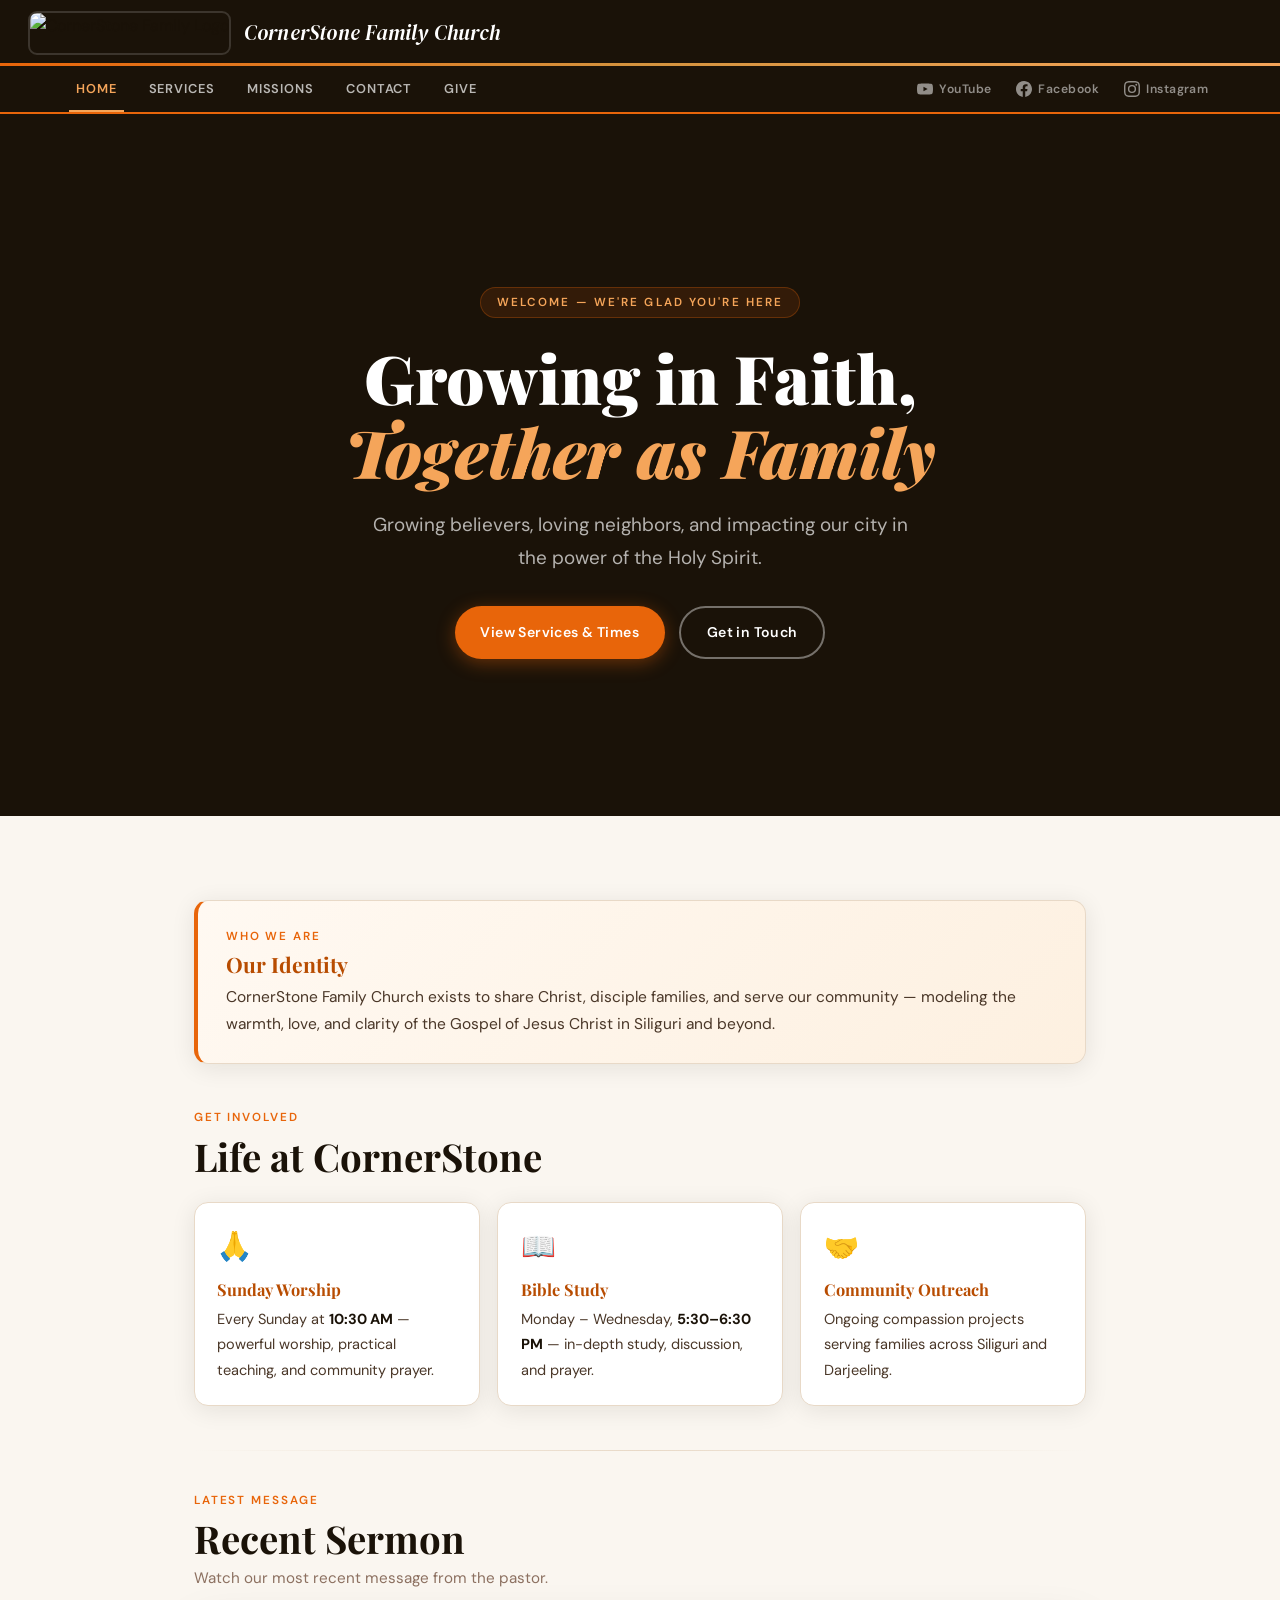
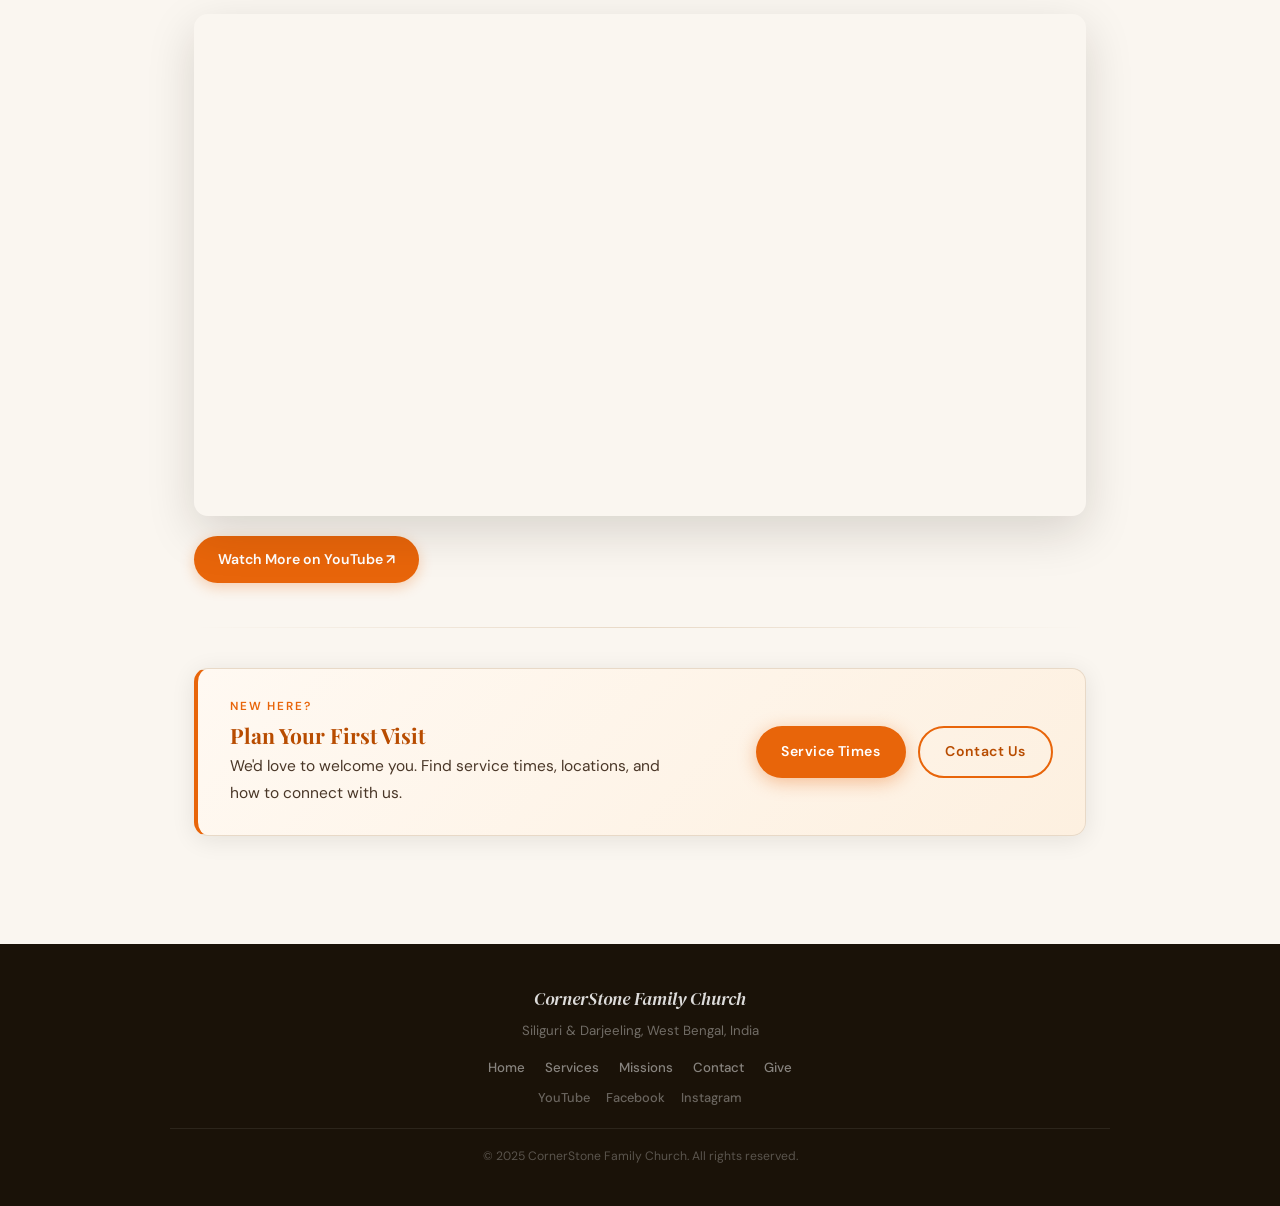
==== index.html @ 828fdebf "Fix logo filename typo in index.html" ====
<!DOCTYPE html>
<html lang="en">
<head>
  <meta charset="UTF-8">
  <meta name="viewport" content="width=device-width, initial-scale=1.0">
  <title>CornerStone Family Church — Siliguri</title>
  <link rel="stylesheet" href="styles.css">
</head>
<body>

  <header class="site-header">
    <div class="brand-wrap">
      <img src="Corner_stone_church_logo.jpg" alt="CornerStone Family Logo" class="brand-logo">
      <span class="brand-name">CornerStone Family Church</span>
    </div>
  </header>

  <section class="hero">
    <div class="hero-bg"></div>
    <div class="hero-pattern"></div>
    <span class="hero-eyebrow">Welcome — We're glad you're here</span>
    <h2>Growing in Faith,<br><em>Together as Family</em></h2>
    <p>Growing believers, loving neighbors, and impacting our city in the power of the Holy Spirit.</p>
    <div class="hero-cta">
      <a href="services.html" class="btn-primary">View Services &amp; Times</a>
      <a href="contact.html" class="secondary btn-outline">Get in Touch</a>
    </div>
  </section>

  <main>

    <section class="intro-banner fade-up" id="about">
      <span class="section-label">Who We Are</span>
      <h3>Our Identity</h3>
      <p>CornerStone Family Church exists to share Christ, disciple families, and serve our community — modeling the warmth, love, and clarity of the Gospel of Jesus Christ in Siliguri and beyond.</p>
    </section>

    <section class="fade-up">
      <div class="section-heading">
        <span class="section-label">Get Involved</span>
        <h2>Life at CornerStone</h2>
      </div>
      <div class="section-cards" data-stagger>
        <article class="section-card fade-up">
          <span class="card-icon">🙏</span>
          <h3>Sunday Worship</h3>
          <p>Every Sunday at <strong>10:30 AM</strong> — powerful worship, practical teaching, and community prayer.</p>
        </article>
        <article class="section-card fade-up">
          <span class="card-icon">📖</span>
          <h3>Bible Study</h3>
          <p>Monday – Wednesday, <strong>5:30–6:30 PM</strong> — in-depth study, discussion, and prayer.</p>
        </article>
        <article class="section-card fade-up">
          <span class="card-icon">🤝</span>
          <h3>Community Outreach</h3>
          <p>Ongoing compassion projects serving families across Siliguri and Darjeeling.</p>
        </article>
      </div>
    </section>

    <div class="divider"></div>

    <section id="latest-sermon" class="fade-up">
      <div class="section-heading">
        <span class="section-label">Latest Message</span>
        <h2>Recent Sermon</h2>
        <p>Watch our most recent message from the pastor.</p>
      </div>
      <div class="video-container">
        <iframe src="https://www.youtube.com/embed/DhhahPqdODM" title="Latest Sermon"
          allow="accelerometer; autoplay; clipboard-write; encrypted-media; gyroscope; picture-in-picture; web-share"
          allowfullscreen></iframe>
      </div>
      <div class="section-action">
        <a href="https://www.youtube.com/@CORNERSTONEFAMILYSILIGURI" target="_blank" rel="noopener">Watch More on YouTube ↗</a>
      </div>
    </section>

    <div class="divider"></div>

    <section class="cta-banner fade-up">
      <div class="cta-banner-text">
        <span class="section-label">New Here?</span>
        <h3>Plan Your First Visit</h3>
        <p>We'd love to welcome you. Find service times, locations, and how to connect with us.</p>
      </div>
      <div class="cta-banner-actions">
        <a href="services.html" class="btn btn-primary">Service Times</a>
        <a href="contact.html" class="btn btn-ghost">Contact Us</a>
      </div>
    </section>

  </main>

  <footer>
    <div class="footer-inner">
      <div class="footer-brand">CornerStone Family Church</div>
      <p style="font-size:.83rem; margin:.35rem 0 0; color:rgba(255,255,255,.38);">Siliguri &amp; Darjeeling, West Bengal, India</p>
      <div class="footer-links">
        <a href="index.html">Home</a>
        <a href="services.html">Services</a>
        <a href="mission.html">Missions</a>
        <a href="contact.html">Contact</a>
        <a href="give.html">Give</a>
      </div>
      <div class="footer-social">
        <a href="https://www.youtube.com/@CORNERSTONEFAMILYSILIGURI" target="_blank" rel="noopener">YouTube</a>
        <a href="https://www.facebook.com/profile.php?id=61554645342227" target="_blank" rel="noopener">Facebook</a>
        <a href="https://www.instagram.com/cornerstone_family_siliguri/" target="_blank" rel="noopener">Instagram</a>
      </div>
      <div class="footer-bottom">&copy; 2025 CornerStone Family Church. All rights reserved.</div>
    </div>
  </footer>

  <script src="nav.js"></script>
</body>
</html>
---- styles.css ----
@import url('https://fonts.googleapis.com/css2?family=Playfair+Display:ital,wght@0,700;0,900;1,700&family=DM+Sans:wght@300;400;500;600&family=DM+Serif+Display:ital@0;1&display=swap');

*, *::before, *::after { box-sizing: border-box; margin: 0; padding: 0; }

:root {
  --brand:        #e8650a;
  --brand-dark:   #b84c00;
  --brand-light:  #fdf0e3;
  --brand-mid:    #f5a55a;
  --gold:         #d4933e;
  --ink:          #1a1208;
  --ink-soft:     #4a3728;
  --ink-faint:    #8c7060;
  --paper:        #faf6f0;
  --paper-warm:   #f5ede0;
  --white:        #ffffff;
  --card-border:  #e8d9c7;
  --radius:       14px;
  --radius-sm:    8px;
  --shadow:       0 4px 24px rgba(26,18,8,.09);
  --shadow-lg:    0 16px 48px rgba(26,18,8,.15);
  --transition:   0.25s cubic-bezier(0.4,0,0.2,1);
  /* nav height — used to offset anchors if needed */
  --nav-h:        46px;
}

html { scroll-behavior: smooth; font-size: 16px; -webkit-text-size-adjust: 100%; }

body {
  font-family: 'DM Sans', sans-serif;
  background: var(--paper);
  color: var(--ink);
  line-height: 1.65;
  overflow-x: hidden;
  -webkit-font-smoothing: antialiased;
}

::-webkit-scrollbar { width: 5px; }
::-webkit-scrollbar-track { background: var(--paper-warm); }
::-webkit-scrollbar-thumb { background: var(--brand-mid); border-radius: 99px; }

/* ── TYPOGRAPHY ── */
h1,h2,h3,h4 { font-family: 'Playfair Display', Georgia, serif; line-height: 1.18; color: var(--ink); }
h2 { font-size: clamp(1.45rem, 3.5vw, 2.4rem); font-weight: 700; }
h3 { font-size: clamp(1rem, 2vw, 1.32rem); font-weight: 700; }
p  { font-size: 0.97rem; color: var(--ink-soft); line-height: 1.75; }
a  { color: var(--brand); text-decoration: none; transition: color var(--transition); }
a:hover { color: var(--brand-dark); }
strong { color: var(--ink); }

/* ── HEADER ── */
.site-header {
  background: var(--ink);
  padding: 0 1.75rem;
  display: flex;
  align-items: center;
  justify-content: space-between;
  min-height: 66px;
  position: relative;
}
.site-header::after {
  content: '';
  position: absolute;
  bottom: 0; left: 0; right: 0; height: 3px;
  background: linear-gradient(90deg, var(--brand), var(--gold), var(--brand-mid));
}
.brand-wrap { display: flex; align-items: center; gap: 0.8rem; min-width: 0; }
.brand-logo {
  height: 44px; width: auto; flex-shrink: 0;
  border-radius: 9px;
  border: 2px solid rgba(255,255,255,.15);
  object-fit: contain;
}
.brand-name {
  font-family: 'DM Serif Display', Georgia, serif;
  font-size: clamp(0.88rem, 2vw, 1.3rem);
  color: var(--white);
  font-style: italic;
  letter-spacing: 0.01em;
  white-space: nowrap;
  overflow: hidden;
  text-overflow: ellipsis;
}

/* ── NAV ── */
.site-nav {
  position: sticky; top: 0; z-index: 1000;
  background: var(--ink);
  border-bottom: 2px solid var(--brand);
}
/* inner wrapper: links left/center, socials right */
.nav-inner {
  display: flex;
  align-items: stretch;
  justify-content: space-between;
  max-width: 1200px;
  margin: 0 auto;
  padding: 0 1.25rem;
  position: relative;
}
.nav-links {
  list-style: none;
  display: flex;
  flex-wrap: nowrap;
  align-items: stretch;
  gap: 0;
  margin: 0; padding: 0;
}
.nav-links li a {
  display: flex; align-items: center;
  padding: 0 1rem;
  height: var(--nav-h);
  color: rgba(255,255,255,.7);
  font-weight: 600;
  font-size: 0.8rem;
  letter-spacing: 0.07em;
  text-transform: uppercase;
  transition: color var(--transition);
  position: relative;
  white-space: nowrap;
}
.nav-links li a::after {
  content: '';
  position: absolute;
  bottom: 0; left: 50%; right: 50%; height: 2px;
  background: var(--brand);
  transition: left var(--transition), right var(--transition);
}
.nav-links li a:hover { color: var(--white); }
.nav-links li a:hover::after,
.nav-links li a.active::after { left: 12%; right: 12%; }
.nav-links li a.active { color: var(--brand-mid); }
.nav-links li a.active::after { background: var(--brand-mid); }

/* Social icons in nav */
.nav-socials {
  display: flex; align-items: center; gap: 0.1rem;
  flex-shrink: 0;
}
.nav-social-link {
  display: flex; align-items: center; gap: 0.38rem;
  padding: 0 0.72rem;
  height: var(--nav-h);
  color: rgba(255,255,255,.52);
  font-size: 0.76rem; font-weight: 600;
  letter-spacing: 0.04em;
  transition: color var(--transition), background var(--transition);
  white-space: nowrap;
}
.nav-social-link svg { flex-shrink: 0; }
.nav-social-link:hover { color: var(--brand-mid); background: rgba(255,255,255,.05); }
.nav-social-label { /* shown on wider screens */ }

/* Hamburger */
.nav-toggle {
  display: none;
  background: none; border: none; cursor: pointer;
  padding: 0.75rem 0.5rem;
  align-items: center; justify-content: center;
  flex-direction: column; gap: 5px;
  flex-shrink: 0;
}
.nav-toggle span {
  display: block; width: 22px; height: 2px;
  background: var(--white);
  transition: transform .3s, opacity .3s;
}

/* ── HERO ── */
.hero {
  position: relative;
  min-height: 78vh;
  display: flex; flex-direction: column;
  align-items: center; justify-content: center;
  text-align: center;
  padding: 5rem 1.5rem 4rem;
  overflow: hidden;
  background: var(--ink);
}
.hero-bg {
  position: absolute; inset: 0;
  background:
    radial-gradient(ellipse at 28% 62%, rgba(232,101,10,.32) 0%, transparent 60%),
    radial-gradient(ellipse at 78% 22%, rgba(212,147,62,.22) 0%, transparent 55%),
    linear-gradient(160deg, #2a1a0a 0%, #1a1208 55%, #0e0804 100%);
}
.hero-pattern {
  position: absolute; inset: 0; opacity: .06;
  background-image: radial-gradient(circle, rgba(255,255,255,.7) 1px, transparent 1px);
  background-size: 34px 34px;
}
.hero > * { position: relative; z-index: 1; }

.hero-eyebrow {
  display: inline-block;
  font-size: 0.73rem; font-weight: 600;
  letter-spacing: 0.18em; text-transform: uppercase;
  color: var(--brand-mid);
  background: rgba(232,101,10,.12);
  border: 1px solid rgba(232,101,10,.28);
  padding: 0.3rem 1rem; border-radius: 99px;
  margin-bottom: 1.4rem;
  animation: fadeUp 0.7s ease both;
}
.hero h2 {
  font-size: clamp(1.9rem, 6vw, 4.2rem);
  font-weight: 900; color: var(--white);
  max-width: 780px; margin: 0 auto; line-height: 1.1;
  animation: fadeUp 0.8s 0.1s ease both;
}
.hero h2 em { font-style: italic; color: var(--brand-mid); }
.hero p {
  font-size: clamp(0.95rem, 2vw, 1.18rem);
  color: rgba(255,255,255,.68);
  max-width: 560px; margin: 1.2rem auto 0;
  animation: fadeUp 0.8s 0.2s ease both;
}
.hero-cta {
  display: flex; gap: 0.9rem; flex-wrap: wrap;
  justify-content: center; margin-top: 2rem;
  animation: fadeUp 0.8s 0.3s ease both;
}
.hero-sub { min-height: 44vh; }

/* ── BUTTONS ── */
.btn {
  display: inline-flex; align-items: center; justify-content: center;
  font-family: 'DM Sans', sans-serif;
  font-weight: 600; font-size: 0.88rem;
  letter-spacing: 0.03em;
  padding: 0.8rem 1.6rem;
  border-radius: 99px; cursor: pointer;
  transition: transform var(--transition), box-shadow var(--transition), background var(--transition), color var(--transition);
  text-decoration: none; border: none;
  touch-action: manipulation;
  -webkit-tap-highlight-color: transparent;
}
.btn:hover { text-decoration: none; transform: translateY(-2px); }

.btn-primary, .hero-cta a:not(.btn-outline) {
  display: inline-flex; align-items: center; justify-content: center;
  font-family: 'DM Sans', sans-serif;
  font-weight: 600; font-size: 0.88rem; letter-spacing: 0.03em;
  padding: 0.8rem 1.6rem; border-radius: 99px; cursor: pointer;
  background: var(--brand); color: var(--white);
  box-shadow: 0 4px 18px rgba(232,101,10,.38);
  transition: transform var(--transition), box-shadow var(--transition), background var(--transition);
  text-decoration: none; border: none;
  touch-action: manipulation; -webkit-tap-highlight-color: transparent;
}
.btn-primary:hover, .hero-cta a:not(.btn-outline):hover {
  background: var(--brand-dark); transform: translateY(-2px);
  box-shadow: 0 8px 24px rgba(232,101,10,.42); color: var(--white);
}

.btn-outline, .hero-cta a.secondary {
  display: inline-flex; align-items: center; justify-content: center;
  font-family: 'DM Sans', sans-serif;
  font-weight: 600; font-size: 0.88rem; letter-spacing: 0.03em;
  padding: 0.8rem 1.6rem; border-radius: 99px; cursor: pointer;
  background: transparent; color: var(--white);
  border: 2px solid rgba(255,255,255,.4);
  transition: transform var(--transition), background var(--transition), border-color var(--transition);
  text-decoration: none;
  touch-action: manipulation; -webkit-tap-highlight-color: transparent;
}
.btn-outline:hover, .hero-cta a.secondary:hover {
  background: rgba(255,255,255,.1); border-color: rgba(255,255,255,.75);
  transform: translateY(-2px); color: var(--white);
}

.btn-ghost {
  background: transparent; color: var(--brand-dark);
  border: 2px solid var(--brand);
}
.btn-ghost:hover { background: var(--brand-light); }

/* ── LAYOUT ── */
main { max-width: 940px; margin: 0 auto; padding: 2.5rem 1.5rem 4rem; }
section { margin-bottom: 2.75rem; }

/* ── BANNERS ── */
.intro-banner {
  background: linear-gradient(135deg, #fff9f2, #fdf0e0);
  border: 1px solid var(--card-border);
  border-left: 4px solid var(--brand);
  padding: 1.6rem 1.75rem;
  border-radius: var(--radius);
  box-shadow: var(--shadow);
}
.intro-banner h3 { color: var(--brand-dark); margin-bottom: 0.4rem; }

.cta-banner {
  display: flex; align-items: center; justify-content: space-between;
  gap: 1.5rem; flex-wrap: wrap;
  background: linear-gradient(135deg, #fff9f2, #fdf0e0);
  border: 1px solid var(--card-border);
  border-left: 4px solid var(--brand);
  padding: 1.75rem 2rem;
  border-radius: var(--radius);
  box-shadow: var(--shadow);
}
.cta-banner-text h3 { color: var(--brand-dark); margin-bottom: 0.3rem; }
.cta-banner-text p { max-width: 440px; }
.cta-banner-actions { display: flex; gap: 0.75rem; flex-wrap: wrap; flex-shrink: 0; }

/* ── LABELS / HEADINGS ── */
.section-label {
  font-size: 0.73rem; font-weight: 600;
  letter-spacing: 0.16em; text-transform: uppercase;
  color: var(--brand); display: block; margin-bottom: 0.4rem;
}
.section-heading { margin-bottom: 1.4rem; }
.section-heading h2 { margin-bottom: 0.2rem; }
.section-heading p { color: var(--ink-faint); font-size: 0.95rem; }

/* ── CARDS ── */
.section-cards {
  display: grid;
  grid-template-columns: repeat(auto-fit, minmax(210px, 1fr));
  gap: 1.1rem; margin-top: 1.1rem;
}
.section-card {
  background: var(--white);
  border: 1px solid var(--card-border);
  border-radius: var(--radius);
  padding: 1.35rem 1.4rem;
  box-shadow: var(--shadow);
  transition: transform var(--transition), box-shadow var(--transition);
}
.section-card:hover { transform: translateY(-4px); box-shadow: var(--shadow-lg); }
.section-card h3 { color: var(--brand-dark); margin-bottom: 0.45rem; font-size: 1.02rem; }
.section-card p { font-size: 0.91rem; }
.section-card .card-icon { font-size: 1.75rem; margin-bottom: 0.6rem; display: block; }
.section-card .card-action {
  display: inline-block; margin-top: 0.9rem;
  font-size: 0.83rem; font-weight: 600; color: var(--brand);
  border-bottom: 1px solid var(--brand-mid); padding-bottom: 1px;
  transition: color var(--transition);
}
.section-card .card-action:hover { color: var(--brand-dark); }

.section-action { margin-top: 1.25rem; }
.section-action a {
  display: inline-flex; align-items: center; justify-content: center;
  background: var(--brand); color: var(--white);
  font-family: 'DM Sans', sans-serif; font-weight: 600;
  font-size: 0.88rem; padding: 0.76rem 1.5rem;
  border-radius: 99px; text-decoration: none;
  box-shadow: 0 4px 14px rgba(232,101,10,.28);
  transition: background var(--transition), transform var(--transition), box-shadow var(--transition);
  touch-action: manipulation; -webkit-tap-highlight-color: transparent;
}
.section-action a:hover {
  background: var(--brand-dark); transform: translateY(-2px);
  box-shadow: 0 8px 22px rgba(232,101,10,.35);
}

/* ── DIVIDER ── */
.divider {
  height: 1px;
  background: linear-gradient(90deg, transparent, var(--card-border), transparent);
  margin: 0.25rem 0 2.5rem;
}

/* ── MISSION CARDS ── */
.mission-card {
  background: var(--white);
  border: 1px solid var(--card-border);
  border-left: 5px solid var(--brand);
  border-radius: var(--radius);
  padding: 1.7rem 1.75rem;
  margin-bottom: 1.1rem;
  box-shadow: var(--shadow);
  transition: transform var(--transition), box-shadow var(--transition);
}
.mission-card:hover { transform: translateY(-3px); box-shadow: var(--shadow-lg); }
.mission-card h2 { font-size: 1.28rem; color: var(--ink); margin-bottom: 0.3rem; }
.mission-date {
  font-size: 0.76rem; color: var(--brand); font-weight: 600;
  letter-spacing: 0.07em; text-transform: uppercase; margin-bottom: 0.6rem;
}
.mission-stats { display: flex; gap: 1rem; margin-top: 1rem; flex-wrap: wrap; }
.mission-stat {
  text-align: center;
  background: var(--brand-light);
  border-radius: var(--radius-sm);
  padding: 0.65rem 1.1rem; min-width: 85px;
}
.stat-num {
  display: block; font-size: 1.5rem;
  font-family: 'Playfair Display', serif; font-weight: 900;
  color: var(--brand-dark); line-height: 1;
}
.stat-label {
  display: block; font-size: 0.68rem; font-weight: 600;
  letter-spacing: 0.08em; text-transform: uppercase;
  color: var(--ink-faint); margin-top: 0.2rem;
}

/* ── LEADER GRID ── */
.leader-grid {
  display: grid;
  grid-template-columns: repeat(auto-fit, minmax(235px, 1fr));
  gap: 1.1rem; margin-top: 1.1rem;
}
.leader-card {
  background: var(--white);
  border: 1px solid var(--card-border);
  border-radius: var(--radius);
  padding: 1.35rem;
  box-shadow: var(--shadow);
  display: flex; align-items: center; gap: 1rem;
  transition: transform var(--transition), box-shadow var(--transition);
}
.leader-card:hover { transform: translateY(-3px); box-shadow: var(--shadow-lg); }
.leader-card img {
  width: 64px; height: 64px; border-radius: 50%;
  object-fit: cover; border: 3px solid var(--brand); flex-shrink: 0;
}
.leader-card-content h3 {
  font-size: 0.7rem; text-transform: uppercase;
  letter-spacing: 0.12em; color: var(--brand);
  margin-bottom: 0.12rem;
  font-family: 'DM Sans', sans-serif; font-weight: 700;
}
.leader-name {
  font-size: 0.98rem; color: var(--ink);
  font-family: 'Playfair Display', serif; font-weight: 700;
  display: block; margin-bottom: 0.32rem;
}
.leader-card-content p { font-size: 0.82rem; margin: 0.07rem 0; color: var(--ink-soft); }
.leader-card-content a { color: var(--brand); }

/* Avatar initials */
.leader-avatar {
  width: 64px; height: 64px; border-radius: 50%;
  background: linear-gradient(135deg, var(--brand), var(--brand-dark));
  color: var(--white);
  font-family: 'Playfair Display', serif; font-weight: 900; font-size: 1.1rem;
  display: flex; align-items: center; justify-content: center;
  flex-shrink: 0; border: 3px solid var(--brand);
}

/* ── VIDEO ── */
.video-container {
  position: relative; padding-bottom: 56.25%; height: 0;
  overflow: hidden; border-radius: var(--radius);
  box-shadow: var(--shadow-lg); margin: 1.1rem 0;
}
.video-container iframe {
  position: absolute; top: 0; left: 0; width: 100%; height: 100%; border: 0;
}

/* ── CONTACT FORM ── */
.contact-form {
  background: var(--white); border: 1px solid var(--card-border);
  border-radius: var(--radius); padding: 1.75rem; box-shadow: var(--shadow);
}
.form-row { display: grid; grid-template-columns: 1fr 1fr; gap: 1rem; }
.form-group { display: flex; flex-direction: column; gap: 0.32rem; margin-bottom: 0.85rem; }
.form-group label {
  font-size: 0.76rem; font-weight: 600;
  letter-spacing: 0.06em; text-transform: uppercase; color: var(--ink-soft);
}
.form-group input,
.form-group textarea {
  padding: 0.7rem 0.95rem;
  border: 1.5px solid var(--card-border);
  border-radius: var(--radius-sm);
  font-family: 'DM Sans', sans-serif; font-size: 1rem;
  color: var(--ink); background: var(--paper);
  transition: border-color var(--transition), box-shadow var(--transition);
  outline: none; width: 100%;
  /* Prevent iOS zoom on focus (font-size >= 16px) */
  font-size: max(1rem, 16px);
}
.form-group input:focus,
.form-group textarea:focus {
  border-color: var(--brand); box-shadow: 0 0 0 3px rgba(232,101,10,.1);
}
.form-group textarea { resize: vertical; min-height: 115px; }
.form-submit {
  width: 100%; padding: 0.9rem;
  background: var(--brand); color: var(--white);
  font-family: 'DM Sans', sans-serif; font-weight: 600; font-size: 0.97rem;
  border: none; border-radius: var(--radius-sm); cursor: pointer;
  transition: background var(--transition), transform var(--transition);
  touch-action: manipulation; -webkit-tap-highlight-color: transparent;
}
.form-submit:hover { background: var(--brand-dark); transform: translateY(-1px); }

/* ── INFO CARDS ── */
.info-grid {
  display: grid; grid-template-columns: repeat(auto-fit, minmax(200px, 1fr));
  gap: 1.1rem; margin-top: 1.1rem;
}
.info-card {
  background: var(--white); border: 1px solid var(--card-border);
  border-radius: var(--radius); padding: 1.35rem; box-shadow: var(--shadow);
}
.info-card .info-icon { font-size: 1.55rem; margin-bottom: 0.6rem; display: block; }
.info-card h3 {
  font-size: 0.7rem; text-transform: uppercase; letter-spacing: 0.12em;
  color: var(--brand); margin-bottom: 0.42rem;
  font-family: 'DM Sans', sans-serif; font-weight: 700;
}
.info-card p, .info-card a { font-size: 0.89rem; color: var(--ink-soft); line-height: 1.85; }
.info-card a:hover { color: var(--brand-dark); }

/* ── HOURS TABLE ── */
.hours-table { width: 100%; border-collapse: collapse; margin-top: 0.45rem; }
.hours-table tr:not(:last-child) td { border-bottom: 1px solid var(--card-border); }
.hours-table td { padding: 0.55rem 0.2rem; font-size: 0.85rem; }
.hours-table td:first-child { color: var(--ink-soft); font-weight: 500; }
.hours-table td:last-child { color: var(--brand-dark); font-weight: 600; text-align: right; }

/* ── SOCIAL LINKS (contact page) ── */
.social-links { display: flex; gap: 0.85rem; flex-wrap: wrap; margin-top: 1rem; }
.social-link {
  display: flex; align-items: center; gap: 0.5rem;
  background: var(--white); border: 1px solid var(--card-border);
  border-radius: 99px; padding: 0.56rem 1.15rem;
  font-weight: 600; font-size: 0.86rem; color: var(--ink);
  box-shadow: var(--shadow);
  transition: transform var(--transition), box-shadow var(--transition), background var(--transition);
  touch-action: manipulation;
}
.social-link:hover {
  transform: translateY(-2px); box-shadow: var(--shadow-lg);
  background: var(--brand-light); color: var(--brand-dark);
}

/* ── GIVE CARDS ── */
.give-grid {
  display: grid; grid-template-columns: repeat(auto-fit, minmax(215px, 1fr));
  gap: 1.1rem; margin-top: 1.1rem;
}
.give-card {
  background: var(--white); border: 1px solid var(--card-border);
  border-radius: var(--radius); padding: 1.7rem 1.4rem; text-align: center;
  box-shadow: var(--shadow);
  transition: transform var(--transition), box-shadow var(--transition);
}
.give-card:hover { transform: translateY(-4px); box-shadow: var(--shadow-lg); }
.give-card .give-icon { font-size: 2.1rem; margin-bottom: 0.85rem; display: block; }
.give-card h3 { color: var(--ink); margin-bottom: 0.42rem; font-size: 1.07rem; }
.give-card p { font-size: 0.89rem; color: var(--ink-soft); margin-bottom: 1.15rem; }
.give-card.give-highlight {
  background: linear-gradient(145deg, var(--brand), var(--brand-dark));
  border-color: transparent;
}
.give-card.give-highlight h3,
.give-card.give-highlight p { color: rgba(255,255,255,.92); }
.give-card.give-highlight .section-action a {
  background: var(--white); color: var(--brand-dark);
  box-shadow: 0 4px 14px rgba(0,0,0,.15);
}
.give-card.give-highlight .section-action a:hover { background: var(--brand-light); }

/* ── FOOTER ── */
footer {
  background: var(--ink); color: rgba(255,255,255,.45);
  padding: 2.5rem 1.5rem; text-align: center;
}
.footer-inner { max-width: 940px; margin: 0 auto; }
.footer-brand {
  font-family: 'DM Serif Display', serif;
  font-size: 1.12rem; font-style: italic;
  color: rgba(255,255,255,.85); margin-bottom: 0.3rem;
}
.footer-links {
  display: flex; gap: 1.25rem; justify-content: center;
  flex-wrap: wrap; margin: 0.9rem 0 0.55rem;
}
.footer-links a {
  color: rgba(255,255,255,.48); font-size: 0.83rem; font-weight: 500;
  transition: color var(--transition);
}
.footer-links a:hover { color: var(--brand-mid); }
.footer-social { display: flex; gap: 1rem; justify-content: center; margin-bottom: 0.4rem; }
.footer-social a {
  color: rgba(255,255,255,.35); font-size: 0.8rem; font-weight: 500;
  transition: color var(--transition);
}
.footer-social a:hover { color: var(--brand-mid); }
.footer-bottom {
  font-size: 0.76rem; margin-top: 1.2rem;
  border-top: 1px solid rgba(255,255,255,.08);
  padding-top: 1.1rem; color: rgba(255,255,255,.28);
}

/* ── ANIMATIONS ── */
@keyframes fadeUp {
  from { opacity: 0; transform: translateY(20px); }
  to   { opacity: 1; transform: translateY(0); }
}
.fade-up { opacity: 0; transform: translateY(22px); transition: opacity 0.55s ease, transform 0.55s ease; }
.fade-up.visible { opacity: 1; transform: translateY(0); }

/* ── RESPONSIVE: TABLET (≤ 900px) ── */
@media (max-width: 900px) {
  /* hide text labels on social icons to save space */
  .nav-social-link span { display: none; }
  .nav-social-link { padding: 0 0.6rem; }
}

/* ── RESPONSIVE: MOBILE (≤ 768px) ── */
@media (max-width: 768px) {
  :root { --nav-h: 44px; }

  /* Header */
  .site-header { padding: 0 1rem; min-height: 60px; }
  .brand-logo { height: 38px; }

  /* Nav: stack links vertically, show hamburger */
  .nav-inner { flex-wrap: wrap; padding: 0 0.75rem; }
  .nav-toggle { display: flex; order: 1; }
  .nav-socials { order: 2; margin-left: auto; }
  .nav-social-link span { display: none; }
  .nav-social-link { padding: 0 0.55rem; }

  .nav-links {
    display: none;
    flex-direction: column;
    width: 100%;
    order: 3;
    border-top: 1px solid rgba(255,255,255,.08);
    padding-bottom: 0.5rem;
  }
  .nav-links.open { display: flex; }
  .nav-links li a {
    height: auto;
    padding: 0.75rem 1rem;
    border-bottom: 1px solid rgba(255,255,255,.06);
    font-size: 0.85rem;
  }
  .nav-links li a::after { display: none; }

  /* Hero */
  .hero { min-height: 58vh; padding: 3.5rem 1.15rem 3rem; }
  .hero-sub { min-height: 38vh; padding: 3rem 1.15rem 2.5rem; }
  .hero-cta { flex-direction: column; align-items: stretch; }
  .hero-cta a { text-align: center; }

  /* Layout */
  main { padding: 1.75rem 1rem 3rem; }

  /* Cards: 1 column on very small screens is handled by minmax, but force it */
  .section-cards { grid-template-columns: 1fr 1fr; }

  /* Forms */
  .form-row { grid-template-columns: 1fr; }
  .contact-form { padding: 1.25rem; }

  /* CTA banner */
  .cta-banner { flex-direction: column; padding: 1.4rem 1.25rem; }
  .cta-banner-actions { width: 100%; }
  .cta-banner-actions .btn,
  .cta-banner-actions .btn-primary,
  .cta-banner-actions .btn-ghost { flex: 1; text-align: center; justify-content: center; }

  /* Mission */
  .mission-card { padding: 1.2rem 1.1rem; }

  /* Footer */
  .footer-links { gap: 0.9rem; }
}

/* ── RESPONSIVE: SMALL MOBILE (≤ 480px) ── */
@media (max-width: 480px) {
  .section-cards { grid-template-columns: 1fr; }
  .give-grid { grid-template-columns: 1fr; }
  .leader-grid { grid-template-columns: 1fr; }
  .info-grid { grid-template-columns: 1fr; }
  .mission-stats { gap: 0.55rem; }
  .social-links { flex-direction: column; }
  .hero-cta a { width: 100%; }
  .intro-banner { padding: 1.25rem 1.1rem; }
  main { padding: 1.5rem 0.9rem 2.5rem; }
}

/* ── TOUCH IMPROVEMENTS ── */
@media (hover: none) {
  /* Remove hover transforms on touch devices — they stick */
  .section-card:hover,
  .leader-card:hover,
  .mission-card:hover,
  .give-card:hover { transform: none; box-shadow: var(--shadow); }
  .btn-primary:hover, .hero-cta a:not(.btn-outline):hover,
  .btn-outline:hover, .hero-cta a.secondary:hover,
  .btn-ghost:hover,
  .section-action a:hover { transform: none; }
}
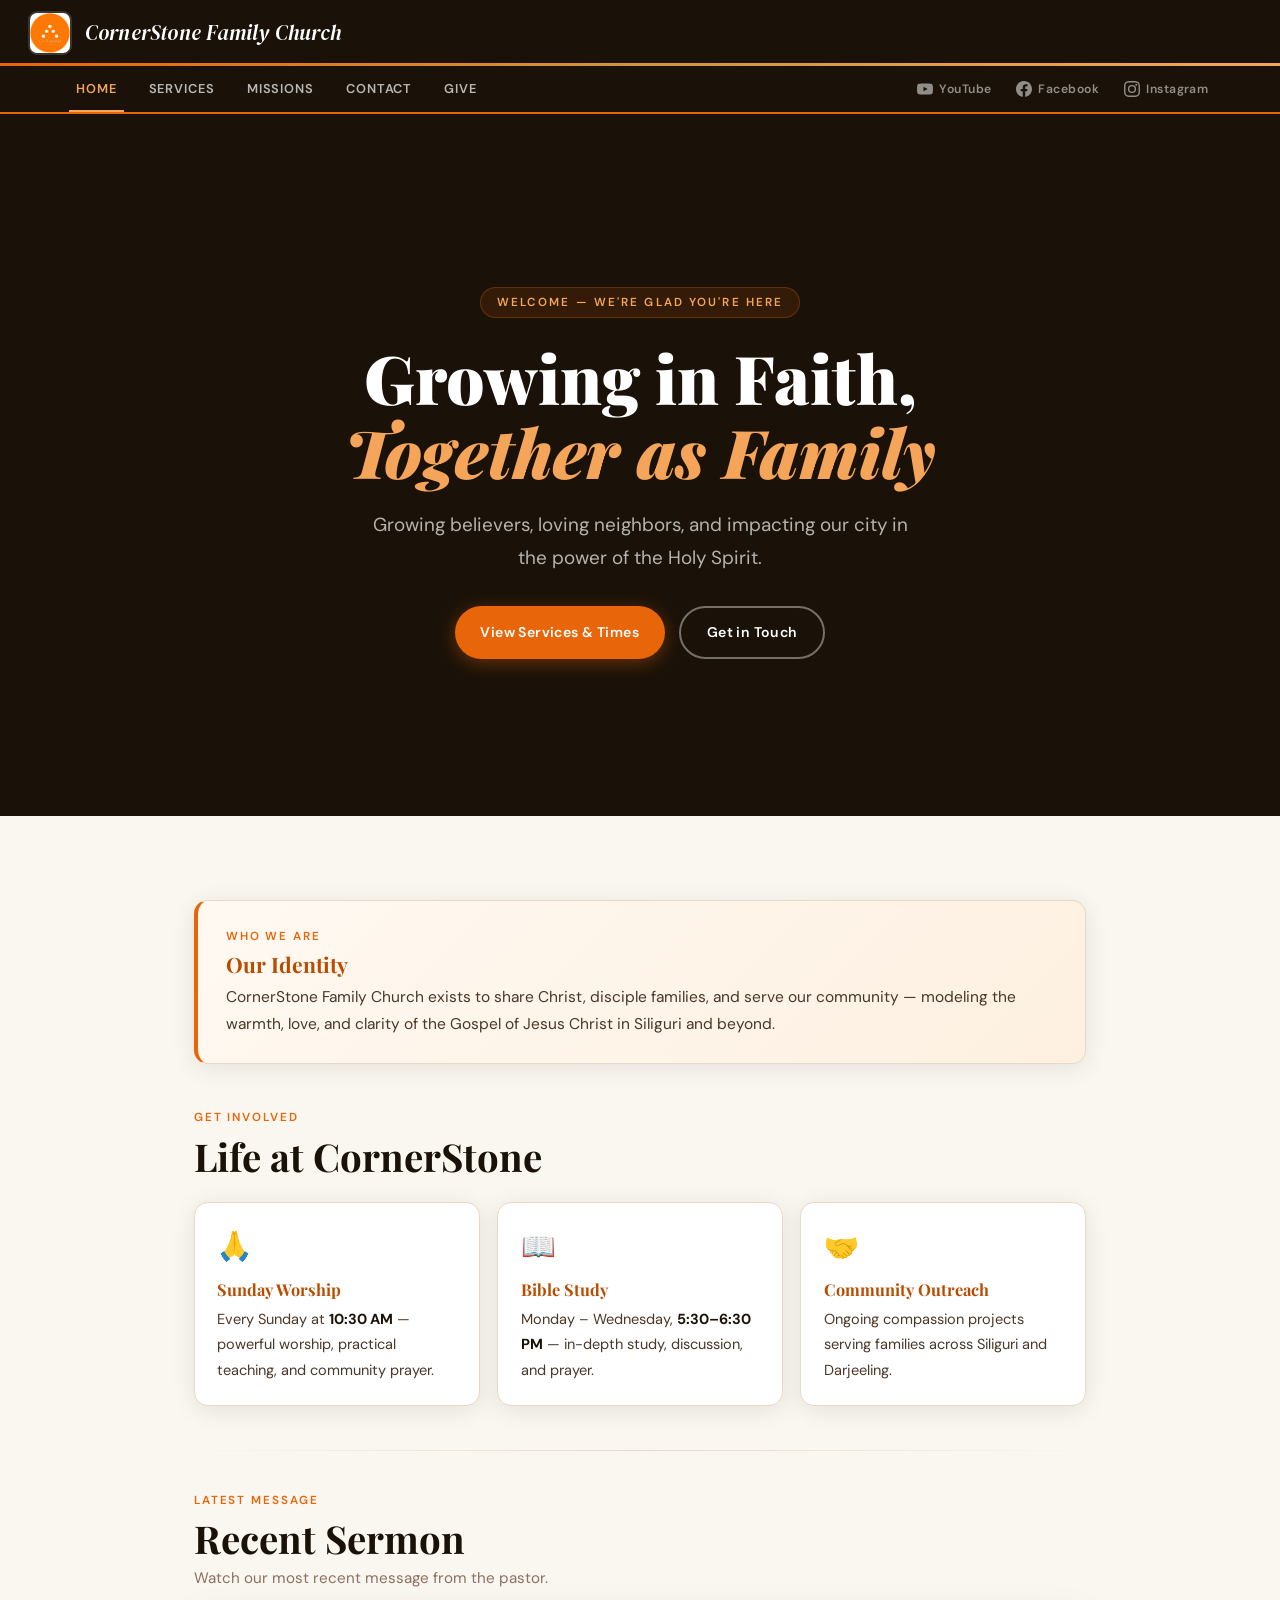
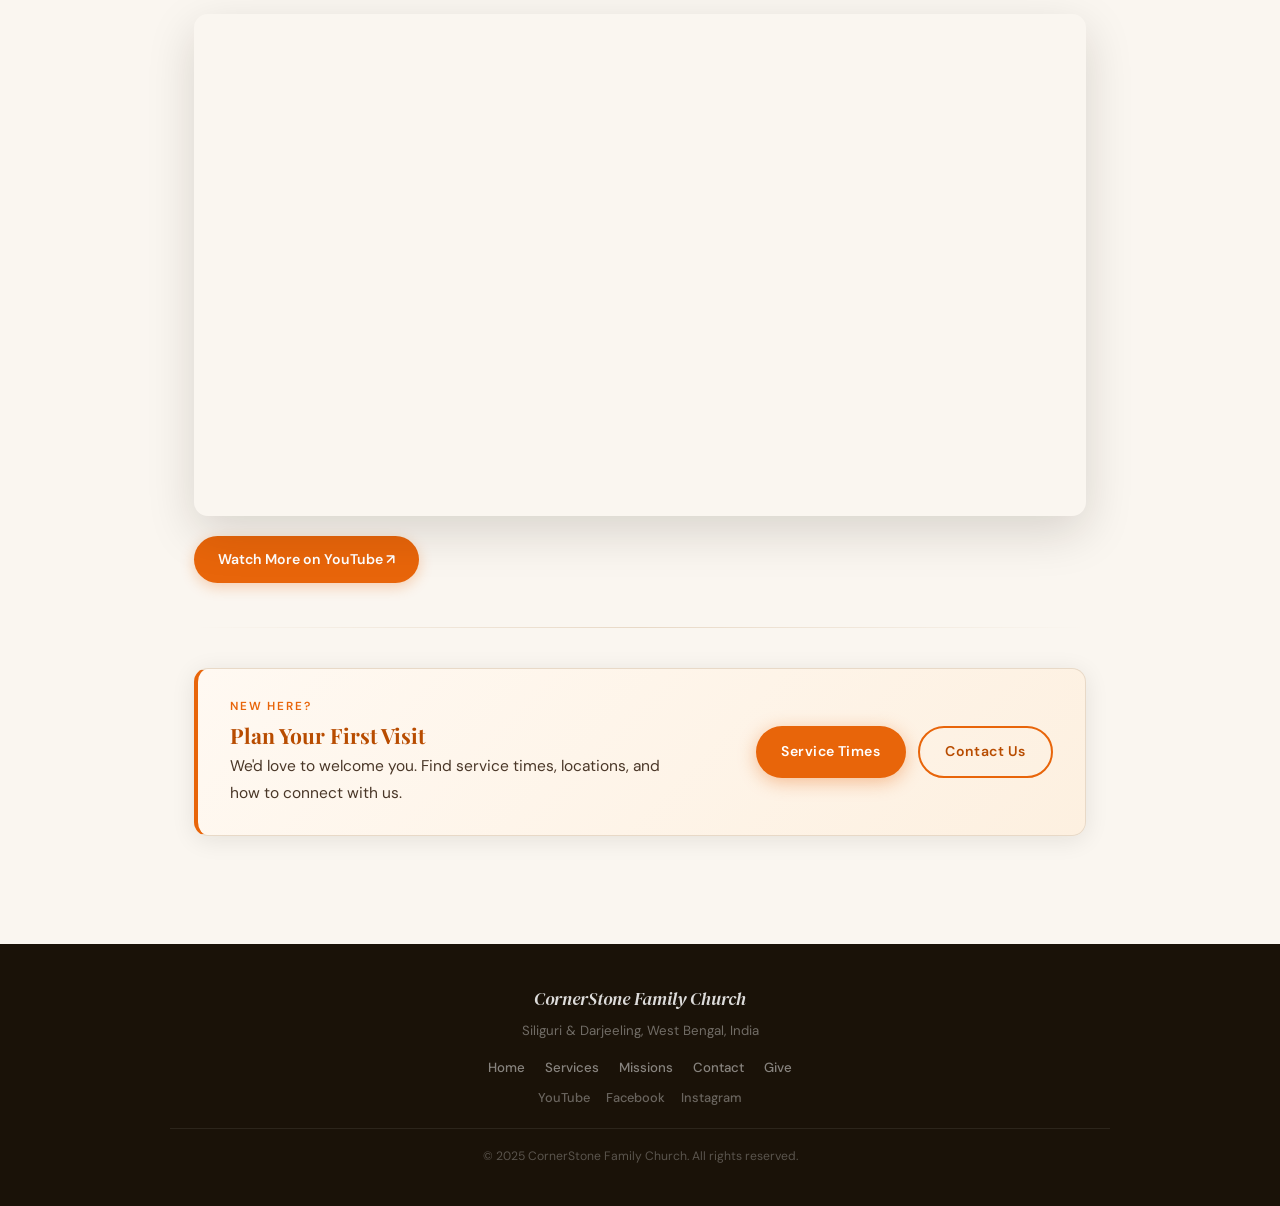
==== commit 884a267f: "Fix HTML structure and update title" ====
--- a/index.html
+++ b/index.html
@@ -3,7 +3,7 @@
 <head>
   <meta charset="UTF-8">
   <meta name="viewport" content="width=device-width, initial-scale=1.0">
-  <title>CornerStone Family Church — Siliguri</title>
+  <title>CornerStone Family Church</title>
   <link rel="stylesheet" href="styles.css">
 </head>
 <body>
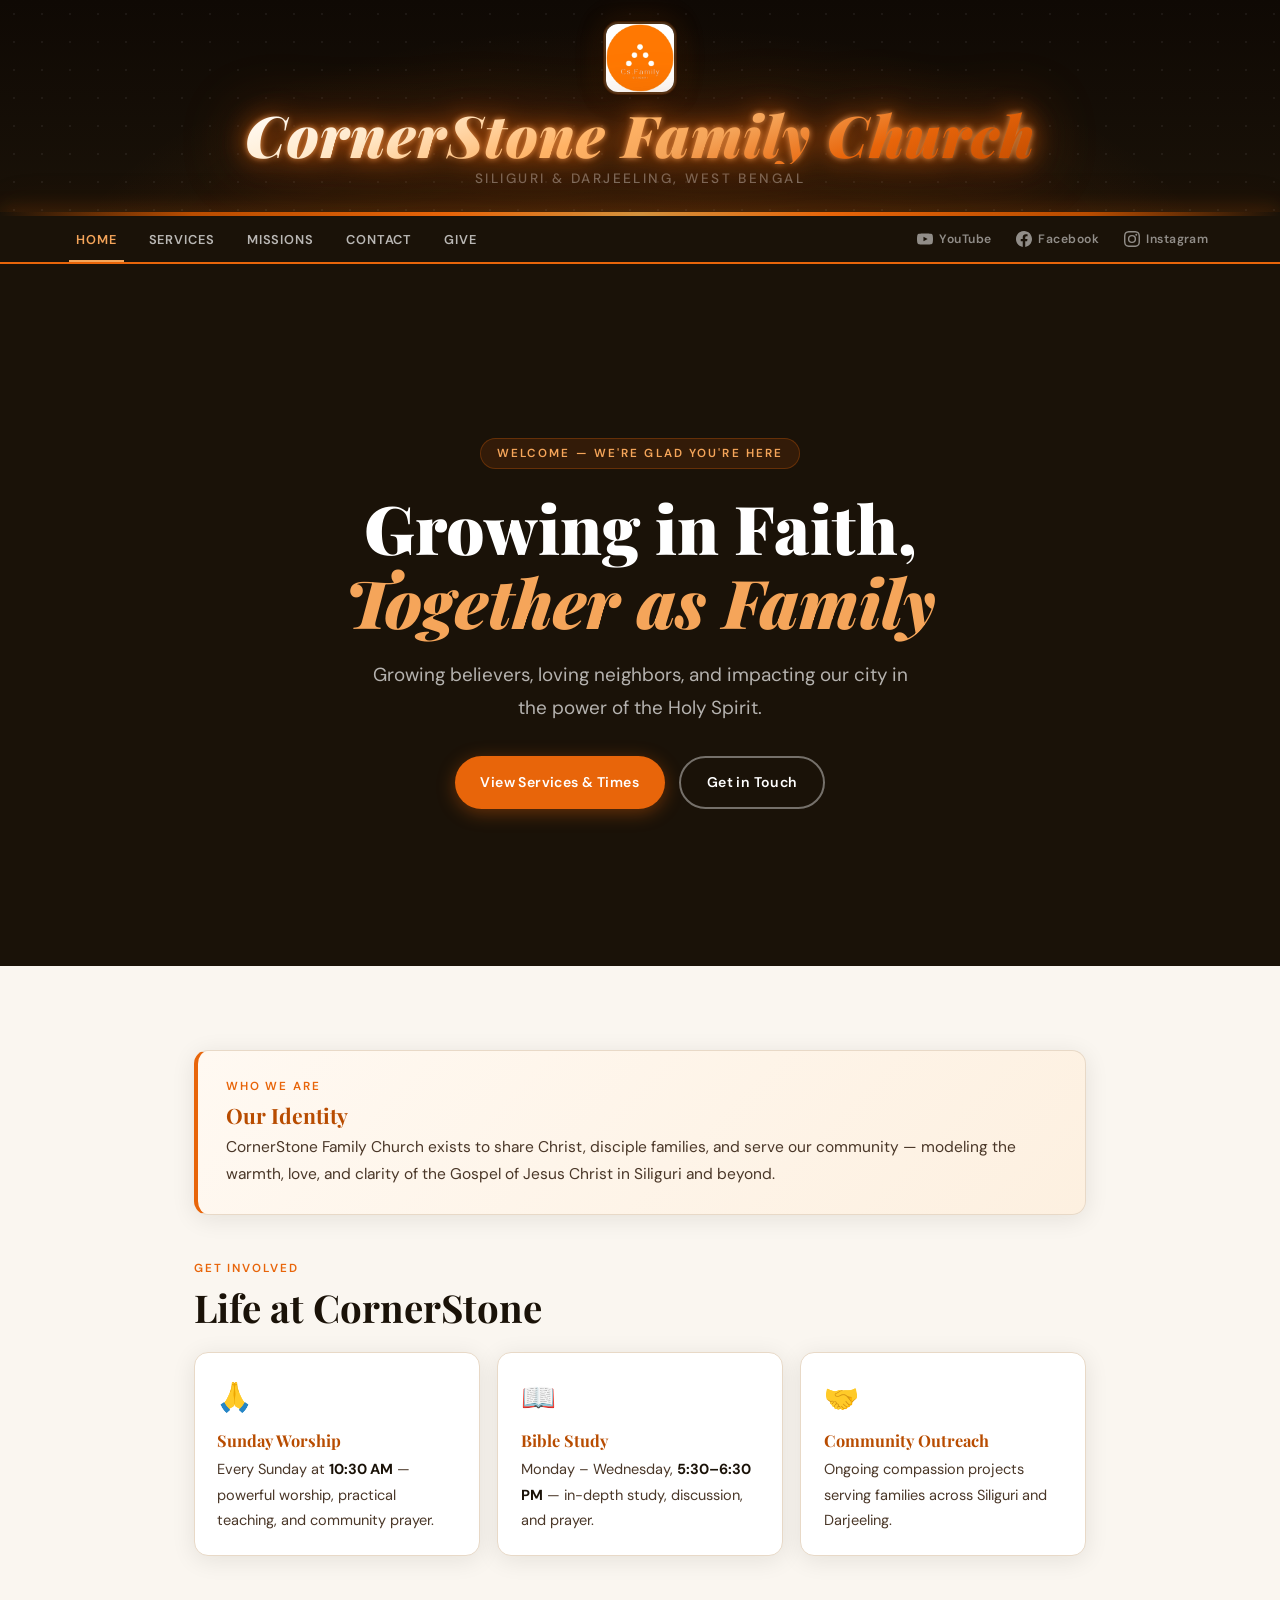
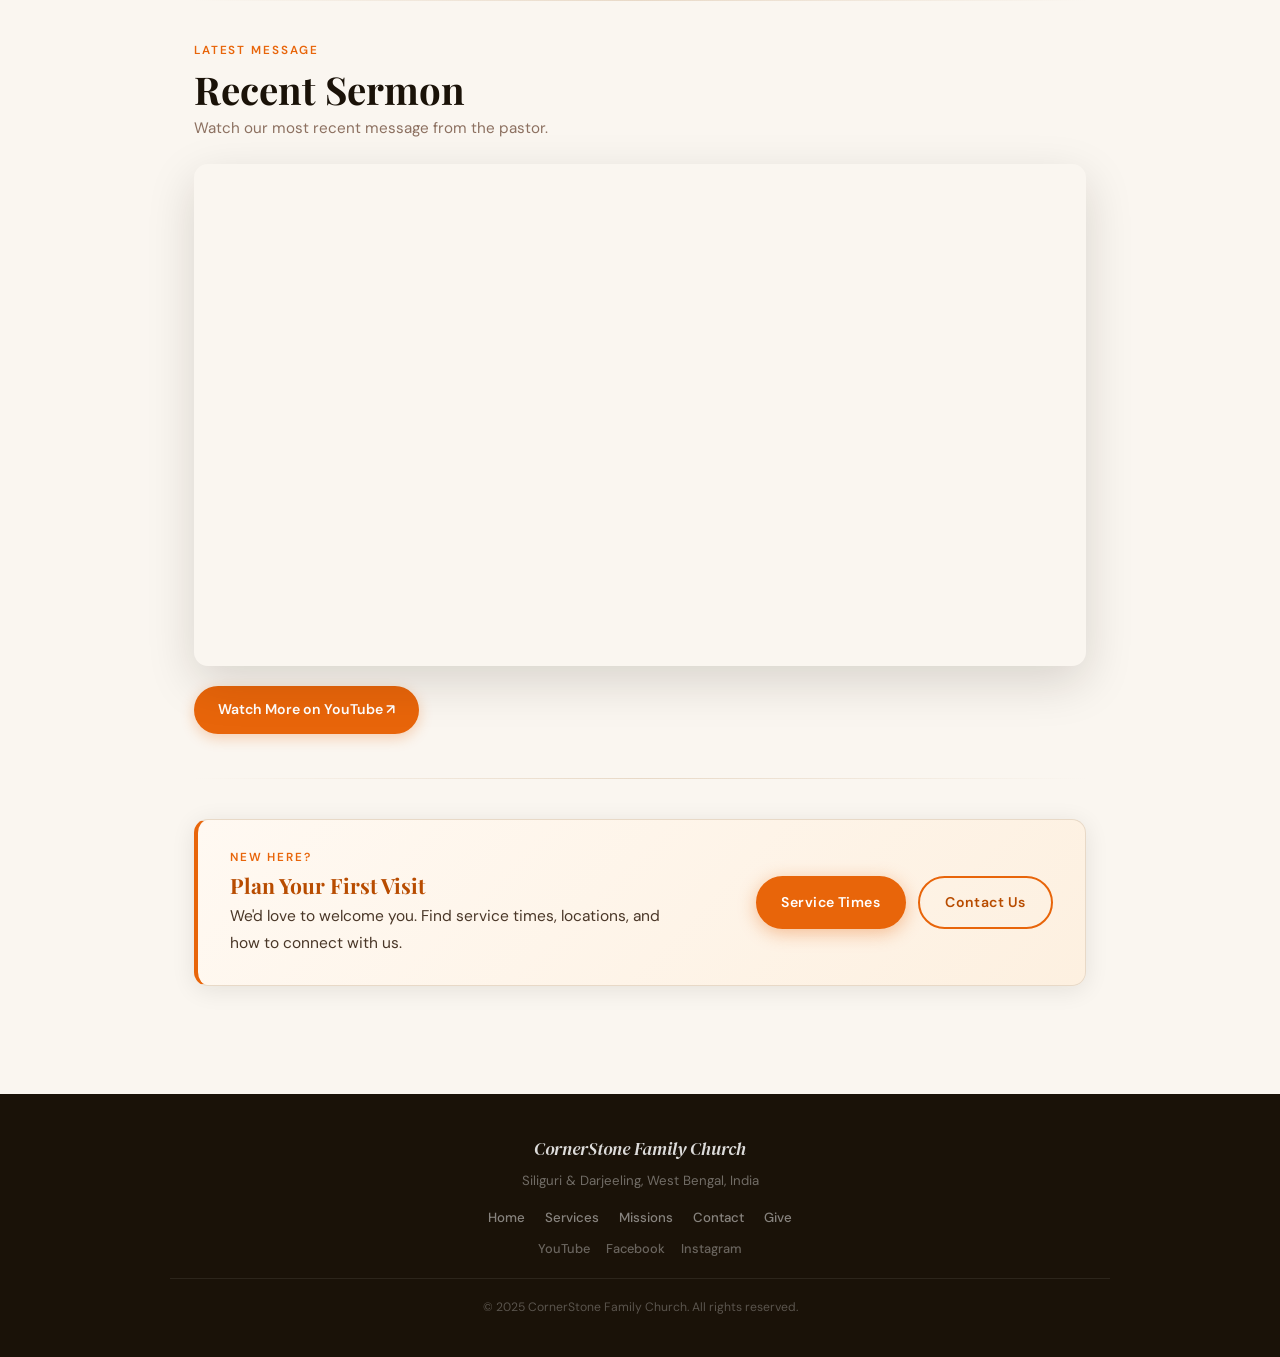
==== commit d8eb70b4: "Update homepage and fixed name" ====
--- a/index.html
+++ b/index.html
@@ -1,118 +1,121 @@
-<!DOCTYPE html>
-<html lang="en">
-<head>
-  <meta charset="UTF-8">
-  <meta name="viewport" content="width=device-width, initial-scale=1.0">
-  <title>CornerStone Family Church</title>
-  <link rel="stylesheet" href="styles.css">
-</head>
-<body>
-
-  <header class="site-header">
-    <div class="brand-wrap">
-      <img src="Corner_stone_church_logo.jpg" alt="CornerStone Family Logo" class="brand-logo">
-      <span class="brand-name">CornerStone Family Church</span>
-    </div>
-  </header>
-
-  <section class="hero">
-    <div class="hero-bg"></div>
-    <div class="hero-pattern"></div>
-    <span class="hero-eyebrow">Welcome — We're glad you're here</span>
-    <h2>Growing in Faith,<br><em>Together as Family</em></h2>
-    <p>Growing believers, loving neighbors, and impacting our city in the power of the Holy Spirit.</p>
-    <div class="hero-cta">
-      <a href="services.html" class="btn-primary">View Services &amp; Times</a>
-      <a href="contact.html" class="secondary btn-outline">Get in Touch</a>
-    </div>
-  </section>
-
-  <main>
-
-    <section class="intro-banner fade-up" id="about">
-      <span class="section-label">Who We Are</span>
-      <h3>Our Identity</h3>
-      <p>CornerStone Family Church exists to share Christ, disciple families, and serve our community — modeling the warmth, love, and clarity of the Gospel of Jesus Christ in Siliguri and beyond.</p>
-    </section>
-
-    <section class="fade-up">
-      <div class="section-heading">
-        <span class="section-label">Get Involved</span>
-        <h2>Life at CornerStone</h2>
-      </div>
-      <div class="section-cards" data-stagger>
-        <article class="section-card fade-up">
-          <span class="card-icon">🙏</span>
-          <h3>Sunday Worship</h3>
-          <p>Every Sunday at <strong>10:30 AM</strong> — powerful worship, practical teaching, and community prayer.</p>
-        </article>
-        <article class="section-card fade-up">
-          <span class="card-icon">📖</span>
-          <h3>Bible Study</h3>
-          <p>Monday – Wednesday, <strong>5:30–6:30 PM</strong> — in-depth study, discussion, and prayer.</p>
-        </article>
-        <article class="section-card fade-up">
-          <span class="card-icon">🤝</span>
-          <h3>Community Outreach</h3>
-          <p>Ongoing compassion projects serving families across Siliguri and Darjeeling.</p>
-        </article>
-      </div>
-    </section>
-
-    <div class="divider"></div>
-
-    <section id="latest-sermon" class="fade-up">
-      <div class="section-heading">
-        <span class="section-label">Latest Message</span>
-        <h2>Recent Sermon</h2>
-        <p>Watch our most recent message from the pastor.</p>
-      </div>
-      <div class="video-container">
-        <iframe src="https://www.youtube.com/embed/DhhahPqdODM" title="Latest Sermon"
-          allow="accelerometer; autoplay; clipboard-write; encrypted-media; gyroscope; picture-in-picture; web-share"
-          allowfullscreen></iframe>
-      </div>
-      <div class="section-action">
-        <a href="https://www.youtube.com/@CORNERSTONEFAMILYSILIGURI" target="_blank" rel="noopener">Watch More on YouTube ↗</a>
-      </div>
-    </section>
-
-    <div class="divider"></div>
-
-    <section class="cta-banner fade-up">
-      <div class="cta-banner-text">
-        <span class="section-label">New Here?</span>
-        <h3>Plan Your First Visit</h3>
-        <p>We'd love to welcome you. Find service times, locations, and how to connect with us.</p>
-      </div>
-      <div class="cta-banner-actions">
-        <a href="services.html" class="btn btn-primary">Service Times</a>
-        <a href="contact.html" class="btn btn-ghost">Contact Us</a>
-      </div>
-    </section>
-
-  </main>
-
-  <footer>
-    <div class="footer-inner">
-      <div class="footer-brand">CornerStone Family Church</div>
-      <p style="font-size:.83rem; margin:.35rem 0 0; color:rgba(255,255,255,.38);">Siliguri &amp; Darjeeling, West Bengal, India</p>
-      <div class="footer-links">
-        <a href="index.html">Home</a>
-        <a href="services.html">Services</a>
-        <a href="mission.html">Missions</a>
-        <a href="contact.html">Contact</a>
-        <a href="give.html">Give</a>
-      </div>
-      <div class="footer-social">
-        <a href="https://www.youtube.com/@CORNERSTONEFAMILYSILIGURI" target="_blank" rel="noopener">YouTube</a>
-        <a href="https://www.facebook.com/profile.php?id=61554645342227" target="_blank" rel="noopener">Facebook</a>
-        <a href="https://www.instagram.com/cornerstone_family_siliguri/" target="_blank" rel="noopener">Instagram</a>
-      </div>
-      <div class="footer-bottom">&copy; 2025 CornerStone Family Church. All rights reserved.</div>
-    </div>
-  </footer>
-
-  <script src="nav.js"></script>
-</body>
-</html>
+<!DOCTYPE html>
+<html lang="en">
+<head>
+  <meta charset="UTF-8">
+  <meta name="viewport" content="width=device-width, initial-scale=1.0">
+  <title>CornerStone Family Church </title>
+  <link rel="stylesheet" href="styles.css">
+</head>
+<body>
+
+  <header class="site-header">
+    <div class="header-inner">
+      <img src="corner_stone_church_logo.jpg" alt="CornerStone Family Logo" class="brand-logo">
+      <div class="brand-center">
+        <span class="brand-name">CornerStone Family Church</span>
+        <span class="brand-tagline">Siliguri &amp; Darjeeling, West Bengal</span>
+      </div>
+    </div>
+  </header>
+
+  <section class="hero">
+    <div class="hero-bg"></div>
+    <div class="hero-pattern"></div>
+    <span class="hero-eyebrow">Welcome — We're glad you're here</span>
+    <h2>Growing in Faith,<br><em>Together as Family</em></h2>
+    <p>Growing believers, loving neighbors, and impacting our city in the power of the Holy Spirit.</p>
+    <div class="hero-cta">
+      <a href="services.html" class="btn-primary">View Services &amp; Times</a>
+      <a href="contact.html" class="secondary btn-outline">Get in Touch</a>
+    </div>
+  </section>
+
+  <main>
+
+    <section class="intro-banner fade-up" id="about">
+      <span class="section-label">Who We Are</span>
+      <h3>Our Identity</h3>
+      <p>CornerStone Family Church exists to share Christ, disciple families, and serve our community — modeling the warmth, love, and clarity of the Gospel of Jesus Christ in Siliguri and beyond.</p>
+    </section>
+
+    <section class="fade-up">
+      <div class="section-heading">
+        <span class="section-label">Get Involved</span>
+        <h2>Life at CornerStone</h2>
+      </div>
+      <div class="section-cards" data-stagger>
+        <article class="section-card fade-up">
+          <span class="card-icon">🙏</span>
+          <h3>Sunday Worship</h3>
+          <p>Every Sunday at <strong>10:30 AM</strong> — powerful worship, practical teaching, and community prayer.</p>
+        </article>
+        <article class="section-card fade-up">
+          <span class="card-icon">📖</span>
+          <h3>Bible Study</h3>
+          <p>Monday – Wednesday, <strong>5:30–6:30 PM</strong> — in-depth study, discussion, and prayer.</p>
+        </article>
+        <article class="section-card fade-up">
+          <span class="card-icon">🤝</span>
+          <h3>Community Outreach</h3>
+          <p>Ongoing compassion projects serving families across Siliguri and Darjeeling.</p>
+        </article>
+      </div>
+    </section>
+
+    <div class="divider"></div>
+
+    <section id="latest-sermon" class="fade-up">
+      <div class="section-heading">
+        <span class="section-label">Latest Message</span>
+        <h2>Recent Sermon</h2>
+        <p>Watch our most recent message from the pastor.</p>
+      </div>
+      <div class="video-container">
+        <iframe src="https://www.youtube.com/embed/DhhahPqdODM" title="Latest Sermon"
+          allow="accelerometer; autoplay; clipboard-write; encrypted-media; gyroscope; picture-in-picture; web-share"
+          allowfullscreen></iframe>
+      </div>
+      <div class="section-action">
+        <a href="https://www.youtube.com/@CORNERSTONEFAMILYSILIGURI" target="_blank" rel="noopener">Watch More on YouTube ↗</a>
+      </div>
+    </section>
+
+    <div class="divider"></div>
+
+    <section class="cta-banner fade-up">
+      <div class="cta-banner-text">
+        <span class="section-label">New Here?</span>
+        <h3>Plan Your First Visit</h3>
+        <p>We'd love to welcome you. Find service times, locations, and how to connect with us.</p>
+      </div>
+      <div class="cta-banner-actions">
+        <a href="services.html" class="btn btn-primary">Service Times</a>
+        <a href="contact.html" class="btn btn-ghost">Contact Us</a>
+      </div>
+    </section>
+
+  </main>
+
+  <footer>
+    <div class="footer-inner">
+      <div class="footer-brand">CornerStone Family Church</div>
+      <p style="font-size:.83rem; margin:.35rem 0 0; color:rgba(255,255,255,.38);">Siliguri &amp; Darjeeling, West Bengal, India</p>
+      <div class="footer-links">
+        <a href="index.html">Home</a>
+        <a href="services.html">Services</a>
+        <a href="mission.html">Missions</a>
+        <a href="contact.html">Contact</a>
+        <a href="give.html">Give</a>
+      </div>
+      <div class="footer-social">
+        <a href="https://www.youtube.com/@CORNERSTONEFAMILYSILIGURI" target="_blank" rel="noopener">YouTube</a>
+        <a href="https://www.facebook.com/profile.php?id=61554645342227" target="_blank" rel="noopener">Facebook</a>
+        <a href="https://www.instagram.com/cornerstone_family_siliguri/" target="_blank" rel="noopener">Instagram</a>
+      </div>
+      <div class="footer-bottom">&copy; 2025 CornerStone Family Church. All rights reserved.</div>
+    </div>
+  </footer>
+
+  <script src="nav.js"></script>
+</body>
+</html>
--- a/styles.css
+++ b/styles.css
@@ -1,694 +1,804 @@
-@import url('https://fonts.googleapis.com/css2?family=Playfair+Display:ital,wght@0,700;0,900;1,700&family=DM+Sans:wght@300;400;500;600&family=DM+Serif+Display:ital@0;1&display=swap');
-
-*, *::before, *::after { box-sizing: border-box; margin: 0; padding: 0; }
-
-:root {
-  --brand:        #e8650a;
-  --brand-dark:   #b84c00;
-  --brand-light:  #fdf0e3;
-  --brand-mid:    #f5a55a;
-  --gold:         #d4933e;
-  --ink:          #1a1208;
-  --ink-soft:     #4a3728;
-  --ink-faint:    #8c7060;
-  --paper:        #faf6f0;
-  --paper-warm:   #f5ede0;
-  --white:        #ffffff;
-  --card-border:  #e8d9c7;
-  --radius:       14px;
-  --radius-sm:    8px;
-  --shadow:       0 4px 24px rgba(26,18,8,.09);
-  --shadow-lg:    0 16px 48px rgba(26,18,8,.15);
-  --transition:   0.25s cubic-bezier(0.4,0,0.2,1);
-  /* nav height — used to offset anchors if needed */
-  --nav-h:        46px;
-}
-
-html { scroll-behavior: smooth; font-size: 16px; -webkit-text-size-adjust: 100%; }
-
-body {
-  font-family: 'DM Sans', sans-serif;
-  background: var(--paper);
-  color: var(--ink);
-  line-height: 1.65;
-  overflow-x: hidden;
-  -webkit-font-smoothing: antialiased;
-}
-
-::-webkit-scrollbar { width: 5px; }
-::-webkit-scrollbar-track { background: var(--paper-warm); }
-::-webkit-scrollbar-thumb { background: var(--brand-mid); border-radius: 99px; }
-
-/* ── TYPOGRAPHY ── */
-h1,h2,h3,h4 { font-family: 'Playfair Display', Georgia, serif; line-height: 1.18; color: var(--ink); }
-h2 { font-size: clamp(1.45rem, 3.5vw, 2.4rem); font-weight: 700; }
-h3 { font-size: clamp(1rem, 2vw, 1.32rem); font-weight: 700; }
-p  { font-size: 0.97rem; color: var(--ink-soft); line-height: 1.75; }
-a  { color: var(--brand); text-decoration: none; transition: color var(--transition); }
-a:hover { color: var(--brand-dark); }
-strong { color: var(--ink); }
-
-/* ── HEADER ── */
-.site-header {
-  background: var(--ink);
-  padding: 0 1.75rem;
-  display: flex;
-  align-items: center;
-  justify-content: space-between;
-  min-height: 66px;
-  position: relative;
-}
-.site-header::after {
-  content: '';
-  position: absolute;
-  bottom: 0; left: 0; right: 0; height: 3px;
-  background: linear-gradient(90deg, var(--brand), var(--gold), var(--brand-mid));
-}
-.brand-wrap { display: flex; align-items: center; gap: 0.8rem; min-width: 0; }
-.brand-logo {
-  height: 44px; width: auto; flex-shrink: 0;
-  border-radius: 9px;
-  border: 2px solid rgba(255,255,255,.15);
-  object-fit: contain;
-}
-.brand-name {
-  font-family: 'DM Serif Display', Georgia, serif;
-  font-size: clamp(0.88rem, 2vw, 1.3rem);
-  color: var(--white);
-  font-style: italic;
-  letter-spacing: 0.01em;
-  white-space: nowrap;
-  overflow: hidden;
-  text-overflow: ellipsis;
-}
-
-/* ── NAV ── */
-.site-nav {
-  position: sticky; top: 0; z-index: 1000;
-  background: var(--ink);
-  border-bottom: 2px solid var(--brand);
-}
-/* inner wrapper: links left/center, socials right */
-.nav-inner {
-  display: flex;
-  align-items: stretch;
-  justify-content: space-between;
-  max-width: 1200px;
-  margin: 0 auto;
-  padding: 0 1.25rem;
-  position: relative;
-}
-.nav-links {
-  list-style: none;
-  display: flex;
-  flex-wrap: nowrap;
-  align-items: stretch;
-  gap: 0;
-  margin: 0; padding: 0;
-}
-.nav-links li a {
-  display: flex; align-items: center;
-  padding: 0 1rem;
-  height: var(--nav-h);
-  color: rgba(255,255,255,.7);
-  font-weight: 600;
-  font-size: 0.8rem;
-  letter-spacing: 0.07em;
-  text-transform: uppercase;
-  transition: color var(--transition);
-  position: relative;
-  white-space: nowrap;
-}
-.nav-links li a::after {
-  content: '';
-  position: absolute;
-  bottom: 0; left: 50%; right: 50%; height: 2px;
-  background: var(--brand);
-  transition: left var(--transition), right var(--transition);
-}
-.nav-links li a:hover { color: var(--white); }
-.nav-links li a:hover::after,
-.nav-links li a.active::after { left: 12%; right: 12%; }
-.nav-links li a.active { color: var(--brand-mid); }
-.nav-links li a.active::after { background: var(--brand-mid); }
-
-/* Social icons in nav */
-.nav-socials {
-  display: flex; align-items: center; gap: 0.1rem;
-  flex-shrink: 0;
-}
-.nav-social-link {
-  display: flex; align-items: center; gap: 0.38rem;
-  padding: 0 0.72rem;
-  height: var(--nav-h);
-  color: rgba(255,255,255,.52);
-  font-size: 0.76rem; font-weight: 600;
-  letter-spacing: 0.04em;
-  transition: color var(--transition), background var(--transition);
-  white-space: nowrap;
-}
-.nav-social-link svg { flex-shrink: 0; }
-.nav-social-link:hover { color: var(--brand-mid); background: rgba(255,255,255,.05); }
-.nav-social-label { /* shown on wider screens */ }
-
-/* Hamburger */
-.nav-toggle {
-  display: none;
-  background: none; border: none; cursor: pointer;
-  padding: 0.75rem 0.5rem;
-  align-items: center; justify-content: center;
-  flex-direction: column; gap: 5px;
-  flex-shrink: 0;
-}
-.nav-toggle span {
-  display: block; width: 22px; height: 2px;
-  background: var(--white);
-  transition: transform .3s, opacity .3s;
-}
-
-/* ── HERO ── */
-.hero {
-  position: relative;
-  min-height: 78vh;
-  display: flex; flex-direction: column;
-  align-items: center; justify-content: center;
-  text-align: center;
-  padding: 5rem 1.5rem 4rem;
-  overflow: hidden;
-  background: var(--ink);
-}
-.hero-bg {
-  position: absolute; inset: 0;
-  background:
-    radial-gradient(ellipse at 28% 62%, rgba(232,101,10,.32) 0%, transparent 60%),
-    radial-gradient(ellipse at 78% 22%, rgba(212,147,62,.22) 0%, transparent 55%),
-    linear-gradient(160deg, #2a1a0a 0%, #1a1208 55%, #0e0804 100%);
-}
-.hero-pattern {
-  position: absolute; inset: 0; opacity: .06;
-  background-image: radial-gradient(circle, rgba(255,255,255,.7) 1px, transparent 1px);
-  background-size: 34px 34px;
-}
-.hero > * { position: relative; z-index: 1; }
-
-.hero-eyebrow {
-  display: inline-block;
-  font-size: 0.73rem; font-weight: 600;
-  letter-spacing: 0.18em; text-transform: uppercase;
-  color: var(--brand-mid);
-  background: rgba(232,101,10,.12);
-  border: 1px solid rgba(232,101,10,.28);
-  padding: 0.3rem 1rem; border-radius: 99px;
-  margin-bottom: 1.4rem;
-  animation: fadeUp 0.7s ease both;
-}
-.hero h2 {
-  font-size: clamp(1.9rem, 6vw, 4.2rem);
-  font-weight: 900; color: var(--white);
-  max-width: 780px; margin: 0 auto; line-height: 1.1;
-  animation: fadeUp 0.8s 0.1s ease both;
-}
-.hero h2 em { font-style: italic; color: var(--brand-mid); }
-.hero p {
-  font-size: clamp(0.95rem, 2vw, 1.18rem);
-  color: rgba(255,255,255,.68);
-  max-width: 560px; margin: 1.2rem auto 0;
-  animation: fadeUp 0.8s 0.2s ease both;
-}
-.hero-cta {
-  display: flex; gap: 0.9rem; flex-wrap: wrap;
-  justify-content: center; margin-top: 2rem;
-  animation: fadeUp 0.8s 0.3s ease both;
-}
-.hero-sub { min-height: 44vh; }
-
-/* ── BUTTONS ── */
-.btn {
-  display: inline-flex; align-items: center; justify-content: center;
-  font-family: 'DM Sans', sans-serif;
-  font-weight: 600; font-size: 0.88rem;
-  letter-spacing: 0.03em;
-  padding: 0.8rem 1.6rem;
-  border-radius: 99px; cursor: pointer;
-  transition: transform var(--transition), box-shadow var(--transition), background var(--transition), color var(--transition);
-  text-decoration: none; border: none;
-  touch-action: manipulation;
-  -webkit-tap-highlight-color: transparent;
-}
-.btn:hover { text-decoration: none; transform: translateY(-2px); }
-
-.btn-primary, .hero-cta a:not(.btn-outline) {
-  display: inline-flex; align-items: center; justify-content: center;
-  font-family: 'DM Sans', sans-serif;
-  font-weight: 600; font-size: 0.88rem; letter-spacing: 0.03em;
-  padding: 0.8rem 1.6rem; border-radius: 99px; cursor: pointer;
-  background: var(--brand); color: var(--white);
-  box-shadow: 0 4px 18px rgba(232,101,10,.38);
-  transition: transform var(--transition), box-shadow var(--transition), background var(--transition);
-  text-decoration: none; border: none;
-  touch-action: manipulation; -webkit-tap-highlight-color: transparent;
-}
-.btn-primary:hover, .hero-cta a:not(.btn-outline):hover {
-  background: var(--brand-dark); transform: translateY(-2px);
-  box-shadow: 0 8px 24px rgba(232,101,10,.42); color: var(--white);
-}
-
-.btn-outline, .hero-cta a.secondary {
-  display: inline-flex; align-items: center; justify-content: center;
-  font-family: 'DM Sans', sans-serif;
-  font-weight: 600; font-size: 0.88rem; letter-spacing: 0.03em;
-  padding: 0.8rem 1.6rem; border-radius: 99px; cursor: pointer;
-  background: transparent; color: var(--white);
-  border: 2px solid rgba(255,255,255,.4);
-  transition: transform var(--transition), background var(--transition), border-color var(--transition);
-  text-decoration: none;
-  touch-action: manipulation; -webkit-tap-highlight-color: transparent;
-}
-.btn-outline:hover, .hero-cta a.secondary:hover {
-  background: rgba(255,255,255,.1); border-color: rgba(255,255,255,.75);
-  transform: translateY(-2px); color: var(--white);
-}
-
-.btn-ghost {
-  background: transparent; color: var(--brand-dark);
-  border: 2px solid var(--brand);
-}
-.btn-ghost:hover { background: var(--brand-light); }
-
-/* ── LAYOUT ── */
-main { max-width: 940px; margin: 0 auto; padding: 2.5rem 1.5rem 4rem; }
-section { margin-bottom: 2.75rem; }
-
-/* ── BANNERS ── */
-.intro-banner {
-  background: linear-gradient(135deg, #fff9f2, #fdf0e0);
-  border: 1px solid var(--card-border);
-  border-left: 4px solid var(--brand);
-  padding: 1.6rem 1.75rem;
-  border-radius: var(--radius);
-  box-shadow: var(--shadow);
-}
-.intro-banner h3 { color: var(--brand-dark); margin-bottom: 0.4rem; }
-
-.cta-banner {
-  display: flex; align-items: center; justify-content: space-between;
-  gap: 1.5rem; flex-wrap: wrap;
-  background: linear-gradient(135deg, #fff9f2, #fdf0e0);
-  border: 1px solid var(--card-border);
-  border-left: 4px solid var(--brand);
-  padding: 1.75rem 2rem;
-  border-radius: var(--radius);
-  box-shadow: var(--shadow);
-}
-.cta-banner-text h3 { color: var(--brand-dark); margin-bottom: 0.3rem; }
-.cta-banner-text p { max-width: 440px; }
-.cta-banner-actions { display: flex; gap: 0.75rem; flex-wrap: wrap; flex-shrink: 0; }
-
-/* ── LABELS / HEADINGS ── */
-.section-label {
-  font-size: 0.73rem; font-weight: 600;
-  letter-spacing: 0.16em; text-transform: uppercase;
-  color: var(--brand); display: block; margin-bottom: 0.4rem;
-}
-.section-heading { margin-bottom: 1.4rem; }
-.section-heading h2 { margin-bottom: 0.2rem; }
-.section-heading p { color: var(--ink-faint); font-size: 0.95rem; }
-
-/* ── CARDS ── */
-.section-cards {
-  display: grid;
-  grid-template-columns: repeat(auto-fit, minmax(210px, 1fr));
-  gap: 1.1rem; margin-top: 1.1rem;
-}
-.section-card {
-  background: var(--white);
-  border: 1px solid var(--card-border);
-  border-radius: var(--radius);
-  padding: 1.35rem 1.4rem;
-  box-shadow: var(--shadow);
-  transition: transform var(--transition), box-shadow var(--transition);
-}
-.section-card:hover { transform: translateY(-4px); box-shadow: var(--shadow-lg); }
-.section-card h3 { color: var(--brand-dark); margin-bottom: 0.45rem; font-size: 1.02rem; }
-.section-card p { font-size: 0.91rem; }
-.section-card .card-icon { font-size: 1.75rem; margin-bottom: 0.6rem; display: block; }
-.section-card .card-action {
-  display: inline-block; margin-top: 0.9rem;
-  font-size: 0.83rem; font-weight: 600; color: var(--brand);
-  border-bottom: 1px solid var(--brand-mid); padding-bottom: 1px;
-  transition: color var(--transition);
-}
-.section-card .card-action:hover { color: var(--brand-dark); }
-
-.section-action { margin-top: 1.25rem; }
-.section-action a {
-  display: inline-flex; align-items: center; justify-content: center;
-  background: var(--brand); color: var(--white);
-  font-family: 'DM Sans', sans-serif; font-weight: 600;
-  font-size: 0.88rem; padding: 0.76rem 1.5rem;
-  border-radius: 99px; text-decoration: none;
-  box-shadow: 0 4px 14px rgba(232,101,10,.28);
-  transition: background var(--transition), transform var(--transition), box-shadow var(--transition);
-  touch-action: manipulation; -webkit-tap-highlight-color: transparent;
-}
-.section-action a:hover {
-  background: var(--brand-dark); transform: translateY(-2px);
-  box-shadow: 0 8px 22px rgba(232,101,10,.35);
-}
-
-/* ── DIVIDER ── */
-.divider {
-  height: 1px;
-  background: linear-gradient(90deg, transparent, var(--card-border), transparent);
-  margin: 0.25rem 0 2.5rem;
-}
-
-/* ── MISSION CARDS ── */
-.mission-card {
-  background: var(--white);
-  border: 1px solid var(--card-border);
-  border-left: 5px solid var(--brand);
-  border-radius: var(--radius);
-  padding: 1.7rem 1.75rem;
-  margin-bottom: 1.1rem;
-  box-shadow: var(--shadow);
-  transition: transform var(--transition), box-shadow var(--transition);
-}
-.mission-card:hover { transform: translateY(-3px); box-shadow: var(--shadow-lg); }
-.mission-card h2 { font-size: 1.28rem; color: var(--ink); margin-bottom: 0.3rem; }
-.mission-date {
-  font-size: 0.76rem; color: var(--brand); font-weight: 600;
-  letter-spacing: 0.07em; text-transform: uppercase; margin-bottom: 0.6rem;
-}
-.mission-stats { display: flex; gap: 1rem; margin-top: 1rem; flex-wrap: wrap; }
-.mission-stat {
-  text-align: center;
-  background: var(--brand-light);
-  border-radius: var(--radius-sm);
-  padding: 0.65rem 1.1rem; min-width: 85px;
-}
-.stat-num {
-  display: block; font-size: 1.5rem;
-  font-family: 'Playfair Display', serif; font-weight: 900;
-  color: var(--brand-dark); line-height: 1;
-}
-.stat-label {
-  display: block; font-size: 0.68rem; font-weight: 600;
-  letter-spacing: 0.08em; text-transform: uppercase;
-  color: var(--ink-faint); margin-top: 0.2rem;
-}
-
-/* ── LEADER GRID ── */
-.leader-grid {
-  display: grid;
-  grid-template-columns: repeat(auto-fit, minmax(235px, 1fr));
-  gap: 1.1rem; margin-top: 1.1rem;
-}
-.leader-card {
-  background: var(--white);
-  border: 1px solid var(--card-border);
-  border-radius: var(--radius);
-  padding: 1.35rem;
-  box-shadow: var(--shadow);
-  display: flex; align-items: center; gap: 1rem;
-  transition: transform var(--transition), box-shadow var(--transition);
-}
-.leader-card:hover { transform: translateY(-3px); box-shadow: var(--shadow-lg); }
-.leader-card img {
-  width: 64px; height: 64px; border-radius: 50%;
-  object-fit: cover; border: 3px solid var(--brand); flex-shrink: 0;
-}
-.leader-card-content h3 {
-  font-size: 0.7rem; text-transform: uppercase;
-  letter-spacing: 0.12em; color: var(--brand);
-  margin-bottom: 0.12rem;
-  font-family: 'DM Sans', sans-serif; font-weight: 700;
-}
-.leader-name {
-  font-size: 0.98rem; color: var(--ink);
-  font-family: 'Playfair Display', serif; font-weight: 700;
-  display: block; margin-bottom: 0.32rem;
-}
-.leader-card-content p { font-size: 0.82rem; margin: 0.07rem 0; color: var(--ink-soft); }
-.leader-card-content a { color: var(--brand); }
-
-/* Avatar initials */
-.leader-avatar {
-  width: 64px; height: 64px; border-radius: 50%;
-  background: linear-gradient(135deg, var(--brand), var(--brand-dark));
-  color: var(--white);
-  font-family: 'Playfair Display', serif; font-weight: 900; font-size: 1.1rem;
-  display: flex; align-items: center; justify-content: center;
-  flex-shrink: 0; border: 3px solid var(--brand);
-}
-
-/* ── VIDEO ── */
-.video-container {
-  position: relative; padding-bottom: 56.25%; height: 0;
-  overflow: hidden; border-radius: var(--radius);
-  box-shadow: var(--shadow-lg); margin: 1.1rem 0;
-}
-.video-container iframe {
-  position: absolute; top: 0; left: 0; width: 100%; height: 100%; border: 0;
-}
-
-/* ── CONTACT FORM ── */
-.contact-form {
-  background: var(--white); border: 1px solid var(--card-border);
-  border-radius: var(--radius); padding: 1.75rem; box-shadow: var(--shadow);
-}
-.form-row { display: grid; grid-template-columns: 1fr 1fr; gap: 1rem; }
-.form-group { display: flex; flex-direction: column; gap: 0.32rem; margin-bottom: 0.85rem; }
-.form-group label {
-  font-size: 0.76rem; font-weight: 600;
-  letter-spacing: 0.06em; text-transform: uppercase; color: var(--ink-soft);
-}
-.form-group input,
-.form-group textarea {
-  padding: 0.7rem 0.95rem;
-  border: 1.5px solid var(--card-border);
-  border-radius: var(--radius-sm);
-  font-family: 'DM Sans', sans-serif; font-size: 1rem;
-  color: var(--ink); background: var(--paper);
-  transition: border-color var(--transition), box-shadow var(--transition);
-  outline: none; width: 100%;
-  /* Prevent iOS zoom on focus (font-size >= 16px) */
-  font-size: max(1rem, 16px);
-}
-.form-group input:focus,
-.form-group textarea:focus {
-  border-color: var(--brand); box-shadow: 0 0 0 3px rgba(232,101,10,.1);
-}
-.form-group textarea { resize: vertical; min-height: 115px; }
-.form-submit {
-  width: 100%; padding: 0.9rem;
-  background: var(--brand); color: var(--white);
-  font-family: 'DM Sans', sans-serif; font-weight: 600; font-size: 0.97rem;
-  border: none; border-radius: var(--radius-sm); cursor: pointer;
-  transition: background var(--transition), transform var(--transition);
-  touch-action: manipulation; -webkit-tap-highlight-color: transparent;
-}
-.form-submit:hover { background: var(--brand-dark); transform: translateY(-1px); }
-
-/* ── INFO CARDS ── */
-.info-grid {
-  display: grid; grid-template-columns: repeat(auto-fit, minmax(200px, 1fr));
-  gap: 1.1rem; margin-top: 1.1rem;
-}
-.info-card {
-  background: var(--white); border: 1px solid var(--card-border);
-  border-radius: var(--radius); padding: 1.35rem; box-shadow: var(--shadow);
-}
-.info-card .info-icon { font-size: 1.55rem; margin-bottom: 0.6rem; display: block; }
-.info-card h3 {
-  font-size: 0.7rem; text-transform: uppercase; letter-spacing: 0.12em;
-  color: var(--brand); margin-bottom: 0.42rem;
-  font-family: 'DM Sans', sans-serif; font-weight: 700;
-}
-.info-card p, .info-card a { font-size: 0.89rem; color: var(--ink-soft); line-height: 1.85; }
-.info-card a:hover { color: var(--brand-dark); }
-
-/* ── HOURS TABLE ── */
-.hours-table { width: 100%; border-collapse: collapse; margin-top: 0.45rem; }
-.hours-table tr:not(:last-child) td { border-bottom: 1px solid var(--card-border); }
-.hours-table td { padding: 0.55rem 0.2rem; font-size: 0.85rem; }
-.hours-table td:first-child { color: var(--ink-soft); font-weight: 500; }
-.hours-table td:last-child { color: var(--brand-dark); font-weight: 600; text-align: right; }
-
-/* ── SOCIAL LINKS (contact page) ── */
-.social-links { display: flex; gap: 0.85rem; flex-wrap: wrap; margin-top: 1rem; }
-.social-link {
-  display: flex; align-items: center; gap: 0.5rem;
-  background: var(--white); border: 1px solid var(--card-border);
-  border-radius: 99px; padding: 0.56rem 1.15rem;
-  font-weight: 600; font-size: 0.86rem; color: var(--ink);
-  box-shadow: var(--shadow);
-  transition: transform var(--transition), box-shadow var(--transition), background var(--transition);
-  touch-action: manipulation;
-}
-.social-link:hover {
-  transform: translateY(-2px); box-shadow: var(--shadow-lg);
-  background: var(--brand-light); color: var(--brand-dark);
-}
-
-/* ── GIVE CARDS ── */
-.give-grid {
-  display: grid; grid-template-columns: repeat(auto-fit, minmax(215px, 1fr));
-  gap: 1.1rem; margin-top: 1.1rem;
-}
-.give-card {
-  background: var(--white); border: 1px solid var(--card-border);
-  border-radius: var(--radius); padding: 1.7rem 1.4rem; text-align: center;
-  box-shadow: var(--shadow);
-  transition: transform var(--transition), box-shadow var(--transition);
-}
-.give-card:hover { transform: translateY(-4px); box-shadow: var(--shadow-lg); }
-.give-card .give-icon { font-size: 2.1rem; margin-bottom: 0.85rem; display: block; }
-.give-card h3 { color: var(--ink); margin-bottom: 0.42rem; font-size: 1.07rem; }
-.give-card p { font-size: 0.89rem; color: var(--ink-soft); margin-bottom: 1.15rem; }
-.give-card.give-highlight {
-  background: linear-gradient(145deg, var(--brand), var(--brand-dark));
-  border-color: transparent;
-}
-.give-card.give-highlight h3,
-.give-card.give-highlight p { color: rgba(255,255,255,.92); }
-.give-card.give-highlight .section-action a {
-  background: var(--white); color: var(--brand-dark);
-  box-shadow: 0 4px 14px rgba(0,0,0,.15);
-}
-.give-card.give-highlight .section-action a:hover { background: var(--brand-light); }
-
-/* ── FOOTER ── */
-footer {
-  background: var(--ink); color: rgba(255,255,255,.45);
-  padding: 2.5rem 1.5rem; text-align: center;
-}
-.footer-inner { max-width: 940px; margin: 0 auto; }
-.footer-brand {
-  font-family: 'DM Serif Display', serif;
-  font-size: 1.12rem; font-style: italic;
-  color: rgba(255,255,255,.85); margin-bottom: 0.3rem;
-}
-.footer-links {
-  display: flex; gap: 1.25rem; justify-content: center;
-  flex-wrap: wrap; margin: 0.9rem 0 0.55rem;
-}
-.footer-links a {
-  color: rgba(255,255,255,.48); font-size: 0.83rem; font-weight: 500;
-  transition: color var(--transition);
-}
-.footer-links a:hover { color: var(--brand-mid); }
-.footer-social { display: flex; gap: 1rem; justify-content: center; margin-bottom: 0.4rem; }
-.footer-social a {
-  color: rgba(255,255,255,.35); font-size: 0.8rem; font-weight: 500;
-  transition: color var(--transition);
-}
-.footer-social a:hover { color: var(--brand-mid); }
-.footer-bottom {
-  font-size: 0.76rem; margin-top: 1.2rem;
-  border-top: 1px solid rgba(255,255,255,.08);
-  padding-top: 1.1rem; color: rgba(255,255,255,.28);
-}
-
-/* ── ANIMATIONS ── */
-@keyframes fadeUp {
-  from { opacity: 0; transform: translateY(20px); }
-  to   { opacity: 1; transform: translateY(0); }
-}
-.fade-up { opacity: 0; transform: translateY(22px); transition: opacity 0.55s ease, transform 0.55s ease; }
-.fade-up.visible { opacity: 1; transform: translateY(0); }
-
-/* ── RESPONSIVE: TABLET (≤ 900px) ── */
-@media (max-width: 900px) {
-  /* hide text labels on social icons to save space */
-  .nav-social-link span { display: none; }
-  .nav-social-link { padding: 0 0.6rem; }
-}
-
-/* ── RESPONSIVE: MOBILE (≤ 768px) ── */
-@media (max-width: 768px) {
-  :root { --nav-h: 44px; }
-
-  /* Header */
-  .site-header { padding: 0 1rem; min-height: 60px; }
-  .brand-logo { height: 38px; }
-
-  /* Nav: stack links vertically, show hamburger */
-  .nav-inner { flex-wrap: wrap; padding: 0 0.75rem; }
-  .nav-toggle { display: flex; order: 1; }
-  .nav-socials { order: 2; margin-left: auto; }
-  .nav-social-link span { display: none; }
-  .nav-social-link { padding: 0 0.55rem; }
-
-  .nav-links {
-    display: none;
-    flex-direction: column;
-    width: 100%;
-    order: 3;
-    border-top: 1px solid rgba(255,255,255,.08);
-    padding-bottom: 0.5rem;
-  }
-  .nav-links.open { display: flex; }
-  .nav-links li a {
-    height: auto;
-    padding: 0.75rem 1rem;
-    border-bottom: 1px solid rgba(255,255,255,.06);
-    font-size: 0.85rem;
-  }
-  .nav-links li a::after { display: none; }
-
-  /* Hero */
-  .hero { min-height: 58vh; padding: 3.5rem 1.15rem 3rem; }
-  .hero-sub { min-height: 38vh; padding: 3rem 1.15rem 2.5rem; }
-  .hero-cta { flex-direction: column; align-items: stretch; }
-  .hero-cta a { text-align: center; }
-
-  /* Layout */
-  main { padding: 1.75rem 1rem 3rem; }
-
-  /* Cards: 1 column on very small screens is handled by minmax, but force it */
-  .section-cards { grid-template-columns: 1fr 1fr; }
-
-  /* Forms */
-  .form-row { grid-template-columns: 1fr; }
-  .contact-form { padding: 1.25rem; }
-
-  /* CTA banner */
-  .cta-banner { flex-direction: column; padding: 1.4rem 1.25rem; }
-  .cta-banner-actions { width: 100%; }
-  .cta-banner-actions .btn,
-  .cta-banner-actions .btn-primary,
-  .cta-banner-actions .btn-ghost { flex: 1; text-align: center; justify-content: center; }
-
-  /* Mission */
-  .mission-card { padding: 1.2rem 1.1rem; }
-
-  /* Footer */
-  .footer-links { gap: 0.9rem; }
-}
-
-/* ── RESPONSIVE: SMALL MOBILE (≤ 480px) ── */
-@media (max-width: 480px) {
-  .section-cards { grid-template-columns: 1fr; }
-  .give-grid { grid-template-columns: 1fr; }
-  .leader-grid { grid-template-columns: 1fr; }
-  .info-grid { grid-template-columns: 1fr; }
-  .mission-stats { gap: 0.55rem; }
-  .social-links { flex-direction: column; }
-  .hero-cta a { width: 100%; }
-  .intro-banner { padding: 1.25rem 1.1rem; }
-  main { padding: 1.5rem 0.9rem 2.5rem; }
-}
-
-/* ── TOUCH IMPROVEMENTS ── */
-@media (hover: none) {
-  /* Remove hover transforms on touch devices — they stick */
-  .section-card:hover,
-  .leader-card:hover,
-  .mission-card:hover,
-  .give-card:hover { transform: none; box-shadow: var(--shadow); }
-  .btn-primary:hover, .hero-cta a:not(.btn-outline):hover,
-  .btn-outline:hover, .hero-cta a.secondary:hover,
-  .btn-ghost:hover,
-  .section-action a:hover { transform: none; }
+@import url('https://fonts.googleapis.com/css2?family=Playfair+Display:ital,wght@0,700;0,900;1,700&family=DM+Sans:wght@300;400;500;600&family=DM+Serif+Display:ital@0;1&display=swap');
+
+*, *::before, *::after { box-sizing: border-box; margin: 0; padding: 0; }
+
+:root {
+  --brand:        #e8650a;
+  --brand-dark:   #b84c00;
+  --brand-light:  #fdf0e3;
+  --brand-mid:    #f5a55a;
+  --gold:         #d4933e;
+  --ink:          #1a1208;
+  --ink-soft:     #4a3728;
+  --ink-faint:    #8c7060;
+  --paper:        #faf6f0;
+  --paper-warm:   #f5ede0;
+  --white:        #ffffff;
+  --card-border:  #e8d9c7;
+  --radius:       14px;
+  --radius-sm:    8px;
+  --shadow:       0 4px 24px rgba(26,18,8,.09);
+  --shadow-lg:    0 16px 48px rgba(26,18,8,.15);
+  --transition:   0.25s cubic-bezier(0.4,0,0.2,1);
+  /* nav height — used to offset anchors if needed */
+  --nav-h:        46px;
+}
+
+html { scroll-behavior: smooth; font-size: 16px; -webkit-text-size-adjust: 100%; }
+
+body {
+  font-family: 'DM Sans', sans-serif;
+  background: var(--paper);
+  color: var(--ink);
+  line-height: 1.65;
+  overflow-x: hidden;
+  -webkit-font-smoothing: antialiased;
+}
+
+::-webkit-scrollbar { width: 5px; }
+::-webkit-scrollbar-track { background: var(--paper-warm); }
+::-webkit-scrollbar-thumb { background: var(--brand-mid); border-radius: 99px; }
+
+/* ── TYPOGRAPHY ── */
+h1,h2,h3,h4 { font-family: 'Playfair Display', Georgia, serif; line-height: 1.18; color: var(--ink); }
+h2 { font-size: clamp(1.45rem, 3.5vw, 2.4rem); font-weight: 700; }
+h3 { font-size: clamp(1rem, 2vw, 1.32rem); font-weight: 700; }
+p  { font-size: 0.97rem; color: var(--ink-soft); line-height: 1.75; }
+a  { color: var(--brand); text-decoration: none; transition: color var(--transition); }
+a:hover { color: var(--brand-dark); }
+strong { color: var(--ink); }
+
+/* ── HEADER ── */
+.site-header {
+  background:
+    radial-gradient(ellipse at 50% 140%, rgba(232,101,10,.18) 0%, transparent 65%),
+    linear-gradient(180deg, #0f0904 0%, #1a1208 100%);
+  padding: 1.4rem 2rem 1.6rem;
+  display: flex;
+  align-items: center;
+  justify-content: center;
+  position: relative;
+  overflow: hidden;
+}
+
+/* subtle dot-grid texture */
+.site-header::before {
+  content: '';
+  position: absolute; inset: 0; pointer-events: none;
+  background-image: radial-gradient(circle, rgba(255,255,255,.06) 1px, transparent 1px);
+  background-size: 28px 28px;
+}
+
+/* bottom gradient bar — thicker, more dramatic */
+.site-header::after {
+  content: '';
+  position: absolute;
+  bottom: 0; left: 0; right: 0; height: 4px;
+  background: linear-gradient(90deg,
+    transparent 0%,
+    var(--brand-dark) 15%,
+    var(--brand) 35%,
+    var(--gold) 50%,
+    var(--brand) 65%,
+    var(--brand-dark) 85%,
+    transparent 100%);
+  box-shadow: 0 0 18px rgba(232,101,10,.6), 0 0 40px rgba(232,101,10,.25);
+}
+
+/* centered inner wrapper */
+.header-inner {
+  display: flex;
+  flex-direction: column;
+  align-items: center;
+  gap: 0.75rem;
+  position: relative;
+  z-index: 1;
+}
+
+.brand-logo {
+  height: 72px; width: auto;
+  border-radius: 14px;
+  border: 2px solid rgba(255,165,80,.25);
+  object-fit: contain;
+  box-shadow:
+    0 0 0 1px rgba(232,101,10,.15),
+    0 4px 20px rgba(0,0,0,.5),
+    0 0 30px rgba(232,101,10,.18);
+  transition: box-shadow var(--transition), transform var(--transition);
+}
+.brand-logo:hover {
+  box-shadow:
+    0 0 0 1px rgba(232,101,10,.3),
+    0 4px 20px rgba(0,0,0,.5),
+    0 0 45px rgba(232,101,10,.35);
+  transform: scale(1.03);
+}
+
+.brand-center {
+  display: flex;
+  flex-direction: column;
+  align-items: center;
+  gap: 0.28rem;
+}
+
+/* ── THE TITLE ── */
+.brand-name {
+  font-family: 'Playfair Display', Georgia, serif;
+  font-size: clamp(1.6rem, 5.5vw, 3.6rem);
+  font-weight: 900;
+  font-style: italic;
+  letter-spacing: 0.02em;
+  line-height: 1;
+  text-align: center;
+  /* gradient: white core → amber → deep orange */
+  background: linear-gradient(
+    160deg,
+    #ffffff   0%,
+    #ffe8c8  22%,
+    #ffb366  45%,
+    #f5a55a  58%,
+    #e8650a  78%,
+    #c44d00  100%
+  );
+  -webkit-background-clip: text;
+  -webkit-text-fill-color: transparent;
+  background-clip: text;
+  /* layered glow: tight hot core + wide soft halo */
+  filter:
+    drop-shadow(0 0 3px rgba(255,160,80,.9))
+    drop-shadow(0 0 12px rgba(232,101,10,.7))
+    drop-shadow(0 0 30px rgba(200,80,0,.45))
+    drop-shadow(0 2px 2px rgba(0,0,0,.6));
+  animation: titleGlow 3.5s ease-in-out infinite alternate;
+}
+
+@keyframes titleGlow {
+  from {
+    filter:
+      drop-shadow(0 0 2px rgba(255,160,80,.8))
+      drop-shadow(0 0 10px rgba(232,101,10,.6))
+      drop-shadow(0 0 24px rgba(200,80,0,.35))
+      drop-shadow(0 2px 2px rgba(0,0,0,.6));
+  }
+  to {
+    filter:
+      drop-shadow(0 0 5px rgba(255,180,100,1))
+      drop-shadow(0 0 18px rgba(232,101,10,.85))
+      drop-shadow(0 0 42px rgba(200,80,0,.55))
+      drop-shadow(0 2px 2px rgba(0,0,0,.6));
+  }
+}
+
+/* location tagline under the title */
+.brand-tagline {
+  font-family: 'DM Sans', sans-serif;
+  font-size: clamp(0.7rem, 1.5vw, 0.85rem);
+  font-weight: 500;
+  letter-spacing: 0.18em;
+  text-transform: uppercase;
+  color: rgba(255,255,255,.38);
+  display: block;
+  text-align: center;
+}
+
+/* ── HEADER RESPONSIVE ── */
+@media (max-width: 768px) {
+  .site-header { padding: 1.1rem 1rem 1.3rem; }
+  .brand-logo { height: 54px; border-radius: 10px; }
+  .brand-name { font-size: clamp(1.25rem, 6vw, 2rem); }
+}
+@media (max-width: 380px) {
+  .brand-name { font-size: clamp(1.1rem, 7vw, 1.5rem); letter-spacing: 0.01em; }
+  .brand-tagline { font-size: 0.65rem; letter-spacing: 0.12em; }
+}
+
+/* ── NAV ── */
+.site-nav {
+  position: sticky; top: 0; z-index: 1000;
+  background: var(--ink);
+  border-bottom: 2px solid var(--brand);
+}
+/* inner wrapper: links left/center, socials right */
+.nav-inner {
+  display: flex;
+  align-items: stretch;
+  justify-content: space-between;
+  max-width: 1200px;
+  margin: 0 auto;
+  padding: 0 1.25rem;
+  position: relative;
+}
+.nav-links {
+  list-style: none;
+  display: flex;
+  flex-wrap: nowrap;
+  align-items: stretch;
+  gap: 0;
+  margin: 0; padding: 0;
+}
+.nav-links li a {
+  display: flex; align-items: center;
+  padding: 0 1rem;
+  height: var(--nav-h);
+  color: rgba(255,255,255,.7);
+  font-weight: 600;
+  font-size: 0.8rem;
+  letter-spacing: 0.07em;
+  text-transform: uppercase;
+  transition: color var(--transition);
+  position: relative;
+  white-space: nowrap;
+}
+.nav-links li a::after {
+  content: '';
+  position: absolute;
+  bottom: 0; left: 50%; right: 50%; height: 2px;
+  background: var(--brand);
+  transition: left var(--transition), right var(--transition);
+}
+.nav-links li a:hover { color: var(--white); }
+.nav-links li a:hover::after,
+.nav-links li a.active::after { left: 12%; right: 12%; }
+.nav-links li a.active { color: var(--brand-mid); }
+.nav-links li a.active::after { background: var(--brand-mid); }
+
+/* Social icons in nav */
+.nav-socials {
+  display: flex; align-items: center; gap: 0.1rem;
+  flex-shrink: 0;
+}
+.nav-social-link {
+  display: flex; align-items: center; gap: 0.38rem;
+  padding: 0 0.72rem;
+  height: var(--nav-h);
+  color: rgba(255,255,255,.52);
+  font-size: 0.76rem; font-weight: 600;
+  letter-spacing: 0.04em;
+  transition: color var(--transition), background var(--transition);
+  white-space: nowrap;
+}
+.nav-social-link svg { flex-shrink: 0; }
+.nav-social-link:hover { color: var(--brand-mid); background: rgba(255,255,255,.05); }
+.nav-social-label { /* shown on wider screens */ }
+
+/* Hamburger */
+.nav-toggle {
+  display: none;
+  background: none; border: none; cursor: pointer;
+  padding: 0.75rem 0.5rem;
+  align-items: center; justify-content: center;
+  flex-direction: column; gap: 5px;
+  flex-shrink: 0;
+}
+.nav-toggle span {
+  display: block; width: 22px; height: 2px;
+  background: var(--white);
+  transition: transform .3s, opacity .3s;
+}
+
+/* ── HERO ── */
+.hero {
+  position: relative;
+  min-height: 78vh;
+  display: flex; flex-direction: column;
+  align-items: center; justify-content: center;
+  text-align: center;
+  padding: 5rem 1.5rem 4rem;
+  overflow: hidden;
+  background: var(--ink);
+}
+.hero-bg {
+  position: absolute; inset: 0;
+  background:
+    radial-gradient(ellipse at 28% 62%, rgba(232,101,10,.32) 0%, transparent 60%),
+    radial-gradient(ellipse at 78% 22%, rgba(212,147,62,.22) 0%, transparent 55%),
+    linear-gradient(160deg, #2a1a0a 0%, #1a1208 55%, #0e0804 100%);
+}
+.hero-pattern {
+  position: absolute; inset: 0; opacity: .06;
+  background-image: radial-gradient(circle, rgba(255,255,255,.7) 1px, transparent 1px);
+  background-size: 34px 34px;
+}
+.hero > * { position: relative; z-index: 1; }
+
+.hero-eyebrow {
+  display: inline-block;
+  font-size: 0.73rem; font-weight: 600;
+  letter-spacing: 0.18em; text-transform: uppercase;
+  color: var(--brand-mid);
+  background: rgba(232,101,10,.12);
+  border: 1px solid rgba(232,101,10,.28);
+  padding: 0.3rem 1rem; border-radius: 99px;
+  margin-bottom: 1.4rem;
+  animation: fadeUp 0.7s ease both;
+}
+.hero h2 {
+  font-size: clamp(1.9rem, 6vw, 4.2rem);
+  font-weight: 900; color: var(--white);
+  max-width: 780px; margin: 0 auto; line-height: 1.1;
+  animation: fadeUp 0.8s 0.1s ease both;
+}
+.hero h2 em { font-style: italic; color: var(--brand-mid); }
+.hero p {
+  font-size: clamp(0.95rem, 2vw, 1.18rem);
+  color: rgba(255,255,255,.68);
+  max-width: 560px; margin: 1.2rem auto 0;
+  animation: fadeUp 0.8s 0.2s ease both;
+}
+.hero-cta {
+  display: flex; gap: 0.9rem; flex-wrap: wrap;
+  justify-content: center; margin-top: 2rem;
+  animation: fadeUp 0.8s 0.3s ease both;
+}
+.hero-sub { min-height: 44vh; }
+
+/* ── BUTTONS ── */
+.btn {
+  display: inline-flex; align-items: center; justify-content: center;
+  font-family: 'DM Sans', sans-serif;
+  font-weight: 600; font-size: 0.88rem;
+  letter-spacing: 0.03em;
+  padding: 0.8rem 1.6rem;
+  border-radius: 99px; cursor: pointer;
+  transition: transform var(--transition), box-shadow var(--transition), background var(--transition), color var(--transition);
+  text-decoration: none; border: none;
+  touch-action: manipulation;
+  -webkit-tap-highlight-color: transparent;
+}
+.btn:hover { text-decoration: none; transform: translateY(-2px); }
+
+.btn-primary, .hero-cta a:not(.btn-outline) {
+  display: inline-flex; align-items: center; justify-content: center;
+  font-family: 'DM Sans', sans-serif;
+  font-weight: 600; font-size: 0.88rem; letter-spacing: 0.03em;
+  padding: 0.8rem 1.6rem; border-radius: 99px; cursor: pointer;
+  background: var(--brand); color: var(--white);
+  box-shadow: 0 4px 18px rgba(232,101,10,.38);
+  transition: transform var(--transition), box-shadow var(--transition), background var(--transition);
+  text-decoration: none; border: none;
+  touch-action: manipulation; -webkit-tap-highlight-color: transparent;
+}
+.btn-primary:hover, .hero-cta a:not(.btn-outline):hover {
+  background: var(--brand-dark); transform: translateY(-2px);
+  box-shadow: 0 8px 24px rgba(232,101,10,.42); color: var(--white);
+}
+
+.btn-outline, .hero-cta a.secondary {
+  display: inline-flex; align-items: center; justify-content: center;
+  font-family: 'DM Sans', sans-serif;
+  font-weight: 600; font-size: 0.88rem; letter-spacing: 0.03em;
+  padding: 0.8rem 1.6rem; border-radius: 99px; cursor: pointer;
+  background: transparent; color: var(--white);
+  border: 2px solid rgba(255,255,255,.4);
+  transition: transform var(--transition), background var(--transition), border-color var(--transition);
+  text-decoration: none;
+  touch-action: manipulation; -webkit-tap-highlight-color: transparent;
+}
+.btn-outline:hover, .hero-cta a.secondary:hover {
+  background: rgba(255,255,255,.1); border-color: rgba(255,255,255,.75);
+  transform: translateY(-2px); color: var(--white);
+}
+
+.btn-ghost {
+  background: transparent; color: var(--brand-dark);
+  border: 2px solid var(--brand);
+}
+.btn-ghost:hover { background: var(--brand-light); }
+
+/* ── LAYOUT ── */
+main { max-width: 940px; margin: 0 auto; padding: 2.5rem 1.5rem 4rem; }
+section { margin-bottom: 2.75rem; }
+
+/* ── BANNERS ── */
+.intro-banner {
+  background: linear-gradient(135deg, #fff9f2, #fdf0e0);
+  border: 1px solid var(--card-border);
+  border-left: 4px solid var(--brand);
+  padding: 1.6rem 1.75rem;
+  border-radius: var(--radius);
+  box-shadow: var(--shadow);
+}
+.intro-banner h3 { color: var(--brand-dark); margin-bottom: 0.4rem; }
+
+.cta-banner {
+  display: flex; align-items: center; justify-content: space-between;
+  gap: 1.5rem; flex-wrap: wrap;
+  background: linear-gradient(135deg, #fff9f2, #fdf0e0);
+  border: 1px solid var(--card-border);
+  border-left: 4px solid var(--brand);
+  padding: 1.75rem 2rem;
+  border-radius: var(--radius);
+  box-shadow: var(--shadow);
+}
+.cta-banner-text h3 { color: var(--brand-dark); margin-bottom: 0.3rem; }
+.cta-banner-text p { max-width: 440px; }
+.cta-banner-actions { display: flex; gap: 0.75rem; flex-wrap: wrap; flex-shrink: 0; }
+
+/* ── LABELS / HEADINGS ── */
+.section-label {
+  font-size: 0.73rem; font-weight: 600;
+  letter-spacing: 0.16em; text-transform: uppercase;
+  color: var(--brand); display: block; margin-bottom: 0.4rem;
+}
+.section-heading { margin-bottom: 1.4rem; }
+.section-heading h2 { margin-bottom: 0.2rem; }
+.section-heading p { color: var(--ink-faint); font-size: 0.95rem; }
+
+/* ── CARDS ── */
+.section-cards {
+  display: grid;
+  grid-template-columns: repeat(auto-fit, minmax(210px, 1fr));
+  gap: 1.1rem; margin-top: 1.1rem;
+}
+.section-card {
+  background: var(--white);
+  border: 1px solid var(--card-border);
+  border-radius: var(--radius);
+  padding: 1.35rem 1.4rem;
+  box-shadow: var(--shadow);
+  transition: transform var(--transition), box-shadow var(--transition);
+}
+.section-card:hover { transform: translateY(-4px); box-shadow: var(--shadow-lg); }
+.section-card h3 { color: var(--brand-dark); margin-bottom: 0.45rem; font-size: 1.02rem; }
+.section-card p { font-size: 0.91rem; }
+.section-card .card-icon { font-size: 1.75rem; margin-bottom: 0.6rem; display: block; }
+.section-card .card-action {
+  display: inline-block; margin-top: 0.9rem;
+  font-size: 0.83rem; font-weight: 600; color: var(--brand);
+  border-bottom: 1px solid var(--brand-mid); padding-bottom: 1px;
+  transition: color var(--transition);
+}
+.section-card .card-action:hover { color: var(--brand-dark); }
+
+.section-action { margin-top: 1.25rem; }
+.section-action a {
+  display: inline-flex; align-items: center; justify-content: center;
+  background: var(--brand); color: var(--white);
+  font-family: 'DM Sans', sans-serif; font-weight: 600;
+  font-size: 0.88rem; padding: 0.76rem 1.5rem;
+  border-radius: 99px; text-decoration: none;
+  box-shadow: 0 4px 14px rgba(232,101,10,.28);
+  transition: background var(--transition), transform var(--transition), box-shadow var(--transition);
+  touch-action: manipulation; -webkit-tap-highlight-color: transparent;
+}
+.section-action a:hover {
+  background: var(--brand-dark); transform: translateY(-2px);
+  box-shadow: 0 8px 22px rgba(232,101,10,.35);
+}
+
+/* ── DIVIDER ── */
+.divider {
+  height: 1px;
+  background: linear-gradient(90deg, transparent, var(--card-border), transparent);
+  margin: 0.25rem 0 2.5rem;
+}
+
+/* ── MISSION CARDS ── */
+.mission-card {
+  background: var(--white);
+  border: 1px solid var(--card-border);
+  border-left: 5px solid var(--brand);
+  border-radius: var(--radius);
+  padding: 1.7rem 1.75rem;
+  margin-bottom: 1.1rem;
+  box-shadow: var(--shadow);
+  transition: transform var(--transition), box-shadow var(--transition);
+}
+.mission-card:hover { transform: translateY(-3px); box-shadow: var(--shadow-lg); }
+.mission-card h2 { font-size: 1.28rem; color: var(--ink); margin-bottom: 0.3rem; }
+.mission-date {
+  font-size: 0.76rem; color: var(--brand); font-weight: 600;
+  letter-spacing: 0.07em; text-transform: uppercase; margin-bottom: 0.6rem;
+}
+.mission-stats { display: flex; gap: 1rem; margin-top: 1rem; flex-wrap: wrap; }
+.mission-stat {
+  text-align: center;
+  background: var(--brand-light);
+  border-radius: var(--radius-sm);
+  padding: 0.65rem 1.1rem; min-width: 85px;
+}
+.stat-num {
+  display: block; font-size: 1.5rem;
+  font-family: 'Playfair Display', serif; font-weight: 900;
+  color: var(--brand-dark); line-height: 1;
+}
+.stat-label {
+  display: block; font-size: 0.68rem; font-weight: 600;
+  letter-spacing: 0.08em; text-transform: uppercase;
+  color: var(--ink-faint); margin-top: 0.2rem;
+}
+
+/* ── LEADER GRID ── */
+.leader-grid {
+  display: grid;
+  grid-template-columns: repeat(auto-fit, minmax(235px, 1fr));
+  gap: 1.1rem; margin-top: 1.1rem;
+}
+.leader-card {
+  background: var(--white);
+  border: 1px solid var(--card-border);
+  border-radius: var(--radius);
+  padding: 1.35rem;
+  box-shadow: var(--shadow);
+  display: flex; align-items: center; gap: 1rem;
+  transition: transform var(--transition), box-shadow var(--transition);
+}
+.leader-card:hover { transform: translateY(-3px); box-shadow: var(--shadow-lg); }
+.leader-card img {
+  width: 64px; height: 64px; border-radius: 50%;
+  object-fit: cover; border: 3px solid var(--brand); flex-shrink: 0;
+}
+.leader-card-content h3 {
+  font-size: 0.7rem; text-transform: uppercase;
+  letter-spacing: 0.12em; color: var(--brand);
+  margin-bottom: 0.12rem;
+  font-family: 'DM Sans', sans-serif; font-weight: 700;
+}
+.leader-name {
+  font-size: 0.98rem; color: var(--ink);
+  font-family: 'Playfair Display', serif; font-weight: 700;
+  display: block; margin-bottom: 0.32rem;
+}
+.leader-card-content p { font-size: 0.82rem; margin: 0.07rem 0; color: var(--ink-soft); }
+.leader-card-content a { color: var(--brand); }
+
+/* Avatar initials */
+.leader-avatar {
+  width: 64px; height: 64px; border-radius: 50%;
+  background: linear-gradient(135deg, var(--brand), var(--brand-dark));
+  color: var(--white);
+  font-family: 'Playfair Display', serif; font-weight: 900; font-size: 1.1rem;
+  display: flex; align-items: center; justify-content: center;
+  flex-shrink: 0; border: 3px solid var(--brand);
+}
+
+/* ── VIDEO ── */
+.video-container {
+  position: relative; padding-bottom: 56.25%; height: 0;
+  overflow: hidden; border-radius: var(--radius);
+  box-shadow: var(--shadow-lg); margin: 1.1rem 0;
+}
+.video-container iframe {
+  position: absolute; top: 0; left: 0; width: 100%; height: 100%; border: 0;
+}
+
+/* ── CONTACT FORM ── */
+.contact-form {
+  background: var(--white); border: 1px solid var(--card-border);
+  border-radius: var(--radius); padding: 1.75rem; box-shadow: var(--shadow);
+}
+.form-row { display: grid; grid-template-columns: 1fr 1fr; gap: 1rem; }
+.form-group { display: flex; flex-direction: column; gap: 0.32rem; margin-bottom: 0.85rem; }
+.form-group label {
+  font-size: 0.76rem; font-weight: 600;
+  letter-spacing: 0.06em; text-transform: uppercase; color: var(--ink-soft);
+}
+.form-group input,
+.form-group textarea {
+  padding: 0.7rem 0.95rem;
+  border: 1.5px solid var(--card-border);
+  border-radius: var(--radius-sm);
+  font-family: 'DM Sans', sans-serif; font-size: 1rem;
+  color: var(--ink); background: var(--paper);
+  transition: border-color var(--transition), box-shadow var(--transition);
+  outline: none; width: 100%;
+  /* Prevent iOS zoom on focus (font-size >= 16px) */
+  font-size: max(1rem, 16px);
+}
+.form-group input:focus,
+.form-group textarea:focus {
+  border-color: var(--brand); box-shadow: 0 0 0 3px rgba(232,101,10,.1);
+}
+.form-group textarea { resize: vertical; min-height: 115px; }
+.form-submit {
+  width: 100%; padding: 0.9rem;
+  background: var(--brand); color: var(--white);
+  font-family: 'DM Sans', sans-serif; font-weight: 600; font-size: 0.97rem;
+  border: none; border-radius: var(--radius-sm); cursor: pointer;
+  transition: background var(--transition), transform var(--transition);
+  touch-action: manipulation; -webkit-tap-highlight-color: transparent;
+}
+.form-submit:hover { background: var(--brand-dark); transform: translateY(-1px); }
+
+/* ── INFO CARDS ── */
+.info-grid {
+  display: grid; grid-template-columns: repeat(auto-fit, minmax(200px, 1fr));
+  gap: 1.1rem; margin-top: 1.1rem;
+}
+.info-card {
+  background: var(--white); border: 1px solid var(--card-border);
+  border-radius: var(--radius); padding: 1.35rem; box-shadow: var(--shadow);
+}
+.info-card .info-icon { font-size: 1.55rem; margin-bottom: 0.6rem; display: block; }
+.info-card h3 {
+  font-size: 0.7rem; text-transform: uppercase; letter-spacing: 0.12em;
+  color: var(--brand); margin-bottom: 0.42rem;
+  font-family: 'DM Sans', sans-serif; font-weight: 700;
+}
+.info-card p, .info-card a { font-size: 0.89rem; color: var(--ink-soft); line-height: 1.85; }
+.info-card a:hover { color: var(--brand-dark); }
+
+/* ── HOURS TABLE ── */
+.hours-table { width: 100%; border-collapse: collapse; margin-top: 0.45rem; }
+.hours-table tr:not(:last-child) td { border-bottom: 1px solid var(--card-border); }
+.hours-table td { padding: 0.55rem 0.2rem; font-size: 0.85rem; }
+.hours-table td:first-child { color: var(--ink-soft); font-weight: 500; }
+.hours-table td:last-child { color: var(--brand-dark); font-weight: 600; text-align: right; }
+
+/* ── SOCIAL LINKS (contact page) ── */
+.social-links { display: flex; gap: 0.85rem; flex-wrap: wrap; margin-top: 1rem; }
+.social-link {
+  display: flex; align-items: center; gap: 0.5rem;
+  background: var(--white); border: 1px solid var(--card-border);
+  border-radius: 99px; padding: 0.56rem 1.15rem;
+  font-weight: 600; font-size: 0.86rem; color: var(--ink);
+  box-shadow: var(--shadow);
+  transition: transform var(--transition), box-shadow var(--transition), background var(--transition);
+  touch-action: manipulation;
+}
+.social-link:hover {
+  transform: translateY(-2px); box-shadow: var(--shadow-lg);
+  background: var(--brand-light); color: var(--brand-dark);
+}
+
+/* ── GIVE CARDS ── */
+.give-grid {
+  display: grid; grid-template-columns: repeat(auto-fit, minmax(215px, 1fr));
+  gap: 1.1rem; margin-top: 1.1rem;
+}
+.give-card {
+  background: var(--white); border: 1px solid var(--card-border);
+  border-radius: var(--radius); padding: 1.7rem 1.4rem; text-align: center;
+  box-shadow: var(--shadow);
+  transition: transform var(--transition), box-shadow var(--transition);
+}
+.give-card:hover { transform: translateY(-4px); box-shadow: var(--shadow-lg); }
+.give-card .give-icon { font-size: 2.1rem; margin-bottom: 0.85rem; display: block; }
+.give-card h3 { color: var(--ink); margin-bottom: 0.42rem; font-size: 1.07rem; }
+.give-card p { font-size: 0.89rem; color: var(--ink-soft); margin-bottom: 1.15rem; }
+.give-card.give-highlight {
+  background: linear-gradient(145deg, var(--brand), var(--brand-dark));
+  border-color: transparent;
+}
+.give-card.give-highlight h3,
+.give-card.give-highlight p { color: rgba(255,255,255,.92); }
+.give-card.give-highlight .section-action a {
+  background: var(--white); color: var(--brand-dark);
+  box-shadow: 0 4px 14px rgba(0,0,0,.15);
+}
+.give-card.give-highlight .section-action a:hover { background: var(--brand-light); }
+
+/* ── FOOTER ── */
+footer {
+  background: var(--ink); color: rgba(255,255,255,.45);
+  padding: 2.5rem 1.5rem; text-align: center;
+}
+.footer-inner { max-width: 940px; margin: 0 auto; }
+.footer-brand {
+  font-family: 'DM Serif Display', serif;
+  font-size: 1.12rem; font-style: italic;
+  color: rgba(255,255,255,.85); margin-bottom: 0.3rem;
+}
+.footer-links {
+  display: flex; gap: 1.25rem; justify-content: center;
+  flex-wrap: wrap; margin: 0.9rem 0 0.55rem;
+}
+.footer-links a {
+  color: rgba(255,255,255,.48); font-size: 0.83rem; font-weight: 500;
+  transition: color var(--transition);
+}
+.footer-links a:hover { color: var(--brand-mid); }
+.footer-social { display: flex; gap: 1rem; justify-content: center; margin-bottom: 0.4rem; }
+.footer-social a {
+  color: rgba(255,255,255,.35); font-size: 0.8rem; font-weight: 500;
+  transition: color var(--transition);
+}
+.footer-social a:hover { color: var(--brand-mid); }
+.footer-bottom {
+  font-size: 0.76rem; margin-top: 1.2rem;
+  border-top: 1px solid rgba(255,255,255,.08);
+  padding-top: 1.1rem; color: rgba(255,255,255,.28);
+}
+
+/* ── ANIMATIONS ── */
+@keyframes fadeUp {
+  from { opacity: 0; transform: translateY(20px); }
+  to   { opacity: 1; transform: translateY(0); }
+}
+.fade-up { opacity: 0; transform: translateY(22px); transition: opacity 0.55s ease, transform 0.55s ease; }
+.fade-up.visible { opacity: 1; transform: translateY(0); }
+
+/* ── RESPONSIVE: TABLET (≤ 900px) ── */
+@media (max-width: 900px) {
+  /* hide text labels on social icons to save space */
+  .nav-social-link span { display: none; }
+  .nav-social-link { padding: 0 0.6rem; }
+}
+
+/* ── RESPONSIVE: MOBILE (≤ 768px) ── */
+@media (max-width: 768px) {
+  :root { --nav-h: 44px; }
+
+  /* Header */
+  .site-header { padding: 0 1rem; min-height: 60px; }
+  .brand-logo { height: 38px; }
+
+  /* Nav: stack links vertically, show hamburger */
+  .nav-inner { flex-wrap: wrap; padding: 0 0.75rem; }
+  .nav-toggle { display: flex; order: 1; }
+  .nav-socials { order: 2; margin-left: auto; }
+  .nav-social-link span { display: none; }
+  .nav-social-link { padding: 0 0.55rem; }
+
+  .nav-links {
+    display: none;
+    flex-direction: column;
+    width: 100%;
+    order: 3;
+    border-top: 1px solid rgba(255,255,255,.08);
+    padding-bottom: 0.5rem;
+  }
+  .nav-links.open { display: flex; }
+  .nav-links li a {
+    height: auto;
+    padding: 0.75rem 1rem;
+    border-bottom: 1px solid rgba(255,255,255,.06);
+    font-size: 0.85rem;
+  }
+  .nav-links li a::after { display: none; }
+
+  /* Hero */
+  .hero { min-height: 58vh; padding: 3.5rem 1.15rem 3rem; }
+  .hero-sub { min-height: 38vh; padding: 3rem 1.15rem 2.5rem; }
+  .hero-cta { flex-direction: column; align-items: stretch; }
+  .hero-cta a { text-align: center; }
+
+  /* Layout */
+  main { padding: 1.75rem 1rem 3rem; }
+
+  /* Cards: 1 column on very small screens is handled by minmax, but force it */
+  .section-cards { grid-template-columns: 1fr 1fr; }
+
+  /* Forms */
+  .form-row { grid-template-columns: 1fr; }
+  .contact-form { padding: 1.25rem; }
+
+  /* CTA banner */
+  .cta-banner { flex-direction: column; padding: 1.4rem 1.25rem; }
+  .cta-banner-actions { width: 100%; }
+  .cta-banner-actions .btn,
+  .cta-banner-actions .btn-primary,
+  .cta-banner-actions .btn-ghost { flex: 1; text-align: center; justify-content: center; }
+
+  /* Mission */
+  .mission-card { padding: 1.2rem 1.1rem; }
+
+  /* Footer */
+  .footer-links { gap: 0.9rem; }
+}
+
+/* ── RESPONSIVE: SMALL MOBILE (≤ 480px) ── */
+@media (max-width: 480px) {
+  .section-cards { grid-template-columns: 1fr; }
+  .give-grid { grid-template-columns: 1fr; }
+  .leader-grid { grid-template-columns: 1fr; }
+  .info-grid { grid-template-columns: 1fr; }
+  .mission-stats { gap: 0.55rem; }
+  .social-links { flex-direction: column; }
+  .hero-cta a { width: 100%; }
+  .intro-banner { padding: 1.25rem 1.1rem; }
+  main { padding: 1.5rem 0.9rem 2.5rem; }
+}
+
+/* ── TOUCH IMPROVEMENTS ── */
+@media (hover: none) {
+  /* Remove hover transforms on touch devices — they stick */
+  .section-card:hover,
+  .leader-card:hover,
+  .mission-card:hover,
+  .give-card:hover { transform: none; box-shadow: var(--shadow); }
+  .btn-primary:hover, .hero-cta a:not(.btn-outline):hover,
+  .btn-outline:hover, .hero-cta a.secondary:hover,
+  .btn-ghost:hover,
+  .section-action a:hover { transform: none; }
 }
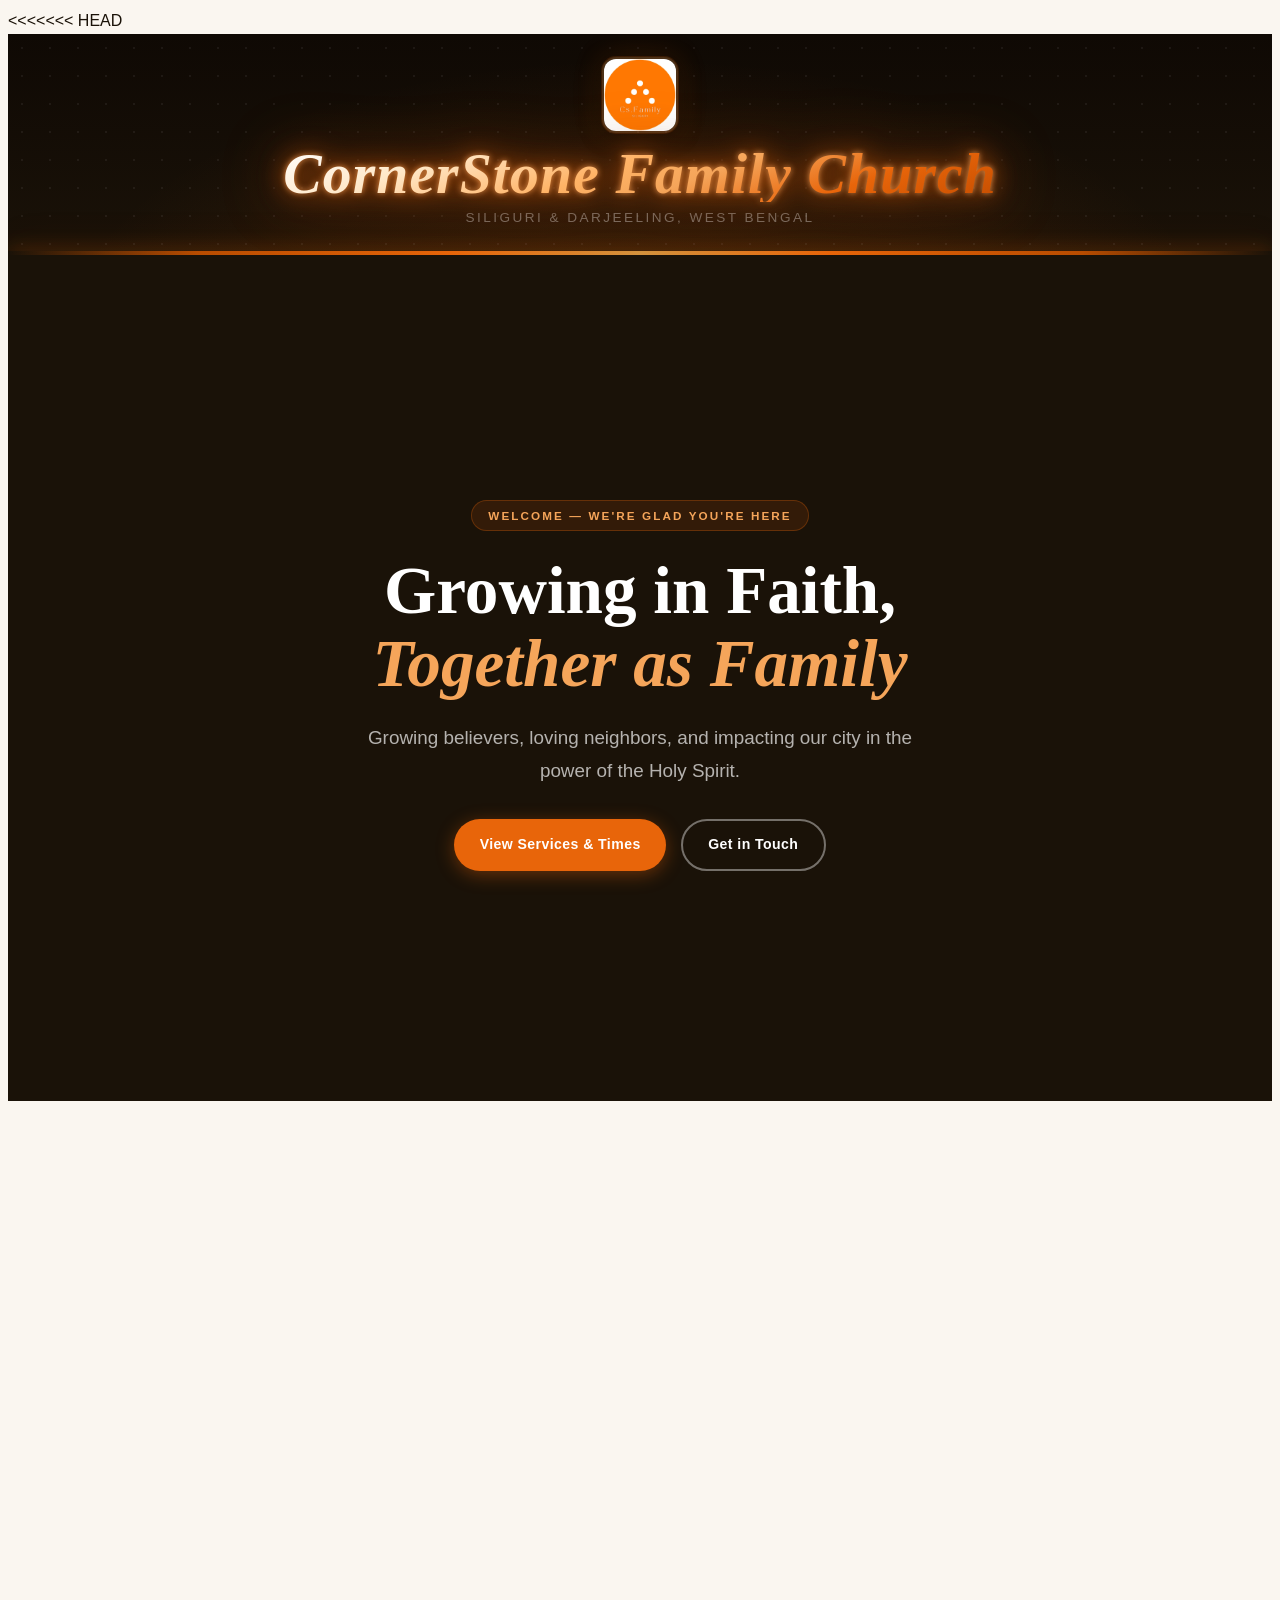
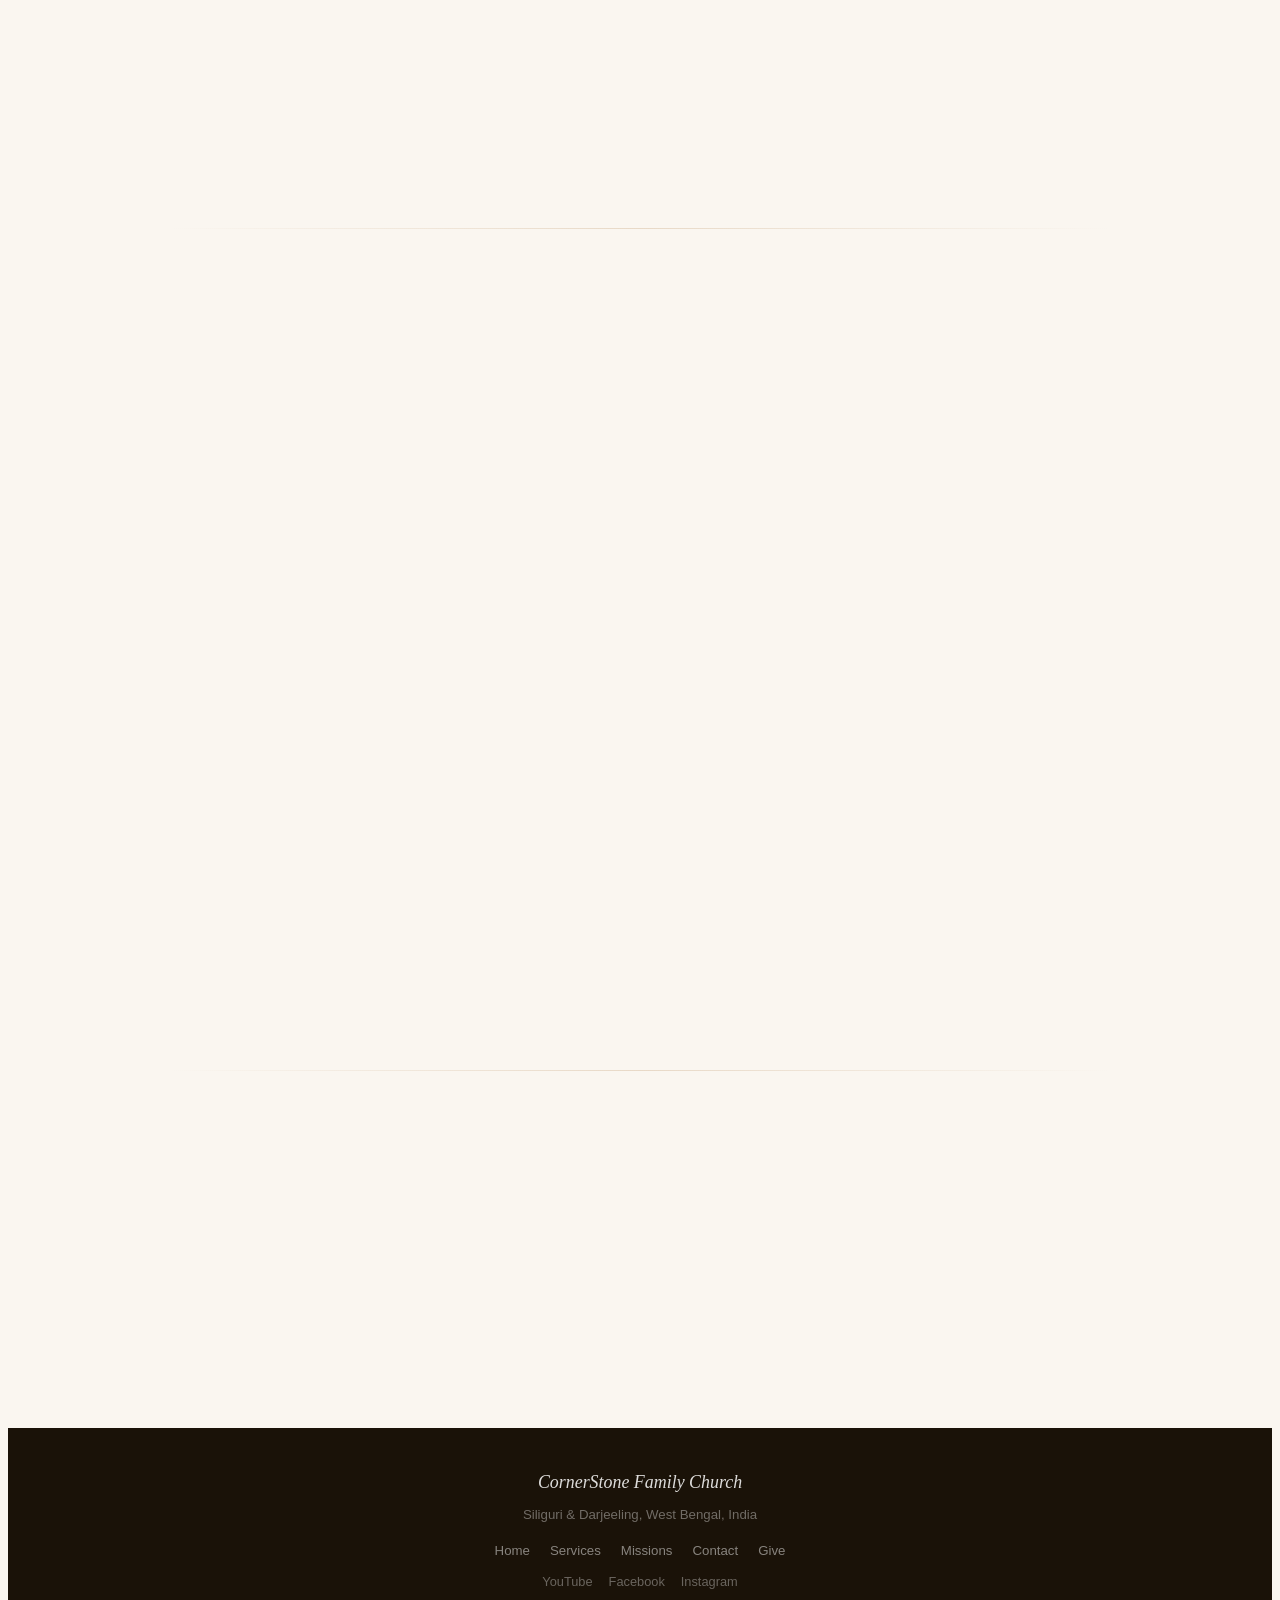
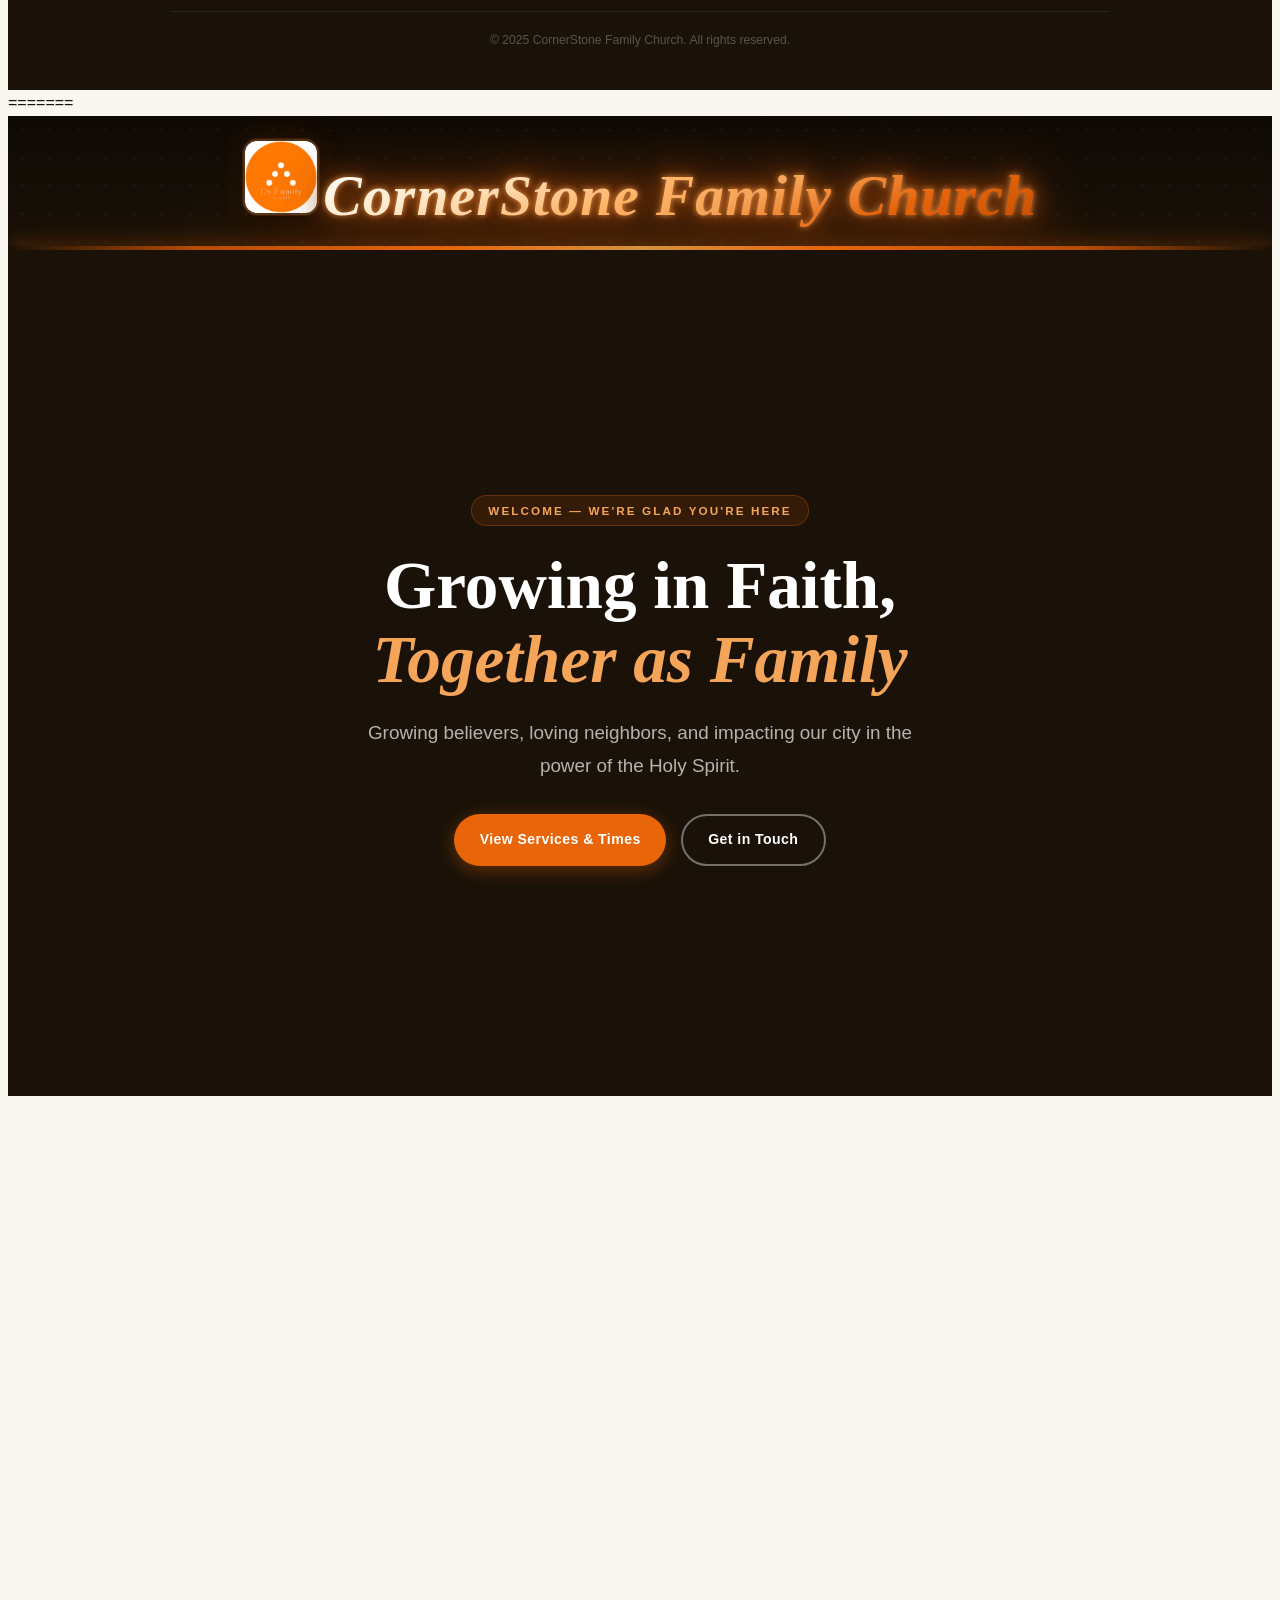
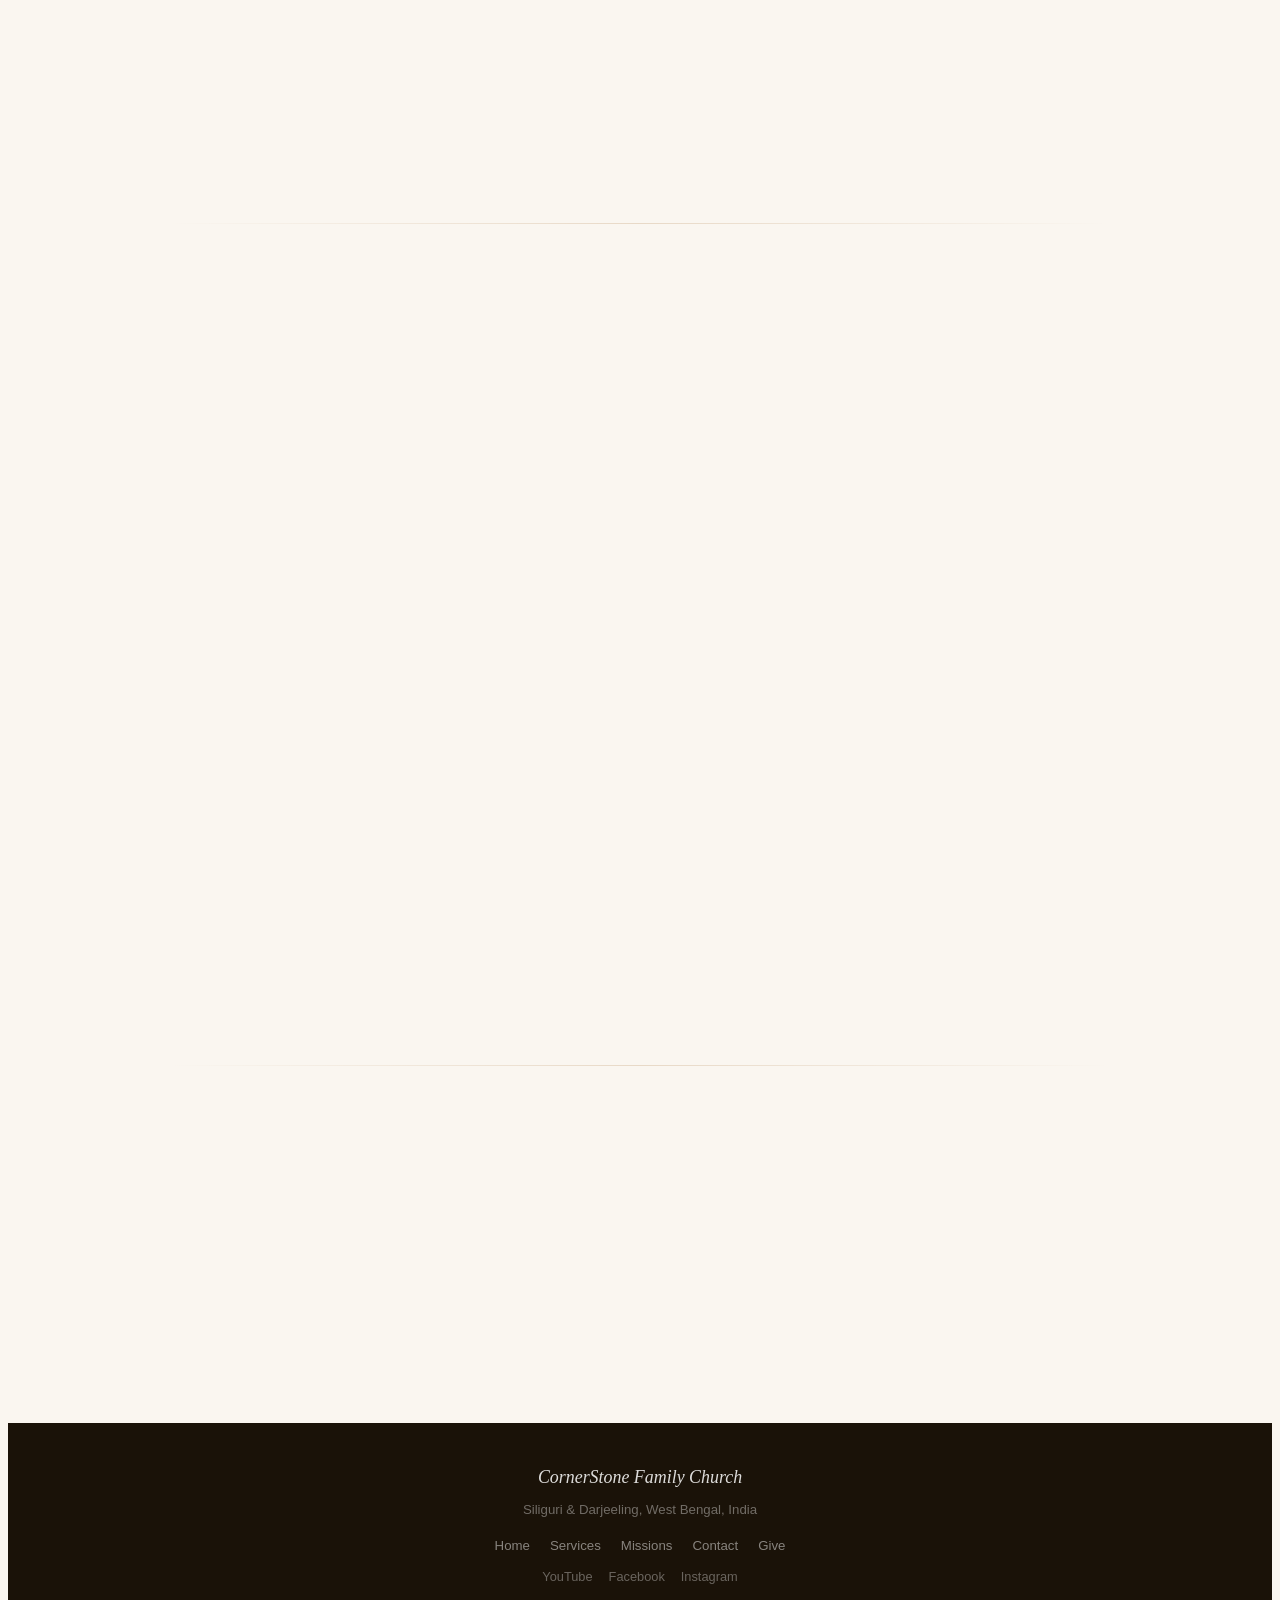
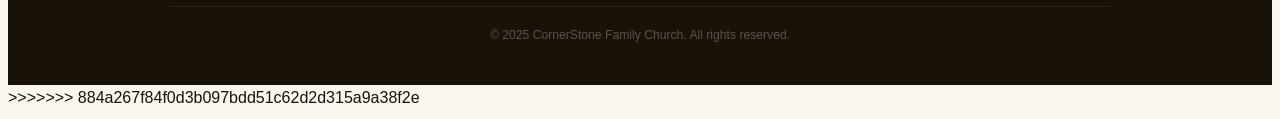
==== commit 511893c0: "updated files" ====
--- a/index.html
+++ b/index.html
@@ -1,3 +1,4 @@
+<<<<<<< HEAD
 <!DOCTYPE html>
 <html lang="en">
 <head>
@@ -118,4 +119,124 @@
 
   <script src="nav.js"></script>
 </body>
-</html>+</html>
+=======
+<!DOCTYPE html>
+<html lang="en">
+<head>
+  <meta charset="UTF-8">
+  <meta name="viewport" content="width=device-width, initial-scale=1.0">
+  <title>CornerStone Family Church</title>
+  <link rel="stylesheet" href="styles.css">
+</head>
+<body>
+
+  <header class="site-header">
+    <div class="brand-wrap">
+      <img src="Corner_stone_church_logo.jpg" alt="CornerStone Family Logo" class="brand-logo">
+      <span class="brand-name">CornerStone Family Church</span>
+    </div>
+  </header>
+
+  <section class="hero">
+    <div class="hero-bg"></div>
+    <div class="hero-pattern"></div>
+    <span class="hero-eyebrow">Welcome — We're glad you're here</span>
+    <h2>Growing in Faith,<br><em>Together as Family</em></h2>
+    <p>Growing believers, loving neighbors, and impacting our city in the power of the Holy Spirit.</p>
+    <div class="hero-cta">
+      <a href="services.html" class="btn-primary">View Services &amp; Times</a>
+      <a href="contact.html" class="secondary btn-outline">Get in Touch</a>
+    </div>
+  </section>
+
+  <main>
+
+    <section class="intro-banner fade-up" id="about">
+      <span class="section-label">Who We Are</span>
+      <h3>Our Identity</h3>
+      <p>CornerStone Family Church exists to share Christ, disciple families, and serve our community — modeling the warmth, love, and clarity of the Gospel of Jesus Christ in Siliguri and beyond.</p>
+    </section>
+
+    <section class="fade-up">
+      <div class="section-heading">
+        <span class="section-label">Get Involved</span>
+        <h2>Life at CornerStone</h2>
+      </div>
+      <div class="section-cards" data-stagger>
+        <article class="section-card fade-up">
+          <span class="card-icon">🙏</span>
+          <h3>Sunday Worship</h3>
+          <p>Every Sunday at <strong>10:30 AM</strong> — powerful worship, practical teaching, and community prayer.</p>
+        </article>
+        <article class="section-card fade-up">
+          <span class="card-icon">📖</span>
+          <h3>Bible Study</h3>
+          <p>Monday – Wednesday, <strong>5:30–6:30 PM</strong> — in-depth study, discussion, and prayer.</p>
+        </article>
+        <article class="section-card fade-up">
+          <span class="card-icon">🤝</span>
+          <h3>Community Outreach</h3>
+          <p>Ongoing compassion projects serving families across Siliguri and Darjeeling.</p>
+        </article>
+      </div>
+    </section>
+
+    <div class="divider"></div>
+
+    <section id="latest-sermon" class="fade-up">
+      <div class="section-heading">
+        <span class="section-label">Latest Message</span>
+        <h2>Recent Sermon</h2>
+        <p>Watch our most recent message from the pastor.</p>
+      </div>
+      <div class="video-container">
+        <iframe src="https://www.youtube.com/embed/DhhahPqdODM" title="Latest Sermon"
+          allow="accelerometer; autoplay; clipboard-write; encrypted-media; gyroscope; picture-in-picture; web-share"
+          allowfullscreen></iframe>
+      </div>
+      <div class="section-action">
+        <a href="https://www.youtube.com/@CORNERSTONEFAMILYSILIGURI" target="_blank" rel="noopener">Watch More on YouTube ↗</a>
+      </div>
+    </section>
+
+    <div class="divider"></div>
+
+    <section class="cta-banner fade-up">
+      <div class="cta-banner-text">
+        <span class="section-label">New Here?</span>
+        <h3>Plan Your First Visit</h3>
+        <p>We'd love to welcome you. Find service times, locations, and how to connect with us.</p>
+      </div>
+      <div class="cta-banner-actions">
+        <a href="services.html" class="btn btn-primary">Service Times</a>
+        <a href="contact.html" class="btn btn-ghost">Contact Us</a>
+      </div>
+    </section>
+
+  </main>
+
+  <footer>
+    <div class="footer-inner">
+      <div class="footer-brand">CornerStone Family Church</div>
+      <p style="font-size:.83rem; margin:.35rem 0 0; color:rgba(255,255,255,.38);">Siliguri &amp; Darjeeling, West Bengal, India</p>
+      <div class="footer-links">
+        <a href="index.html">Home</a>
+        <a href="services.html">Services</a>
+        <a href="mission.html">Missions</a>
+        <a href="contact.html">Contact</a>
+        <a href="give.html">Give</a>
+      </div>
+      <div class="footer-social">
+        <a href="https://www.youtube.com/@CORNERSTONEFAMILYSILIGURI" target="_blank" rel="noopener">YouTube</a>
+        <a href="https://www.facebook.com/profile.php?id=61554645342227" target="_blank" rel="noopener">Facebook</a>
+        <a href="https://www.instagram.com/cornerstone_family_siliguri/" target="_blank" rel="noopener">Instagram</a>
+      </div>
+      <div class="footer-bottom">&copy; 2025 CornerStone Family Church. All rights reserved.</div>
+    </div>
+  </footer>
+
+  <script src="nav.js"></script>
+</body>
+</html>
+>>>>>>> 884a267f84f0d3b097bdd51c62d2d315a9a38f2e
--- a/styles.css
+++ b/styles.css
@@ -1,3 +1,4 @@
+<<<<<<< HEAD
 @import url('https://fonts.googleapis.com/css2?family=Playfair+Display:ital,wght@0,700;0,900;1,700&family=DM+Sans:wght@300;400;500;600&family=DM+Serif+Display:ital@0;1&display=swap');
 
 *, *::before, *::after { box-sizing: border-box; margin: 0; padding: 0; }
@@ -801,4 +802,699 @@
   .btn-outline:hover, .hero-cta a.secondary:hover,
   .btn-ghost:hover,
   .section-action a:hover { transform: none; }
+=======
+@import url('https://fonts.googleapis.com/css2?family=Playfair+Display:ital,wght@0,700;0,900;1,700&family=DM+Sans:wght@300;400;500;600&family=DM+Serif+Display:ital@0;1&display=swap');
+
+*, *::before, *::after { box-sizing: border-box; margin: 0; padding: 0; }
+
+:root {
+  --brand:        #e8650a;
+  --brand-dark:   #b84c00;
+  --brand-light:  #fdf0e3;
+  --brand-mid:    #f5a55a;
+  --gold:         #d4933e;
+  --ink:          #1a1208;
+  --ink-soft:     #4a3728;
+  --ink-faint:    #8c7060;
+  --paper:        #faf6f0;
+  --paper-warm:   #f5ede0;
+  --white:        #ffffff;
+  --card-border:  #e8d9c7;
+  --radius:       14px;
+  --radius-sm:    8px;
+  --shadow:       0 4px 24px rgba(26,18,8,.09);
+  --shadow-lg:    0 16px 48px rgba(26,18,8,.15);
+  --transition:   0.25s cubic-bezier(0.4,0,0.2,1);
+  /* nav height — used to offset anchors if needed */
+  --nav-h:        46px;
+}
+
+html { scroll-behavior: smooth; font-size: 16px; -webkit-text-size-adjust: 100%; }
+
+body {
+  font-family: 'DM Sans', sans-serif;
+  background: var(--paper);
+  color: var(--ink);
+  line-height: 1.65;
+  overflow-x: hidden;
+  -webkit-font-smoothing: antialiased;
+}
+
+::-webkit-scrollbar { width: 5px; }
+::-webkit-scrollbar-track { background: var(--paper-warm); }
+::-webkit-scrollbar-thumb { background: var(--brand-mid); border-radius: 99px; }
+
+/* ── TYPOGRAPHY ── */
+h1,h2,h3,h4 { font-family: 'Playfair Display', Georgia, serif; line-height: 1.18; color: var(--ink); }
+h2 { font-size: clamp(1.45rem, 3.5vw, 2.4rem); font-weight: 700; }
+h3 { font-size: clamp(1rem, 2vw, 1.32rem); font-weight: 700; }
+p  { font-size: 0.97rem; color: var(--ink-soft); line-height: 1.75; }
+a  { color: var(--brand); text-decoration: none; transition: color var(--transition); }
+a:hover { color: var(--brand-dark); }
+strong { color: var(--ink); }
+
+/* ── HEADER ── */
+.site-header {
+  background: var(--ink);
+  padding: 0 1.75rem;
+  display: flex;
+  align-items: center;
+  justify-content: space-between;
+  min-height: 66px;
+  position: relative;
+}
+.site-header::after {
+  content: '';
+  position: absolute;
+  bottom: 0; left: 0; right: 0; height: 3px;
+  background: linear-gradient(90deg, var(--brand), var(--gold), var(--brand-mid));
+}
+.brand-wrap { display: flex; align-items: center; gap: 0.8rem; min-width: 0; }
+.brand-logo {
+  height: 44px; width: auto; flex-shrink: 0;
+  border-radius: 9px;
+  border: 2px solid rgba(255,255,255,.15);
+  object-fit: contain;
+}
+.brand-name {
+  font-family: 'DM Serif Display', Georgia, serif;
+  font-size: clamp(0.88rem, 2vw, 1.3rem);
+  color: var(--white);
+  font-style: italic;
+  letter-spacing: 0.01em;
+  white-space: nowrap;
+  overflow: hidden;
+  text-overflow: ellipsis;
+}
+
+/* ── NAV ── */
+.site-nav {
+  position: sticky; top: 0; z-index: 1000;
+  background: var(--ink);
+  border-bottom: 2px solid var(--brand);
+}
+/* inner wrapper: links left/center, socials right */
+.nav-inner {
+  display: flex;
+  align-items: stretch;
+  justify-content: space-between;
+  max-width: 1200px;
+  margin: 0 auto;
+  padding: 0 1.25rem;
+  position: relative;
+}
+.nav-links {
+  list-style: none;
+  display: flex;
+  flex-wrap: nowrap;
+  align-items: stretch;
+  gap: 0;
+  margin: 0; padding: 0;
+}
+.nav-links li a {
+  display: flex; align-items: center;
+  padding: 0 1rem;
+  height: var(--nav-h);
+  color: rgba(255,255,255,.7);
+  font-weight: 600;
+  font-size: 0.8rem;
+  letter-spacing: 0.07em;
+  text-transform: uppercase;
+  transition: color var(--transition);
+  position: relative;
+  white-space: nowrap;
+}
+.nav-links li a::after {
+  content: '';
+  position: absolute;
+  bottom: 0; left: 50%; right: 50%; height: 2px;
+  background: var(--brand);
+  transition: left var(--transition), right var(--transition);
+}
+.nav-links li a:hover { color: var(--white); }
+.nav-links li a:hover::after,
+.nav-links li a.active::after { left: 12%; right: 12%; }
+.nav-links li a.active { color: var(--brand-mid); }
+.nav-links li a.active::after { background: var(--brand-mid); }
+
+/* Social icons in nav */
+.nav-socials {
+  display: flex; align-items: center; gap: 0.1rem;
+  flex-shrink: 0;
+}
+.nav-social-link {
+  display: flex; align-items: center; gap: 0.38rem;
+  padding: 0 0.72rem;
+  height: var(--nav-h);
+  color: rgba(255,255,255,.52);
+  font-size: 0.76rem; font-weight: 600;
+  letter-spacing: 0.04em;
+  transition: color var(--transition), background var(--transition);
+  white-space: nowrap;
+}
+.nav-social-link svg { flex-shrink: 0; }
+.nav-social-link:hover { color: var(--brand-mid); background: rgba(255,255,255,.05); }
+.nav-social-label { /* shown on wider screens */ }
+
+/* Hamburger */
+.nav-toggle {
+  display: none;
+  background: none; border: none; cursor: pointer;
+  padding: 0.75rem 0.5rem;
+  align-items: center; justify-content: center;
+  flex-direction: column; gap: 5px;
+  flex-shrink: 0;
+}
+.nav-toggle span {
+  display: block; width: 22px; height: 2px;
+  background: var(--white);
+  transition: transform .3s, opacity .3s;
+}
+
+/* ── HERO ── */
+.hero {
+  position: relative;
+  min-height: 78vh;
+  display: flex; flex-direction: column;
+  align-items: center; justify-content: center;
+  text-align: center;
+  padding: 5rem 1.5rem 4rem;
+  overflow: hidden;
+  background: var(--ink);
+}
+.hero-bg {
+  position: absolute; inset: 0;
+  background:
+    radial-gradient(ellipse at 28% 62%, rgba(232,101,10,.32) 0%, transparent 60%),
+    radial-gradient(ellipse at 78% 22%, rgba(212,147,62,.22) 0%, transparent 55%),
+    linear-gradient(160deg, #2a1a0a 0%, #1a1208 55%, #0e0804 100%);
+}
+.hero-pattern {
+  position: absolute; inset: 0; opacity: .06;
+  background-image: radial-gradient(circle, rgba(255,255,255,.7) 1px, transparent 1px);
+  background-size: 34px 34px;
+}
+.hero > * { position: relative; z-index: 1; }
+
+.hero-eyebrow {
+  display: inline-block;
+  font-size: 0.73rem; font-weight: 600;
+  letter-spacing: 0.18em; text-transform: uppercase;
+  color: var(--brand-mid);
+  background: rgba(232,101,10,.12);
+  border: 1px solid rgba(232,101,10,.28);
+  padding: 0.3rem 1rem; border-radius: 99px;
+  margin-bottom: 1.4rem;
+  animation: fadeUp 0.7s ease both;
+}
+.hero h2 {
+  font-size: clamp(1.9rem, 6vw, 4.2rem);
+  font-weight: 900; color: var(--white);
+  max-width: 780px; margin: 0 auto; line-height: 1.1;
+  animation: fadeUp 0.8s 0.1s ease both;
+}
+.hero h2 em { font-style: italic; color: var(--brand-mid); }
+.hero p {
+  font-size: clamp(0.95rem, 2vw, 1.18rem);
+  color: rgba(255,255,255,.68);
+  max-width: 560px; margin: 1.2rem auto 0;
+  animation: fadeUp 0.8s 0.2s ease both;
+}
+.hero-cta {
+  display: flex; gap: 0.9rem; flex-wrap: wrap;
+  justify-content: center; margin-top: 2rem;
+  animation: fadeUp 0.8s 0.3s ease both;
+}
+.hero-sub { min-height: 44vh; }
+
+/* ── BUTTONS ── */
+.btn {
+  display: inline-flex; align-items: center; justify-content: center;
+  font-family: 'DM Sans', sans-serif;
+  font-weight: 600; font-size: 0.88rem;
+  letter-spacing: 0.03em;
+  padding: 0.8rem 1.6rem;
+  border-radius: 99px; cursor: pointer;
+  transition: transform var(--transition), box-shadow var(--transition), background var(--transition), color var(--transition);
+  text-decoration: none; border: none;
+  touch-action: manipulation;
+  -webkit-tap-highlight-color: transparent;
+}
+.btn:hover { text-decoration: none; transform: translateY(-2px); }
+
+.btn-primary, .hero-cta a:not(.btn-outline) {
+  display: inline-flex; align-items: center; justify-content: center;
+  font-family: 'DM Sans', sans-serif;
+  font-weight: 600; font-size: 0.88rem; letter-spacing: 0.03em;
+  padding: 0.8rem 1.6rem; border-radius: 99px; cursor: pointer;
+  background: var(--brand); color: var(--white);
+  box-shadow: 0 4px 18px rgba(232,101,10,.38);
+  transition: transform var(--transition), box-shadow var(--transition), background var(--transition);
+  text-decoration: none; border: none;
+  touch-action: manipulation; -webkit-tap-highlight-color: transparent;
+}
+.btn-primary:hover, .hero-cta a:not(.btn-outline):hover {
+  background: var(--brand-dark); transform: translateY(-2px);
+  box-shadow: 0 8px 24px rgba(232,101,10,.42); color: var(--white);
+}
+
+.btn-outline, .hero-cta a.secondary {
+  display: inline-flex; align-items: center; justify-content: center;
+  font-family: 'DM Sans', sans-serif;
+  font-weight: 600; font-size: 0.88rem; letter-spacing: 0.03em;
+  padding: 0.8rem 1.6rem; border-radius: 99px; cursor: pointer;
+  background: transparent; color: var(--white);
+  border: 2px solid rgba(255,255,255,.4);
+  transition: transform var(--transition), background var(--transition), border-color var(--transition);
+  text-decoration: none;
+  touch-action: manipulation; -webkit-tap-highlight-color: transparent;
+}
+.btn-outline:hover, .hero-cta a.secondary:hover {
+  background: rgba(255,255,255,.1); border-color: rgba(255,255,255,.75);
+  transform: translateY(-2px); color: var(--white);
+}
+
+.btn-ghost {
+  background: transparent; color: var(--brand-dark);
+  border: 2px solid var(--brand);
+}
+.btn-ghost:hover { background: var(--brand-light); }
+
+/* ── LAYOUT ── */
+main { max-width: 940px; margin: 0 auto; padding: 2.5rem 1.5rem 4rem; }
+section { margin-bottom: 2.75rem; }
+
+/* ── BANNERS ── */
+.intro-banner {
+  background: linear-gradient(135deg, #fff9f2, #fdf0e0);
+  border: 1px solid var(--card-border);
+  border-left: 4px solid var(--brand);
+  padding: 1.6rem 1.75rem;
+  border-radius: var(--radius);
+  box-shadow: var(--shadow);
+}
+.intro-banner h3 { color: var(--brand-dark); margin-bottom: 0.4rem; }
+
+.cta-banner {
+  display: flex; align-items: center; justify-content: space-between;
+  gap: 1.5rem; flex-wrap: wrap;
+  background: linear-gradient(135deg, #fff9f2, #fdf0e0);
+  border: 1px solid var(--card-border);
+  border-left: 4px solid var(--brand);
+  padding: 1.75rem 2rem;
+  border-radius: var(--radius);
+  box-shadow: var(--shadow);
+}
+.cta-banner-text h3 { color: var(--brand-dark); margin-bottom: 0.3rem; }
+.cta-banner-text p { max-width: 440px; }
+.cta-banner-actions { display: flex; gap: 0.75rem; flex-wrap: wrap; flex-shrink: 0; }
+
+/* ── LABELS / HEADINGS ── */
+.section-label {
+  font-size: 0.73rem; font-weight: 600;
+  letter-spacing: 0.16em; text-transform: uppercase;
+  color: var(--brand); display: block; margin-bottom: 0.4rem;
+}
+.section-heading { margin-bottom: 1.4rem; }
+.section-heading h2 { margin-bottom: 0.2rem; }
+.section-heading p { color: var(--ink-faint); font-size: 0.95rem; }
+
+/* ── CARDS ── */
+.section-cards {
+  display: grid;
+  grid-template-columns: repeat(auto-fit, minmax(210px, 1fr));
+  gap: 1.1rem; margin-top: 1.1rem;
+}
+.section-card {
+  background: var(--white);
+  border: 1px solid var(--card-border);
+  border-radius: var(--radius);
+  padding: 1.35rem 1.4rem;
+  box-shadow: var(--shadow);
+  transition: transform var(--transition), box-shadow var(--transition);
+}
+.section-card:hover { transform: translateY(-4px); box-shadow: var(--shadow-lg); }
+.section-card h3 { color: var(--brand-dark); margin-bottom: 0.45rem; font-size: 1.02rem; }
+.section-card p { font-size: 0.91rem; }
+.section-card .card-icon { font-size: 1.75rem; margin-bottom: 0.6rem; display: block; }
+.section-card .card-action {
+  display: inline-block; margin-top: 0.9rem;
+  font-size: 0.83rem; font-weight: 600; color: var(--brand);
+  border-bottom: 1px solid var(--brand-mid); padding-bottom: 1px;
+  transition: color var(--transition);
+}
+.section-card .card-action:hover { color: var(--brand-dark); }
+
+.section-action { margin-top: 1.25rem; }
+.section-action a {
+  display: inline-flex; align-items: center; justify-content: center;
+  background: var(--brand); color: var(--white);
+  font-family: 'DM Sans', sans-serif; font-weight: 600;
+  font-size: 0.88rem; padding: 0.76rem 1.5rem;
+  border-radius: 99px; text-decoration: none;
+  box-shadow: 0 4px 14px rgba(232,101,10,.28);
+  transition: background var(--transition), transform var(--transition), box-shadow var(--transition);
+  touch-action: manipulation; -webkit-tap-highlight-color: transparent;
+}
+.section-action a:hover {
+  background: var(--brand-dark); transform: translateY(-2px);
+  box-shadow: 0 8px 22px rgba(232,101,10,.35);
+}
+
+/* ── DIVIDER ── */
+.divider {
+  height: 1px;
+  background: linear-gradient(90deg, transparent, var(--card-border), transparent);
+  margin: 0.25rem 0 2.5rem;
+}
+
+/* ── MISSION CARDS ── */
+.mission-card {
+  background: var(--white);
+  border: 1px solid var(--card-border);
+  border-left: 5px solid var(--brand);
+  border-radius: var(--radius);
+  padding: 1.7rem 1.75rem;
+  margin-bottom: 1.1rem;
+  box-shadow: var(--shadow);
+  transition: transform var(--transition), box-shadow var(--transition);
+}
+.mission-card:hover { transform: translateY(-3px); box-shadow: var(--shadow-lg); }
+.mission-card h2 { font-size: 1.28rem; color: var(--ink); margin-bottom: 0.3rem; }
+.mission-date {
+  font-size: 0.76rem; color: var(--brand); font-weight: 600;
+  letter-spacing: 0.07em; text-transform: uppercase; margin-bottom: 0.6rem;
+}
+.mission-stats { display: flex; gap: 1rem; margin-top: 1rem; flex-wrap: wrap; }
+.mission-stat {
+  text-align: center;
+  background: var(--brand-light);
+  border-radius: var(--radius-sm);
+  padding: 0.65rem 1.1rem; min-width: 85px;
+}
+.stat-num {
+  display: block; font-size: 1.5rem;
+  font-family: 'Playfair Display', serif; font-weight: 900;
+  color: var(--brand-dark); line-height: 1;
+}
+.stat-label {
+  display: block; font-size: 0.68rem; font-weight: 600;
+  letter-spacing: 0.08em; text-transform: uppercase;
+  color: var(--ink-faint); margin-top: 0.2rem;
+}
+
+/* ── LEADER GRID ── */
+.leader-grid {
+  display: grid;
+  grid-template-columns: repeat(auto-fit, minmax(235px, 1fr));
+  gap: 1.1rem; margin-top: 1.1rem;
+}
+.leader-card {
+  background: var(--white);
+  border: 1px solid var(--card-border);
+  border-radius: var(--radius);
+  padding: 1.35rem;
+  box-shadow: var(--shadow);
+  display: flex; align-items: center; gap: 1rem;
+  transition: transform var(--transition), box-shadow var(--transition);
+}
+.leader-card:hover { transform: translateY(-3px); box-shadow: var(--shadow-lg); }
+.leader-card img {
+  width: 64px; height: 64px; border-radius: 50%;
+  object-fit: cover; border: 3px solid var(--brand); flex-shrink: 0;
+}
+.leader-card-content h3 {
+  font-size: 0.7rem; text-transform: uppercase;
+  letter-spacing: 0.12em; color: var(--brand);
+  margin-bottom: 0.12rem;
+  font-family: 'DM Sans', sans-serif; font-weight: 700;
+}
+.leader-name {
+  font-size: 0.98rem; color: var(--ink);
+  font-family: 'Playfair Display', serif; font-weight: 700;
+  display: block; margin-bottom: 0.32rem;
+}
+.leader-card-content p { font-size: 0.82rem; margin: 0.07rem 0; color: var(--ink-soft); }
+.leader-card-content a { color: var(--brand); }
+
+/* Avatar initials */
+.leader-avatar {
+  width: 64px; height: 64px; border-radius: 50%;
+  background: linear-gradient(135deg, var(--brand), var(--brand-dark));
+  color: var(--white);
+  font-family: 'Playfair Display', serif; font-weight: 900; font-size: 1.1rem;
+  display: flex; align-items: center; justify-content: center;
+  flex-shrink: 0; border: 3px solid var(--brand);
+}
+
+/* ── VIDEO ── */
+.video-container {
+  position: relative; padding-bottom: 56.25%; height: 0;
+  overflow: hidden; border-radius: var(--radius);
+  box-shadow: var(--shadow-lg); margin: 1.1rem 0;
+}
+.video-container iframe {
+  position: absolute; top: 0; left: 0; width: 100%; height: 100%; border: 0;
+}
+
+/* ── CONTACT FORM ── */
+.contact-form {
+  background: var(--white); border: 1px solid var(--card-border);
+  border-radius: var(--radius); padding: 1.75rem; box-shadow: var(--shadow);
+}
+.form-row { display: grid; grid-template-columns: 1fr 1fr; gap: 1rem; }
+.form-group { display: flex; flex-direction: column; gap: 0.32rem; margin-bottom: 0.85rem; }
+.form-group label {
+  font-size: 0.76rem; font-weight: 600;
+  letter-spacing: 0.06em; text-transform: uppercase; color: var(--ink-soft);
+}
+.form-group input,
+.form-group textarea {
+  padding: 0.7rem 0.95rem;
+  border: 1.5px solid var(--card-border);
+  border-radius: var(--radius-sm);
+  font-family: 'DM Sans', sans-serif; font-size: 1rem;
+  color: var(--ink); background: var(--paper);
+  transition: border-color var(--transition), box-shadow var(--transition);
+  outline: none; width: 100%;
+  /* Prevent iOS zoom on focus (font-size >= 16px) */
+  font-size: max(1rem, 16px);
+}
+.form-group input:focus,
+.form-group textarea:focus {
+  border-color: var(--brand); box-shadow: 0 0 0 3px rgba(232,101,10,.1);
+}
+.form-group textarea { resize: vertical; min-height: 115px; }
+.form-submit {
+  width: 100%; padding: 0.9rem;
+  background: var(--brand); color: var(--white);
+  font-family: 'DM Sans', sans-serif; font-weight: 600; font-size: 0.97rem;
+  border: none; border-radius: var(--radius-sm); cursor: pointer;
+  transition: background var(--transition), transform var(--transition);
+  touch-action: manipulation; -webkit-tap-highlight-color: transparent;
+}
+.form-submit:hover { background: var(--brand-dark); transform: translateY(-1px); }
+
+/* ── INFO CARDS ── */
+.info-grid {
+  display: grid; grid-template-columns: repeat(auto-fit, minmax(200px, 1fr));
+  gap: 1.1rem; margin-top: 1.1rem;
+}
+.info-card {
+  background: var(--white); border: 1px solid var(--card-border);
+  border-radius: var(--radius); padding: 1.35rem; box-shadow: var(--shadow);
+}
+.info-card .info-icon { font-size: 1.55rem; margin-bottom: 0.6rem; display: block; }
+.info-card h3 {
+  font-size: 0.7rem; text-transform: uppercase; letter-spacing: 0.12em;
+  color: var(--brand); margin-bottom: 0.42rem;
+  font-family: 'DM Sans', sans-serif; font-weight: 700;
+}
+.info-card p, .info-card a { font-size: 0.89rem; color: var(--ink-soft); line-height: 1.85; }
+.info-card a:hover { color: var(--brand-dark); }
+
+/* ── HOURS TABLE ── */
+.hours-table { width: 100%; border-collapse: collapse; margin-top: 0.45rem; }
+.hours-table tr:not(:last-child) td { border-bottom: 1px solid var(--card-border); }
+.hours-table td { padding: 0.55rem 0.2rem; font-size: 0.85rem; }
+.hours-table td:first-child { color: var(--ink-soft); font-weight: 500; }
+.hours-table td:last-child { color: var(--brand-dark); font-weight: 600; text-align: right; }
+
+/* ── SOCIAL LINKS (contact page) ── */
+.social-links { display: flex; gap: 0.85rem; flex-wrap: wrap; margin-top: 1rem; }
+.social-link {
+  display: flex; align-items: center; gap: 0.5rem;
+  background: var(--white); border: 1px solid var(--card-border);
+  border-radius: 99px; padding: 0.56rem 1.15rem;
+  font-weight: 600; font-size: 0.86rem; color: var(--ink);
+  box-shadow: var(--shadow);
+  transition: transform var(--transition), box-shadow var(--transition), background var(--transition);
+  touch-action: manipulation;
+}
+.social-link:hover {
+  transform: translateY(-2px); box-shadow: var(--shadow-lg);
+  background: var(--brand-light); color: var(--brand-dark);
+}
+
+/* ── GIVE CARDS ── */
+.give-grid {
+  display: grid; grid-template-columns: repeat(auto-fit, minmax(215px, 1fr));
+  gap: 1.1rem; margin-top: 1.1rem;
+}
+.give-card {
+  background: var(--white); border: 1px solid var(--card-border);
+  border-radius: var(--radius); padding: 1.7rem 1.4rem; text-align: center;
+  box-shadow: var(--shadow);
+  transition: transform var(--transition), box-shadow var(--transition);
+}
+.give-card:hover { transform: translateY(-4px); box-shadow: var(--shadow-lg); }
+.give-card .give-icon { font-size: 2.1rem; margin-bottom: 0.85rem; display: block; }
+.give-card h3 { color: var(--ink); margin-bottom: 0.42rem; font-size: 1.07rem; }
+.give-card p { font-size: 0.89rem; color: var(--ink-soft); margin-bottom: 1.15rem; }
+.give-card.give-highlight {
+  background: linear-gradient(145deg, var(--brand), var(--brand-dark));
+  border-color: transparent;
+}
+.give-card.give-highlight h3,
+.give-card.give-highlight p { color: rgba(255,255,255,.92); }
+.give-card.give-highlight .section-action a {
+  background: var(--white); color: var(--brand-dark);
+  box-shadow: 0 4px 14px rgba(0,0,0,.15);
+}
+.give-card.give-highlight .section-action a:hover { background: var(--brand-light); }
+
+/* ── FOOTER ── */
+footer {
+  background: var(--ink); color: rgba(255,255,255,.45);
+  padding: 2.5rem 1.5rem; text-align: center;
+}
+.footer-inner { max-width: 940px; margin: 0 auto; }
+.footer-brand {
+  font-family: 'DM Serif Display', serif;
+  font-size: 1.12rem; font-style: italic;
+  color: rgba(255,255,255,.85); margin-bottom: 0.3rem;
+}
+.footer-links {
+  display: flex; gap: 1.25rem; justify-content: center;
+  flex-wrap: wrap; margin: 0.9rem 0 0.55rem;
+}
+.footer-links a {
+  color: rgba(255,255,255,.48); font-size: 0.83rem; font-weight: 500;
+  transition: color var(--transition);
+}
+.footer-links a:hover { color: var(--brand-mid); }
+.footer-social { display: flex; gap: 1rem; justify-content: center; margin-bottom: 0.4rem; }
+.footer-social a {
+  color: rgba(255,255,255,.35); font-size: 0.8rem; font-weight: 500;
+  transition: color var(--transition);
+}
+.footer-social a:hover { color: var(--brand-mid); }
+.footer-bottom {
+  font-size: 0.76rem; margin-top: 1.2rem;
+  border-top: 1px solid rgba(255,255,255,.08);
+  padding-top: 1.1rem; color: rgba(255,255,255,.28);
+}
+
+/* ── ANIMATIONS ── */
+@keyframes fadeUp {
+  from { opacity: 0; transform: translateY(20px); }
+  to   { opacity: 1; transform: translateY(0); }
+}
+.fade-up { opacity: 0; transform: translateY(22px); transition: opacity 0.55s ease, transform 0.55s ease; }
+.fade-up.visible { opacity: 1; transform: translateY(0); }
+
+/* ── RESPONSIVE: TABLET (≤ 900px) ── */
+@media (max-width: 900px) {
+  /* hide text labels on social icons to save space */
+  .nav-social-link span { display: none; }
+  .nav-social-link { padding: 0 0.6rem; }
+}
+
+/* ── RESPONSIVE: MOBILE (≤ 768px) ── */
+@media (max-width: 768px) {
+  :root { --nav-h: 44px; }
+
+  /* Header */
+  .site-header { padding: 0 1rem; min-height: 60px; }
+  .brand-logo { height: 38px; }
+
+  /* Nav: stack links vertically, show hamburger */
+  .nav-inner { flex-wrap: wrap; padding: 0 0.75rem; }
+  .nav-toggle { display: flex; order: 1; }
+  .nav-socials { order: 2; margin-left: auto; }
+  .nav-social-link span { display: none; }
+  .nav-social-link { padding: 0 0.55rem; }
+
+  .nav-links {
+    display: none;
+    flex-direction: column;
+    width: 100%;
+    order: 3;
+    border-top: 1px solid rgba(255,255,255,.08);
+    padding-bottom: 0.5rem;
+  }
+  .nav-links.open { display: flex; }
+  .nav-links li a {
+    height: auto;
+    padding: 0.75rem 1rem;
+    border-bottom: 1px solid rgba(255,255,255,.06);
+    font-size: 0.85rem;
+  }
+  .nav-links li a::after { display: none; }
+
+  /* Hero */
+  .hero { min-height: 58vh; padding: 3.5rem 1.15rem 3rem; }
+  .hero-sub { min-height: 38vh; padding: 3rem 1.15rem 2.5rem; }
+  .hero-cta { flex-direction: column; align-items: stretch; }
+  .hero-cta a { text-align: center; }
+
+  /* Layout */
+  main { padding: 1.75rem 1rem 3rem; }
+
+  /* Cards: 1 column on very small screens is handled by minmax, but force it */
+  .section-cards { grid-template-columns: 1fr 1fr; }
+
+  /* Forms */
+  .form-row { grid-template-columns: 1fr; }
+  .contact-form { padding: 1.25rem; }
+
+  /* CTA banner */
+  .cta-banner { flex-direction: column; padding: 1.4rem 1.25rem; }
+  .cta-banner-actions { width: 100%; }
+  .cta-banner-actions .btn,
+  .cta-banner-actions .btn-primary,
+  .cta-banner-actions .btn-ghost { flex: 1; text-align: center; justify-content: center; }
+
+  /* Mission */
+  .mission-card { padding: 1.2rem 1.1rem; }
+
+  /* Footer */
+  .footer-links { gap: 0.9rem; }
+}
+
+/* ── RESPONSIVE: SMALL MOBILE (≤ 480px) ── */
+@media (max-width: 480px) {
+  .section-cards { grid-template-columns: 1fr; }
+  .give-grid { grid-template-columns: 1fr; }
+  .leader-grid { grid-template-columns: 1fr; }
+  .info-grid { grid-template-columns: 1fr; }
+  .mission-stats { gap: 0.55rem; }
+  .social-links { flex-direction: column; }
+  .hero-cta a { width: 100%; }
+  .intro-banner { padding: 1.25rem 1.1rem; }
+  main { padding: 1.5rem 0.9rem 2.5rem; }
+}
+
+/* ── TOUCH IMPROVEMENTS ── */
+@media (hover: none) {
+  /* Remove hover transforms on touch devices — they stick */
+  .section-card:hover,
+  .leader-card:hover,
+  .mission-card:hover,
+  .give-card:hover { transform: none; box-shadow: var(--shadow); }
+  .btn-primary:hover, .hero-cta a:not(.btn-outline):hover,
+  .btn-outline:hover, .hero-cta a.secondary:hover,
+  .btn-ghost:hover,
+  .section-action a:hover { transform: none; }
+>>>>>>> 884a267f84f0d3b097bdd51c62d2d315a9a38f2e
 }
--- a/styles.css
+++ b/styles.css
@@ -1,3 +1,4 @@
+<<<<<<< HEAD
 @import url('https://fonts.googleapis.com/css2?family=Playfair+Display:ital,wght@0,700;0,900;1,700&family=DM+Sans:wght@300;400;500;600&family=DM+Serif+Display:ital@0;1&display=swap');
 
 *, *::before, *::after { box-sizing: border-box; margin: 0; padding: 0; }
@@ -801,4 +802,699 @@
   .btn-outline:hover, .hero-cta a.secondary:hover,
   .btn-ghost:hover,
   .section-action a:hover { transform: none; }
+=======
+@import url('https://fonts.googleapis.com/css2?family=Playfair+Display:ital,wght@0,700;0,900;1,700&family=DM+Sans:wght@300;400;500;600&family=DM+Serif+Display:ital@0;1&display=swap');
+
+*, *::before, *::after { box-sizing: border-box; margin: 0; padding: 0; }
+
+:root {
+  --brand:        #e8650a;
+  --brand-dark:   #b84c00;
+  --brand-light:  #fdf0e3;
+  --brand-mid:    #f5a55a;
+  --gold:         #d4933e;
+  --ink:          #1a1208;
+  --ink-soft:     #4a3728;
+  --ink-faint:    #8c7060;
+  --paper:        #faf6f0;
+  --paper-warm:   #f5ede0;
+  --white:        #ffffff;
+  --card-border:  #e8d9c7;
+  --radius:       14px;
+  --radius-sm:    8px;
+  --shadow:       0 4px 24px rgba(26,18,8,.09);
+  --shadow-lg:    0 16px 48px rgba(26,18,8,.15);
+  --transition:   0.25s cubic-bezier(0.4,0,0.2,1);
+  /* nav height — used to offset anchors if needed */
+  --nav-h:        46px;
+}
+
+html { scroll-behavior: smooth; font-size: 16px; -webkit-text-size-adjust: 100%; }
+
+body {
+  font-family: 'DM Sans', sans-serif;
+  background: var(--paper);
+  color: var(--ink);
+  line-height: 1.65;
+  overflow-x: hidden;
+  -webkit-font-smoothing: antialiased;
+}
+
+::-webkit-scrollbar { width: 5px; }
+::-webkit-scrollbar-track { background: var(--paper-warm); }
+::-webkit-scrollbar-thumb { background: var(--brand-mid); border-radius: 99px; }
+
+/* ── TYPOGRAPHY ── */
+h1,h2,h3,h4 { font-family: 'Playfair Display', Georgia, serif; line-height: 1.18; color: var(--ink); }
+h2 { font-size: clamp(1.45rem, 3.5vw, 2.4rem); font-weight: 700; }
+h3 { font-size: clamp(1rem, 2vw, 1.32rem); font-weight: 700; }
+p  { font-size: 0.97rem; color: var(--ink-soft); line-height: 1.75; }
+a  { color: var(--brand); text-decoration: none; transition: color var(--transition); }
+a:hover { color: var(--brand-dark); }
+strong { color: var(--ink); }
+
+/* ── HEADER ── */
+.site-header {
+  background: var(--ink);
+  padding: 0 1.75rem;
+  display: flex;
+  align-items: center;
+  justify-content: space-between;
+  min-height: 66px;
+  position: relative;
+}
+.site-header::after {
+  content: '';
+  position: absolute;
+  bottom: 0; left: 0; right: 0; height: 3px;
+  background: linear-gradient(90deg, var(--brand), var(--gold), var(--brand-mid));
+}
+.brand-wrap { display: flex; align-items: center; gap: 0.8rem; min-width: 0; }
+.brand-logo {
+  height: 44px; width: auto; flex-shrink: 0;
+  border-radius: 9px;
+  border: 2px solid rgba(255,255,255,.15);
+  object-fit: contain;
+}
+.brand-name {
+  font-family: 'DM Serif Display', Georgia, serif;
+  font-size: clamp(0.88rem, 2vw, 1.3rem);
+  color: var(--white);
+  font-style: italic;
+  letter-spacing: 0.01em;
+  white-space: nowrap;
+  overflow: hidden;
+  text-overflow: ellipsis;
+}
+
+/* ── NAV ── */
+.site-nav {
+  position: sticky; top: 0; z-index: 1000;
+  background: var(--ink);
+  border-bottom: 2px solid var(--brand);
+}
+/* inner wrapper: links left/center, socials right */
+.nav-inner {
+  display: flex;
+  align-items: stretch;
+  justify-content: space-between;
+  max-width: 1200px;
+  margin: 0 auto;
+  padding: 0 1.25rem;
+  position: relative;
+}
+.nav-links {
+  list-style: none;
+  display: flex;
+  flex-wrap: nowrap;
+  align-items: stretch;
+  gap: 0;
+  margin: 0; padding: 0;
+}
+.nav-links li a {
+  display: flex; align-items: center;
+  padding: 0 1rem;
+  height: var(--nav-h);
+  color: rgba(255,255,255,.7);
+  font-weight: 600;
+  font-size: 0.8rem;
+  letter-spacing: 0.07em;
+  text-transform: uppercase;
+  transition: color var(--transition);
+  position: relative;
+  white-space: nowrap;
+}
+.nav-links li a::after {
+  content: '';
+  position: absolute;
+  bottom: 0; left: 50%; right: 50%; height: 2px;
+  background: var(--brand);
+  transition: left var(--transition), right var(--transition);
+}
+.nav-links li a:hover { color: var(--white); }
+.nav-links li a:hover::after,
+.nav-links li a.active::after { left: 12%; right: 12%; }
+.nav-links li a.active { color: var(--brand-mid); }
+.nav-links li a.active::after { background: var(--brand-mid); }
+
+/* Social icons in nav */
+.nav-socials {
+  display: flex; align-items: center; gap: 0.1rem;
+  flex-shrink: 0;
+}
+.nav-social-link {
+  display: flex; align-items: center; gap: 0.38rem;
+  padding: 0 0.72rem;
+  height: var(--nav-h);
+  color: rgba(255,255,255,.52);
+  font-size: 0.76rem; font-weight: 600;
+  letter-spacing: 0.04em;
+  transition: color var(--transition), background var(--transition);
+  white-space: nowrap;
+}
+.nav-social-link svg { flex-shrink: 0; }
+.nav-social-link:hover { color: var(--brand-mid); background: rgba(255,255,255,.05); }
+.nav-social-label { /* shown on wider screens */ }
+
+/* Hamburger */
+.nav-toggle {
+  display: none;
+  background: none; border: none; cursor: pointer;
+  padding: 0.75rem 0.5rem;
+  align-items: center; justify-content: center;
+  flex-direction: column; gap: 5px;
+  flex-shrink: 0;
+}
+.nav-toggle span {
+  display: block; width: 22px; height: 2px;
+  background: var(--white);
+  transition: transform .3s, opacity .3s;
+}
+
+/* ── HERO ── */
+.hero {
+  position: relative;
+  min-height: 78vh;
+  display: flex; flex-direction: column;
+  align-items: center; justify-content: center;
+  text-align: center;
+  padding: 5rem 1.5rem 4rem;
+  overflow: hidden;
+  background: var(--ink);
+}
+.hero-bg {
+  position: absolute; inset: 0;
+  background:
+    radial-gradient(ellipse at 28% 62%, rgba(232,101,10,.32) 0%, transparent 60%),
+    radial-gradient(ellipse at 78% 22%, rgba(212,147,62,.22) 0%, transparent 55%),
+    linear-gradient(160deg, #2a1a0a 0%, #1a1208 55%, #0e0804 100%);
+}
+.hero-pattern {
+  position: absolute; inset: 0; opacity: .06;
+  background-image: radial-gradient(circle, rgba(255,255,255,.7) 1px, transparent 1px);
+  background-size: 34px 34px;
+}
+.hero > * { position: relative; z-index: 1; }
+
+.hero-eyebrow {
+  display: inline-block;
+  font-size: 0.73rem; font-weight: 600;
+  letter-spacing: 0.18em; text-transform: uppercase;
+  color: var(--brand-mid);
+  background: rgba(232,101,10,.12);
+  border: 1px solid rgba(232,101,10,.28);
+  padding: 0.3rem 1rem; border-radius: 99px;
+  margin-bottom: 1.4rem;
+  animation: fadeUp 0.7s ease both;
+}
+.hero h2 {
+  font-size: clamp(1.9rem, 6vw, 4.2rem);
+  font-weight: 900; color: var(--white);
+  max-width: 780px; margin: 0 auto; line-height: 1.1;
+  animation: fadeUp 0.8s 0.1s ease both;
+}
+.hero h2 em { font-style: italic; color: var(--brand-mid); }
+.hero p {
+  font-size: clamp(0.95rem, 2vw, 1.18rem);
+  color: rgba(255,255,255,.68);
+  max-width: 560px; margin: 1.2rem auto 0;
+  animation: fadeUp 0.8s 0.2s ease both;
+}
+.hero-cta {
+  display: flex; gap: 0.9rem; flex-wrap: wrap;
+  justify-content: center; margin-top: 2rem;
+  animation: fadeUp 0.8s 0.3s ease both;
+}
+.hero-sub { min-height: 44vh; }
+
+/* ── BUTTONS ── */
+.btn {
+  display: inline-flex; align-items: center; justify-content: center;
+  font-family: 'DM Sans', sans-serif;
+  font-weight: 600; font-size: 0.88rem;
+  letter-spacing: 0.03em;
+  padding: 0.8rem 1.6rem;
+  border-radius: 99px; cursor: pointer;
+  transition: transform var(--transition), box-shadow var(--transition), background var(--transition), color var(--transition);
+  text-decoration: none; border: none;
+  touch-action: manipulation;
+  -webkit-tap-highlight-color: transparent;
+}
+.btn:hover { text-decoration: none; transform: translateY(-2px); }
+
+.btn-primary, .hero-cta a:not(.btn-outline) {
+  display: inline-flex; align-items: center; justify-content: center;
+  font-family: 'DM Sans', sans-serif;
+  font-weight: 600; font-size: 0.88rem; letter-spacing: 0.03em;
+  padding: 0.8rem 1.6rem; border-radius: 99px; cursor: pointer;
+  background: var(--brand); color: var(--white);
+  box-shadow: 0 4px 18px rgba(232,101,10,.38);
+  transition: transform var(--transition), box-shadow var(--transition), background var(--transition);
+  text-decoration: none; border: none;
+  touch-action: manipulation; -webkit-tap-highlight-color: transparent;
+}
+.btn-primary:hover, .hero-cta a:not(.btn-outline):hover {
+  background: var(--brand-dark); transform: translateY(-2px);
+  box-shadow: 0 8px 24px rgba(232,101,10,.42); color: var(--white);
+}
+
+.btn-outline, .hero-cta a.secondary {
+  display: inline-flex; align-items: center; justify-content: center;
+  font-family: 'DM Sans', sans-serif;
+  font-weight: 600; font-size: 0.88rem; letter-spacing: 0.03em;
+  padding: 0.8rem 1.6rem; border-radius: 99px; cursor: pointer;
+  background: transparent; color: var(--white);
+  border: 2px solid rgba(255,255,255,.4);
+  transition: transform var(--transition), background var(--transition), border-color var(--transition);
+  text-decoration: none;
+  touch-action: manipulation; -webkit-tap-highlight-color: transparent;
+}
+.btn-outline:hover, .hero-cta a.secondary:hover {
+  background: rgba(255,255,255,.1); border-color: rgba(255,255,255,.75);
+  transform: translateY(-2px); color: var(--white);
+}
+
+.btn-ghost {
+  background: transparent; color: var(--brand-dark);
+  border: 2px solid var(--brand);
+}
+.btn-ghost:hover { background: var(--brand-light); }
+
+/* ── LAYOUT ── */
+main { max-width: 940px; margin: 0 auto; padding: 2.5rem 1.5rem 4rem; }
+section { margin-bottom: 2.75rem; }
+
+/* ── BANNERS ── */
+.intro-banner {
+  background: linear-gradient(135deg, #fff9f2, #fdf0e0);
+  border: 1px solid var(--card-border);
+  border-left: 4px solid var(--brand);
+  padding: 1.6rem 1.75rem;
+  border-radius: var(--radius);
+  box-shadow: var(--shadow);
+}
+.intro-banner h3 { color: var(--brand-dark); margin-bottom: 0.4rem; }
+
+.cta-banner {
+  display: flex; align-items: center; justify-content: space-between;
+  gap: 1.5rem; flex-wrap: wrap;
+  background: linear-gradient(135deg, #fff9f2, #fdf0e0);
+  border: 1px solid var(--card-border);
+  border-left: 4px solid var(--brand);
+  padding: 1.75rem 2rem;
+  border-radius: var(--radius);
+  box-shadow: var(--shadow);
+}
+.cta-banner-text h3 { color: var(--brand-dark); margin-bottom: 0.3rem; }
+.cta-banner-text p { max-width: 440px; }
+.cta-banner-actions { display: flex; gap: 0.75rem; flex-wrap: wrap; flex-shrink: 0; }
+
+/* ── LABELS / HEADINGS ── */
+.section-label {
+  font-size: 0.73rem; font-weight: 600;
+  letter-spacing: 0.16em; text-transform: uppercase;
+  color: var(--brand); display: block; margin-bottom: 0.4rem;
+}
+.section-heading { margin-bottom: 1.4rem; }
+.section-heading h2 { margin-bottom: 0.2rem; }
+.section-heading p { color: var(--ink-faint); font-size: 0.95rem; }
+
+/* ── CARDS ── */
+.section-cards {
+  display: grid;
+  grid-template-columns: repeat(auto-fit, minmax(210px, 1fr));
+  gap: 1.1rem; margin-top: 1.1rem;
+}
+.section-card {
+  background: var(--white);
+  border: 1px solid var(--card-border);
+  border-radius: var(--radius);
+  padding: 1.35rem 1.4rem;
+  box-shadow: var(--shadow);
+  transition: transform var(--transition), box-shadow var(--transition);
+}
+.section-card:hover { transform: translateY(-4px); box-shadow: var(--shadow-lg); }
+.section-card h3 { color: var(--brand-dark); margin-bottom: 0.45rem; font-size: 1.02rem; }
+.section-card p { font-size: 0.91rem; }
+.section-card .card-icon { font-size: 1.75rem; margin-bottom: 0.6rem; display: block; }
+.section-card .card-action {
+  display: inline-block; margin-top: 0.9rem;
+  font-size: 0.83rem; font-weight: 600; color: var(--brand);
+  border-bottom: 1px solid var(--brand-mid); padding-bottom: 1px;
+  transition: color var(--transition);
+}
+.section-card .card-action:hover { color: var(--brand-dark); }
+
+.section-action { margin-top: 1.25rem; }
+.section-action a {
+  display: inline-flex; align-items: center; justify-content: center;
+  background: var(--brand); color: var(--white);
+  font-family: 'DM Sans', sans-serif; font-weight: 600;
+  font-size: 0.88rem; padding: 0.76rem 1.5rem;
+  border-radius: 99px; text-decoration: none;
+  box-shadow: 0 4px 14px rgba(232,101,10,.28);
+  transition: background var(--transition), transform var(--transition), box-shadow var(--transition);
+  touch-action: manipulation; -webkit-tap-highlight-color: transparent;
+}
+.section-action a:hover {
+  background: var(--brand-dark); transform: translateY(-2px);
+  box-shadow: 0 8px 22px rgba(232,101,10,.35);
+}
+
+/* ── DIVIDER ── */
+.divider {
+  height: 1px;
+  background: linear-gradient(90deg, transparent, var(--card-border), transparent);
+  margin: 0.25rem 0 2.5rem;
+}
+
+/* ── MISSION CARDS ── */
+.mission-card {
+  background: var(--white);
+  border: 1px solid var(--card-border);
+  border-left: 5px solid var(--brand);
+  border-radius: var(--radius);
+  padding: 1.7rem 1.75rem;
+  margin-bottom: 1.1rem;
+  box-shadow: var(--shadow);
+  transition: transform var(--transition), box-shadow var(--transition);
+}
+.mission-card:hover { transform: translateY(-3px); box-shadow: var(--shadow-lg); }
+.mission-card h2 { font-size: 1.28rem; color: var(--ink); margin-bottom: 0.3rem; }
+.mission-date {
+  font-size: 0.76rem; color: var(--brand); font-weight: 600;
+  letter-spacing: 0.07em; text-transform: uppercase; margin-bottom: 0.6rem;
+}
+.mission-stats { display: flex; gap: 1rem; margin-top: 1rem; flex-wrap: wrap; }
+.mission-stat {
+  text-align: center;
+  background: var(--brand-light);
+  border-radius: var(--radius-sm);
+  padding: 0.65rem 1.1rem; min-width: 85px;
+}
+.stat-num {
+  display: block; font-size: 1.5rem;
+  font-family: 'Playfair Display', serif; font-weight: 900;
+  color: var(--brand-dark); line-height: 1;
+}
+.stat-label {
+  display: block; font-size: 0.68rem; font-weight: 600;
+  letter-spacing: 0.08em; text-transform: uppercase;
+  color: var(--ink-faint); margin-top: 0.2rem;
+}
+
+/* ── LEADER GRID ── */
+.leader-grid {
+  display: grid;
+  grid-template-columns: repeat(auto-fit, minmax(235px, 1fr));
+  gap: 1.1rem; margin-top: 1.1rem;
+}
+.leader-card {
+  background: var(--white);
+  border: 1px solid var(--card-border);
+  border-radius: var(--radius);
+  padding: 1.35rem;
+  box-shadow: var(--shadow);
+  display: flex; align-items: center; gap: 1rem;
+  transition: transform var(--transition), box-shadow var(--transition);
+}
+.leader-card:hover { transform: translateY(-3px); box-shadow: var(--shadow-lg); }
+.leader-card img {
+  width: 64px; height: 64px; border-radius: 50%;
+  object-fit: cover; border: 3px solid var(--brand); flex-shrink: 0;
+}
+.leader-card-content h3 {
+  font-size: 0.7rem; text-transform: uppercase;
+  letter-spacing: 0.12em; color: var(--brand);
+  margin-bottom: 0.12rem;
+  font-family: 'DM Sans', sans-serif; font-weight: 700;
+}
+.leader-name {
+  font-size: 0.98rem; color: var(--ink);
+  font-family: 'Playfair Display', serif; font-weight: 700;
+  display: block; margin-bottom: 0.32rem;
+}
+.leader-card-content p { font-size: 0.82rem; margin: 0.07rem 0; color: var(--ink-soft); }
+.leader-card-content a { color: var(--brand); }
+
+/* Avatar initials */
+.leader-avatar {
+  width: 64px; height: 64px; border-radius: 50%;
+  background: linear-gradient(135deg, var(--brand), var(--brand-dark));
+  color: var(--white);
+  font-family: 'Playfair Display', serif; font-weight: 900; font-size: 1.1rem;
+  display: flex; align-items: center; justify-content: center;
+  flex-shrink: 0; border: 3px solid var(--brand);
+}
+
+/* ── VIDEO ── */
+.video-container {
+  position: relative; padding-bottom: 56.25%; height: 0;
+  overflow: hidden; border-radius: var(--radius);
+  box-shadow: var(--shadow-lg); margin: 1.1rem 0;
+}
+.video-container iframe {
+  position: absolute; top: 0; left: 0; width: 100%; height: 100%; border: 0;
+}
+
+/* ── CONTACT FORM ── */
+.contact-form {
+  background: var(--white); border: 1px solid var(--card-border);
+  border-radius: var(--radius); padding: 1.75rem; box-shadow: var(--shadow);
+}
+.form-row { display: grid; grid-template-columns: 1fr 1fr; gap: 1rem; }
+.form-group { display: flex; flex-direction: column; gap: 0.32rem; margin-bottom: 0.85rem; }
+.form-group label {
+  font-size: 0.76rem; font-weight: 600;
+  letter-spacing: 0.06em; text-transform: uppercase; color: var(--ink-soft);
+}
+.form-group input,
+.form-group textarea {
+  padding: 0.7rem 0.95rem;
+  border: 1.5px solid var(--card-border);
+  border-radius: var(--radius-sm);
+  font-family: 'DM Sans', sans-serif; font-size: 1rem;
+  color: var(--ink); background: var(--paper);
+  transition: border-color var(--transition), box-shadow var(--transition);
+  outline: none; width: 100%;
+  /* Prevent iOS zoom on focus (font-size >= 16px) */
+  font-size: max(1rem, 16px);
+}
+.form-group input:focus,
+.form-group textarea:focus {
+  border-color: var(--brand); box-shadow: 0 0 0 3px rgba(232,101,10,.1);
+}
+.form-group textarea { resize: vertical; min-height: 115px; }
+.form-submit {
+  width: 100%; padding: 0.9rem;
+  background: var(--brand); color: var(--white);
+  font-family: 'DM Sans', sans-serif; font-weight: 600; font-size: 0.97rem;
+  border: none; border-radius: var(--radius-sm); cursor: pointer;
+  transition: background var(--transition), transform var(--transition);
+  touch-action: manipulation; -webkit-tap-highlight-color: transparent;
+}
+.form-submit:hover { background: var(--brand-dark); transform: translateY(-1px); }
+
+/* ── INFO CARDS ── */
+.info-grid {
+  display: grid; grid-template-columns: repeat(auto-fit, minmax(200px, 1fr));
+  gap: 1.1rem; margin-top: 1.1rem;
+}
+.info-card {
+  background: var(--white); border: 1px solid var(--card-border);
+  border-radius: var(--radius); padding: 1.35rem; box-shadow: var(--shadow);
+}
+.info-card .info-icon { font-size: 1.55rem; margin-bottom: 0.6rem; display: block; }
+.info-card h3 {
+  font-size: 0.7rem; text-transform: uppercase; letter-spacing: 0.12em;
+  color: var(--brand); margin-bottom: 0.42rem;
+  font-family: 'DM Sans', sans-serif; font-weight: 700;
+}
+.info-card p, .info-card a { font-size: 0.89rem; color: var(--ink-soft); line-height: 1.85; }
+.info-card a:hover { color: var(--brand-dark); }
+
+/* ── HOURS TABLE ── */
+.hours-table { width: 100%; border-collapse: collapse; margin-top: 0.45rem; }
+.hours-table tr:not(:last-child) td { border-bottom: 1px solid var(--card-border); }
+.hours-table td { padding: 0.55rem 0.2rem; font-size: 0.85rem; }
+.hours-table td:first-child { color: var(--ink-soft); font-weight: 500; }
+.hours-table td:last-child { color: var(--brand-dark); font-weight: 600; text-align: right; }
+
+/* ── SOCIAL LINKS (contact page) ── */
+.social-links { display: flex; gap: 0.85rem; flex-wrap: wrap; margin-top: 1rem; }
+.social-link {
+  display: flex; align-items: center; gap: 0.5rem;
+  background: var(--white); border: 1px solid var(--card-border);
+  border-radius: 99px; padding: 0.56rem 1.15rem;
+  font-weight: 600; font-size: 0.86rem; color: var(--ink);
+  box-shadow: var(--shadow);
+  transition: transform var(--transition), box-shadow var(--transition), background var(--transition);
+  touch-action: manipulation;
+}
+.social-link:hover {
+  transform: translateY(-2px); box-shadow: var(--shadow-lg);
+  background: var(--brand-light); color: var(--brand-dark);
+}
+
+/* ── GIVE CARDS ── */
+.give-grid {
+  display: grid; grid-template-columns: repeat(auto-fit, minmax(215px, 1fr));
+  gap: 1.1rem; margin-top: 1.1rem;
+}
+.give-card {
+  background: var(--white); border: 1px solid var(--card-border);
+  border-radius: var(--radius); padding: 1.7rem 1.4rem; text-align: center;
+  box-shadow: var(--shadow);
+  transition: transform var(--transition), box-shadow var(--transition);
+}
+.give-card:hover { transform: translateY(-4px); box-shadow: var(--shadow-lg); }
+.give-card .give-icon { font-size: 2.1rem; margin-bottom: 0.85rem; display: block; }
+.give-card h3 { color: var(--ink); margin-bottom: 0.42rem; font-size: 1.07rem; }
+.give-card p { font-size: 0.89rem; color: var(--ink-soft); margin-bottom: 1.15rem; }
+.give-card.give-highlight {
+  background: linear-gradient(145deg, var(--brand), var(--brand-dark));
+  border-color: transparent;
+}
+.give-card.give-highlight h3,
+.give-card.give-highlight p { color: rgba(255,255,255,.92); }
+.give-card.give-highlight .section-action a {
+  background: var(--white); color: var(--brand-dark);
+  box-shadow: 0 4px 14px rgba(0,0,0,.15);
+}
+.give-card.give-highlight .section-action a:hover { background: var(--brand-light); }
+
+/* ── FOOTER ── */
+footer {
+  background: var(--ink); color: rgba(255,255,255,.45);
+  padding: 2.5rem 1.5rem; text-align: center;
+}
+.footer-inner { max-width: 940px; margin: 0 auto; }
+.footer-brand {
+  font-family: 'DM Serif Display', serif;
+  font-size: 1.12rem; font-style: italic;
+  color: rgba(255,255,255,.85); margin-bottom: 0.3rem;
+}
+.footer-links {
+  display: flex; gap: 1.25rem; justify-content: center;
+  flex-wrap: wrap; margin: 0.9rem 0 0.55rem;
+}
+.footer-links a {
+  color: rgba(255,255,255,.48); font-size: 0.83rem; font-weight: 500;
+  transition: color var(--transition);
+}
+.footer-links a:hover { color: var(--brand-mid); }
+.footer-social { display: flex; gap: 1rem; justify-content: center; margin-bottom: 0.4rem; }
+.footer-social a {
+  color: rgba(255,255,255,.35); font-size: 0.8rem; font-weight: 500;
+  transition: color var(--transition);
+}
+.footer-social a:hover { color: var(--brand-mid); }
+.footer-bottom {
+  font-size: 0.76rem; margin-top: 1.2rem;
+  border-top: 1px solid rgba(255,255,255,.08);
+  padding-top: 1.1rem; color: rgba(255,255,255,.28);
+}
+
+/* ── ANIMATIONS ── */
+@keyframes fadeUp {
+  from { opacity: 0; transform: translateY(20px); }
+  to   { opacity: 1; transform: translateY(0); }
+}
+.fade-up { opacity: 0; transform: translateY(22px); transition: opacity 0.55s ease, transform 0.55s ease; }
+.fade-up.visible { opacity: 1; transform: translateY(0); }
+
+/* ── RESPONSIVE: TABLET (≤ 900px) ── */
+@media (max-width: 900px) {
+  /* hide text labels on social icons to save space */
+  .nav-social-link span { display: none; }
+  .nav-social-link { padding: 0 0.6rem; }
+}
+
+/* ── RESPONSIVE: MOBILE (≤ 768px) ── */
+@media (max-width: 768px) {
+  :root { --nav-h: 44px; }
+
+  /* Header */
+  .site-header { padding: 0 1rem; min-height: 60px; }
+  .brand-logo { height: 38px; }
+
+  /* Nav: stack links vertically, show hamburger */
+  .nav-inner { flex-wrap: wrap; padding: 0 0.75rem; }
+  .nav-toggle { display: flex; order: 1; }
+  .nav-socials { order: 2; margin-left: auto; }
+  .nav-social-link span { display: none; }
+  .nav-social-link { padding: 0 0.55rem; }
+
+  .nav-links {
+    display: none;
+    flex-direction: column;
+    width: 100%;
+    order: 3;
+    border-top: 1px solid rgba(255,255,255,.08);
+    padding-bottom: 0.5rem;
+  }
+  .nav-links.open { display: flex; }
+  .nav-links li a {
+    height: auto;
+    padding: 0.75rem 1rem;
+    border-bottom: 1px solid rgba(255,255,255,.06);
+    font-size: 0.85rem;
+  }
+  .nav-links li a::after { display: none; }
+
+  /* Hero */
+  .hero { min-height: 58vh; padding: 3.5rem 1.15rem 3rem; }
+  .hero-sub { min-height: 38vh; padding: 3rem 1.15rem 2.5rem; }
+  .hero-cta { flex-direction: column; align-items: stretch; }
+  .hero-cta a { text-align: center; }
+
+  /* Layout */
+  main { padding: 1.75rem 1rem 3rem; }
+
+  /* Cards: 1 column on very small screens is handled by minmax, but force it */
+  .section-cards { grid-template-columns: 1fr 1fr; }
+
+  /* Forms */
+  .form-row { grid-template-columns: 1fr; }
+  .contact-form { padding: 1.25rem; }
+
+  /* CTA banner */
+  .cta-banner { flex-direction: column; padding: 1.4rem 1.25rem; }
+  .cta-banner-actions { width: 100%; }
+  .cta-banner-actions .btn,
+  .cta-banner-actions .btn-primary,
+  .cta-banner-actions .btn-ghost { flex: 1; text-align: center; justify-content: center; }
+
+  /* Mission */
+  .mission-card { padding: 1.2rem 1.1rem; }
+
+  /* Footer */
+  .footer-links { gap: 0.9rem; }
+}
+
+/* ── RESPONSIVE: SMALL MOBILE (≤ 480px) ── */
+@media (max-width: 480px) {
+  .section-cards { grid-template-columns: 1fr; }
+  .give-grid { grid-template-columns: 1fr; }
+  .leader-grid { grid-template-columns: 1fr; }
+  .info-grid { grid-template-columns: 1fr; }
+  .mission-stats { gap: 0.55rem; }
+  .social-links { flex-direction: column; }
+  .hero-cta a { width: 100%; }
+  .intro-banner { padding: 1.25rem 1.1rem; }
+  main { padding: 1.5rem 0.9rem 2.5rem; }
+}
+
+/* ── TOUCH IMPROVEMENTS ── */
+@media (hover: none) {
+  /* Remove hover transforms on touch devices — they stick */
+  .section-card:hover,
+  .leader-card:hover,
+  .mission-card:hover,
+  .give-card:hover { transform: none; box-shadow: var(--shadow); }
+  .btn-primary:hover, .hero-cta a:not(.btn-outline):hover,
+  .btn-outline:hover, .hero-cta a.secondary:hover,
+  .btn-ghost:hover,
+  .section-action a:hover { transform: none; }
+>>>>>>> 884a267f84f0d3b097bdd51c62d2d315a9a38f2e
 }
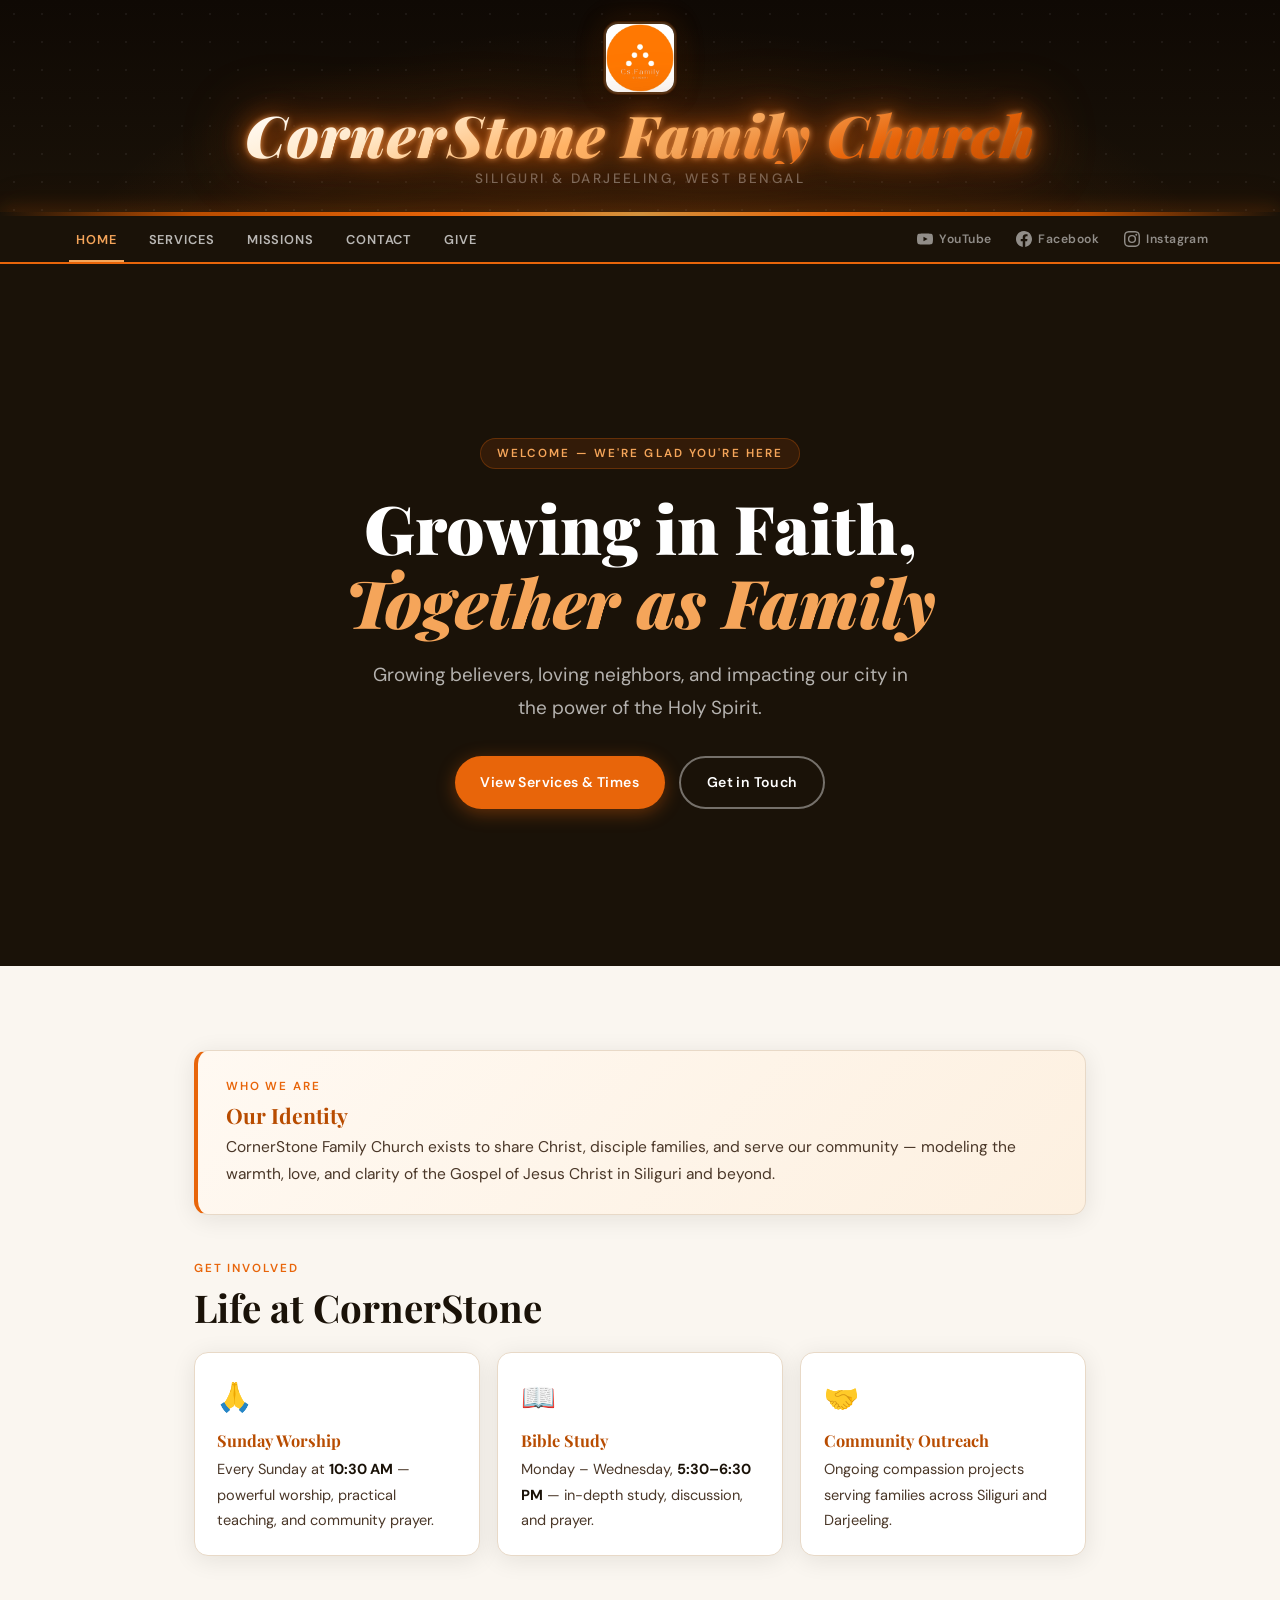
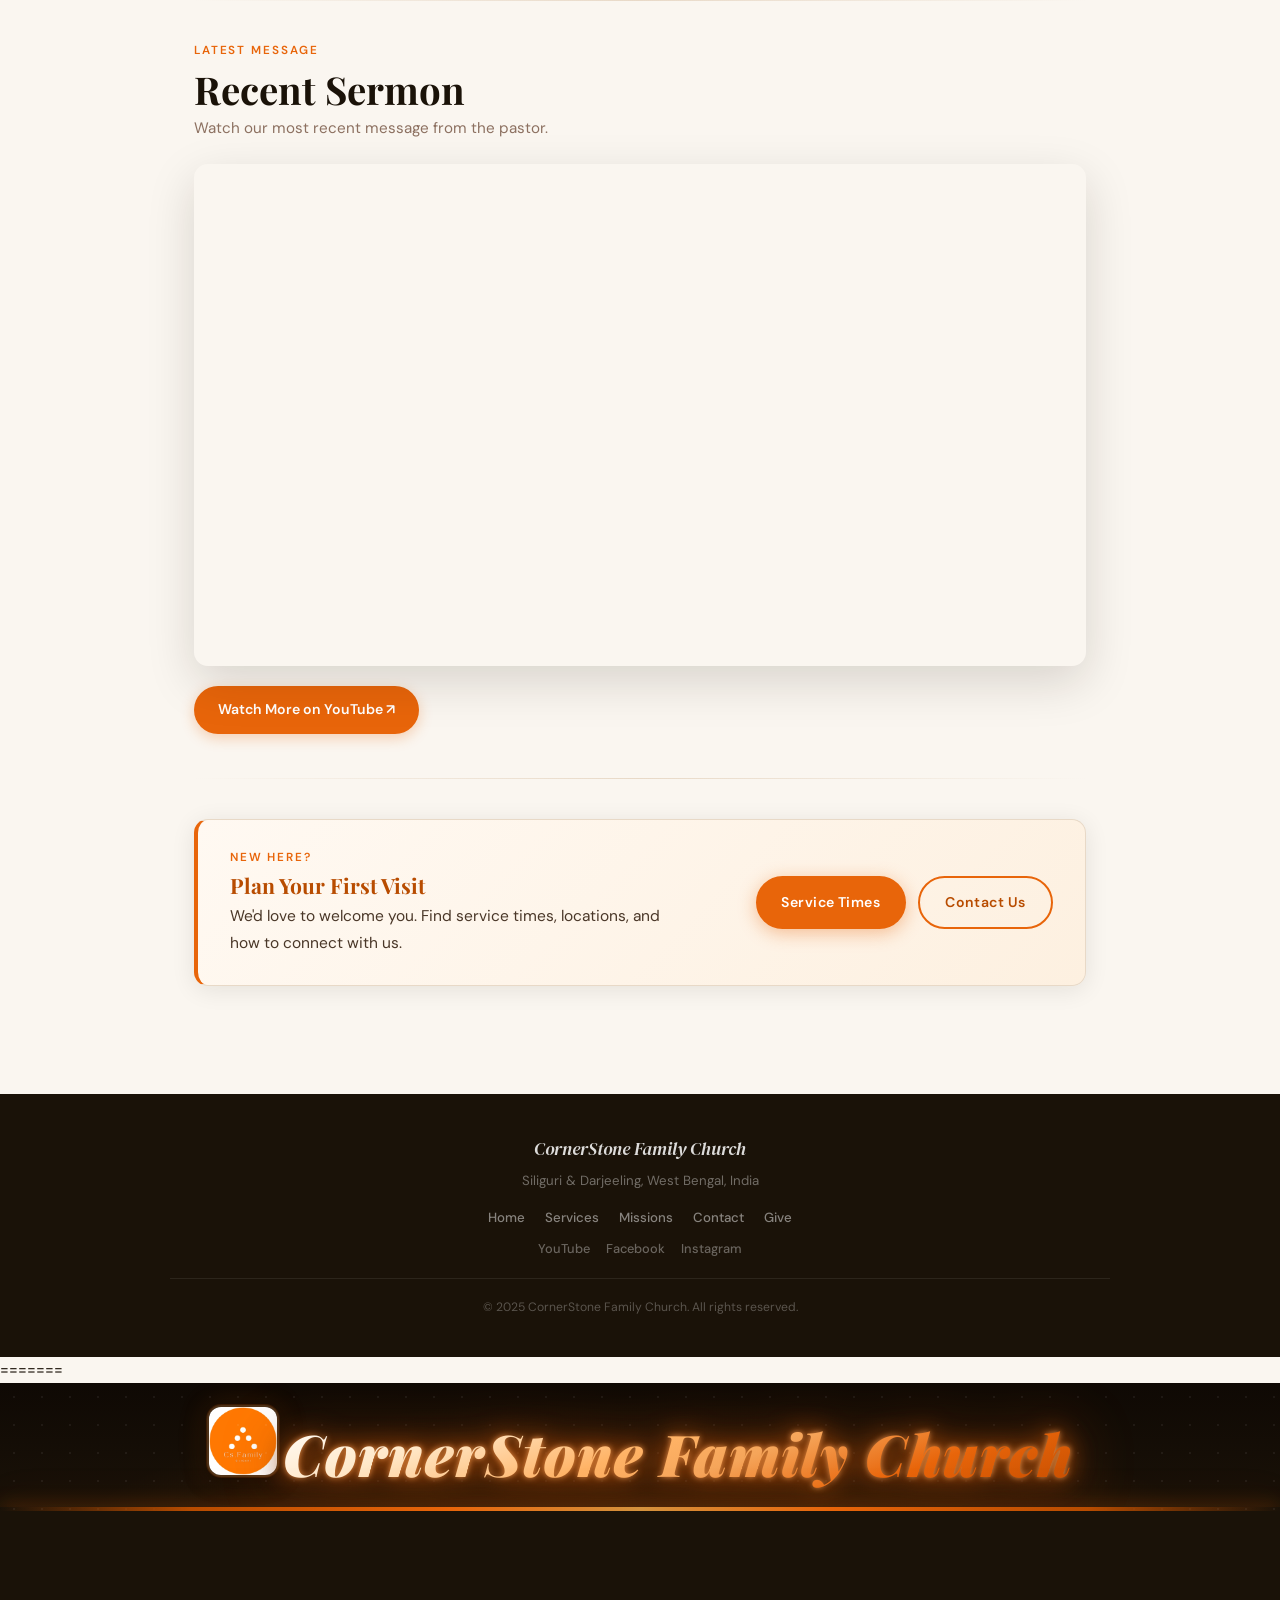
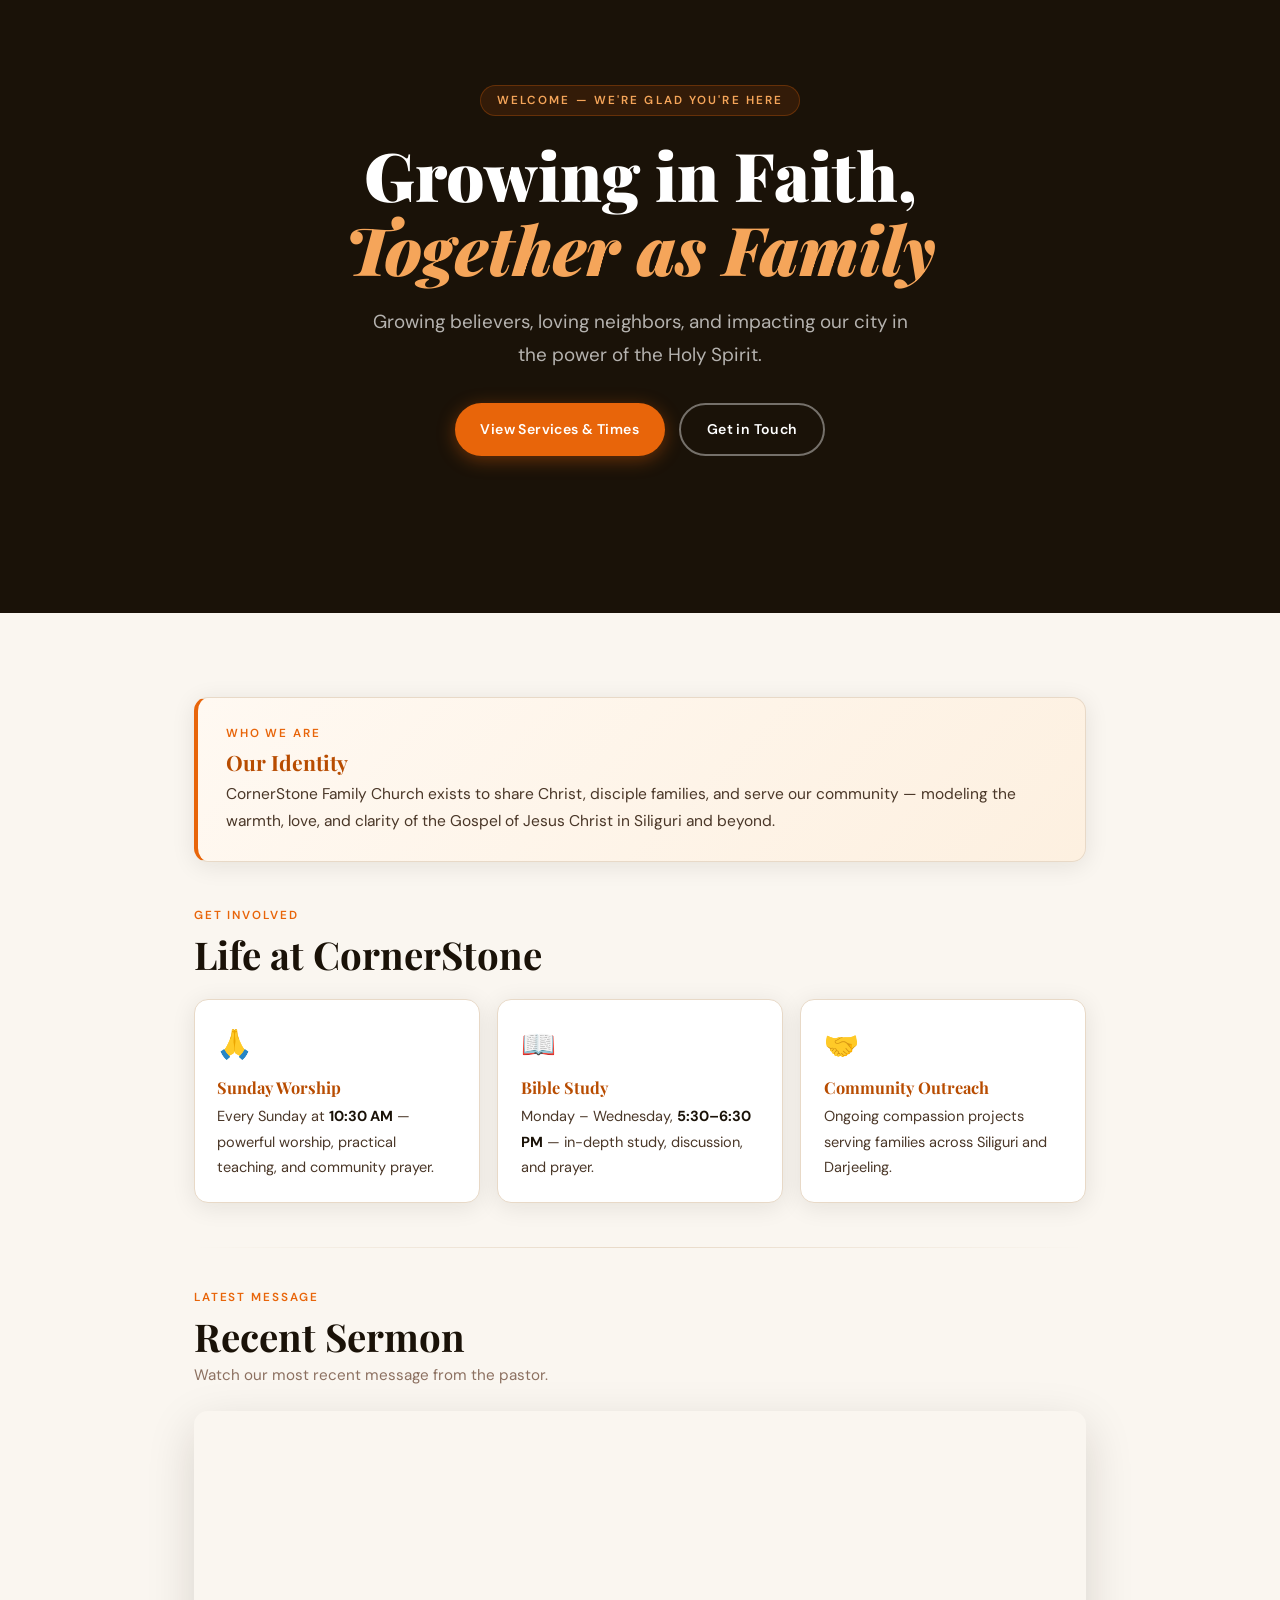
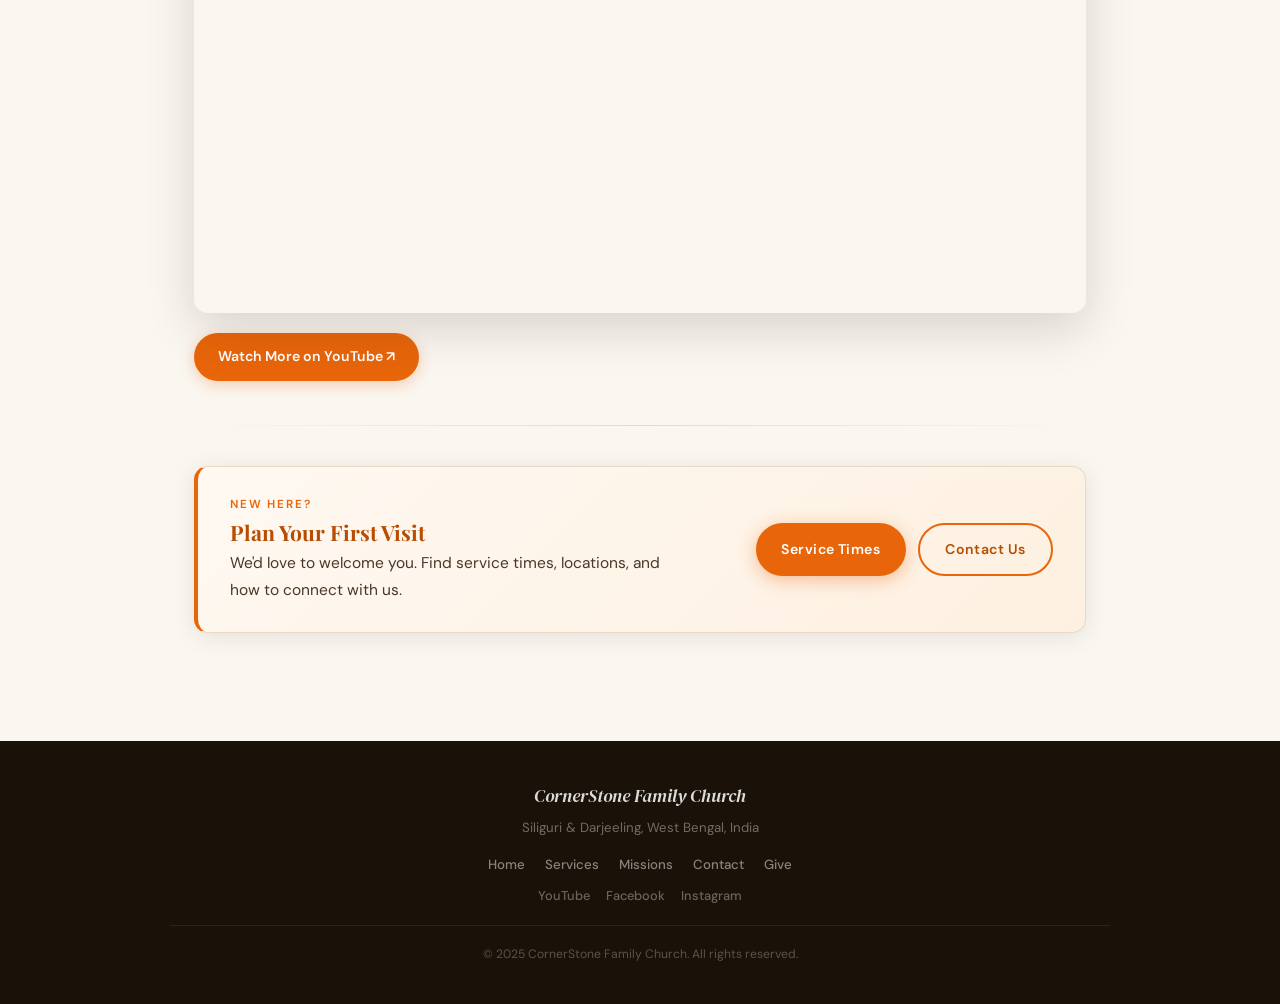
==== commit 2c2a4074: "finishing touches" ====
--- a/index.html
+++ b/index.html
@@ -1,4 +1,4 @@
-<<<<<<< HEAD
+
 <!DOCTYPE html>
 <html lang="en">
 <head>
@@ -239,4 +239,4 @@
   <script src="nav.js"></script>
 </body>
 </html>
->>>>>>> 884a267f84f0d3b097bdd51c62d2d315a9a38f2e
+
--- a/styles.css
+++ b/styles.css
@@ -1,4 +1,3 @@
-<<<<<<< HEAD
 @import url('https://fonts.googleapis.com/css2?family=Playfair+Display:ital,wght@0,700;0,900;1,700&family=DM+Sans:wght@300;400;500;600&family=DM+Serif+Display:ital@0;1&display=swap');
 
 *, *::before, *::after { box-sizing: border-box; margin: 0; padding: 0; }
@@ -802,699 +801,4 @@
   .btn-outline:hover, .hero-cta a.secondary:hover,
   .btn-ghost:hover,
   .section-action a:hover { transform: none; }
-=======
-@import url('https://fonts.googleapis.com/css2?family=Playfair+Display:ital,wght@0,700;0,900;1,700&family=DM+Sans:wght@300;400;500;600&family=DM+Serif+Display:ital@0;1&display=swap');
-
-*, *::before, *::after { box-sizing: border-box; margin: 0; padding: 0; }
-
-:root {
-  --brand:        #e8650a;
-  --brand-dark:   #b84c00;
-  --brand-light:  #fdf0e3;
-  --brand-mid:    #f5a55a;
-  --gold:         #d4933e;
-  --ink:          #1a1208;
-  --ink-soft:     #4a3728;
-  --ink-faint:    #8c7060;
-  --paper:        #faf6f0;
-  --paper-warm:   #f5ede0;
-  --white:        #ffffff;
-  --card-border:  #e8d9c7;
-  --radius:       14px;
-  --radius-sm:    8px;
-  --shadow:       0 4px 24px rgba(26,18,8,.09);
-  --shadow-lg:    0 16px 48px rgba(26,18,8,.15);
-  --transition:   0.25s cubic-bezier(0.4,0,0.2,1);
-  /* nav height — used to offset anchors if needed */
-  --nav-h:        46px;
-}
-
-html { scroll-behavior: smooth; font-size: 16px; -webkit-text-size-adjust: 100%; }
-
-body {
-  font-family: 'DM Sans', sans-serif;
-  background: var(--paper);
-  color: var(--ink);
-  line-height: 1.65;
-  overflow-x: hidden;
-  -webkit-font-smoothing: antialiased;
-}
-
-::-webkit-scrollbar { width: 5px; }
-::-webkit-scrollbar-track { background: var(--paper-warm); }
-::-webkit-scrollbar-thumb { background: var(--brand-mid); border-radius: 99px; }
-
-/* ── TYPOGRAPHY ── */
-h1,h2,h3,h4 { font-family: 'Playfair Display', Georgia, serif; line-height: 1.18; color: var(--ink); }
-h2 { font-size: clamp(1.45rem, 3.5vw, 2.4rem); font-weight: 700; }
-h3 { font-size: clamp(1rem, 2vw, 1.32rem); font-weight: 700; }
-p  { font-size: 0.97rem; color: var(--ink-soft); line-height: 1.75; }
-a  { color: var(--brand); text-decoration: none; transition: color var(--transition); }
-a:hover { color: var(--brand-dark); }
-strong { color: var(--ink); }
-
-/* ── HEADER ── */
-.site-header {
-  background: var(--ink);
-  padding: 0 1.75rem;
-  display: flex;
-  align-items: center;
-  justify-content: space-between;
-  min-height: 66px;
-  position: relative;
-}
-.site-header::after {
-  content: '';
-  position: absolute;
-  bottom: 0; left: 0; right: 0; height: 3px;
-  background: linear-gradient(90deg, var(--brand), var(--gold), var(--brand-mid));
-}
-.brand-wrap { display: flex; align-items: center; gap: 0.8rem; min-width: 0; }
-.brand-logo {
-  height: 44px; width: auto; flex-shrink: 0;
-  border-radius: 9px;
-  border: 2px solid rgba(255,255,255,.15);
-  object-fit: contain;
-}
-.brand-name {
-  font-family: 'DM Serif Display', Georgia, serif;
-  font-size: clamp(0.88rem, 2vw, 1.3rem);
-  color: var(--white);
-  font-style: italic;
-  letter-spacing: 0.01em;
-  white-space: nowrap;
-  overflow: hidden;
-  text-overflow: ellipsis;
-}
-
-/* ── NAV ── */
-.site-nav {
-  position: sticky; top: 0; z-index: 1000;
-  background: var(--ink);
-  border-bottom: 2px solid var(--brand);
-}
-/* inner wrapper: links left/center, socials right */
-.nav-inner {
-  display: flex;
-  align-items: stretch;
-  justify-content: space-between;
-  max-width: 1200px;
-  margin: 0 auto;
-  padding: 0 1.25rem;
-  position: relative;
-}
-.nav-links {
-  list-style: none;
-  display: flex;
-  flex-wrap: nowrap;
-  align-items: stretch;
-  gap: 0;
-  margin: 0; padding: 0;
-}
-.nav-links li a {
-  display: flex; align-items: center;
-  padding: 0 1rem;
-  height: var(--nav-h);
-  color: rgba(255,255,255,.7);
-  font-weight: 600;
-  font-size: 0.8rem;
-  letter-spacing: 0.07em;
-  text-transform: uppercase;
-  transition: color var(--transition);
-  position: relative;
-  white-space: nowrap;
-}
-.nav-links li a::after {
-  content: '';
-  position: absolute;
-  bottom: 0; left: 50%; right: 50%; height: 2px;
-  background: var(--brand);
-  transition: left var(--transition), right var(--transition);
-}
-.nav-links li a:hover { color: var(--white); }
-.nav-links li a:hover::after,
-.nav-links li a.active::after { left: 12%; right: 12%; }
-.nav-links li a.active { color: var(--brand-mid); }
-.nav-links li a.active::after { background: var(--brand-mid); }
-
-/* Social icons in nav */
-.nav-socials {
-  display: flex; align-items: center; gap: 0.1rem;
-  flex-shrink: 0;
-}
-.nav-social-link {
-  display: flex; align-items: center; gap: 0.38rem;
-  padding: 0 0.72rem;
-  height: var(--nav-h);
-  color: rgba(255,255,255,.52);
-  font-size: 0.76rem; font-weight: 600;
-  letter-spacing: 0.04em;
-  transition: color var(--transition), background var(--transition);
-  white-space: nowrap;
-}
-.nav-social-link svg { flex-shrink: 0; }
-.nav-social-link:hover { color: var(--brand-mid); background: rgba(255,255,255,.05); }
-.nav-social-label { /* shown on wider screens */ }
-
-/* Hamburger */
-.nav-toggle {
-  display: none;
-  background: none; border: none; cursor: pointer;
-  padding: 0.75rem 0.5rem;
-  align-items: center; justify-content: center;
-  flex-direction: column; gap: 5px;
-  flex-shrink: 0;
-}
-.nav-toggle span {
-  display: block; width: 22px; height: 2px;
-  background: var(--white);
-  transition: transform .3s, opacity .3s;
-}
-
-/* ── HERO ── */
-.hero {
-  position: relative;
-  min-height: 78vh;
-  display: flex; flex-direction: column;
-  align-items: center; justify-content: center;
-  text-align: center;
-  padding: 5rem 1.5rem 4rem;
-  overflow: hidden;
-  background: var(--ink);
-}
-.hero-bg {
-  position: absolute; inset: 0;
-  background:
-    radial-gradient(ellipse at 28% 62%, rgba(232,101,10,.32) 0%, transparent 60%),
-    radial-gradient(ellipse at 78% 22%, rgba(212,147,62,.22) 0%, transparent 55%),
-    linear-gradient(160deg, #2a1a0a 0%, #1a1208 55%, #0e0804 100%);
-}
-.hero-pattern {
-  position: absolute; inset: 0; opacity: .06;
-  background-image: radial-gradient(circle, rgba(255,255,255,.7) 1px, transparent 1px);
-  background-size: 34px 34px;
-}
-.hero > * { position: relative; z-index: 1; }
-
-.hero-eyebrow {
-  display: inline-block;
-  font-size: 0.73rem; font-weight: 600;
-  letter-spacing: 0.18em; text-transform: uppercase;
-  color: var(--brand-mid);
-  background: rgba(232,101,10,.12);
-  border: 1px solid rgba(232,101,10,.28);
-  padding: 0.3rem 1rem; border-radius: 99px;
-  margin-bottom: 1.4rem;
-  animation: fadeUp 0.7s ease both;
-}
-.hero h2 {
-  font-size: clamp(1.9rem, 6vw, 4.2rem);
-  font-weight: 900; color: var(--white);
-  max-width: 780px; margin: 0 auto; line-height: 1.1;
-  animation: fadeUp 0.8s 0.1s ease both;
-}
-.hero h2 em { font-style: italic; color: var(--brand-mid); }
-.hero p {
-  font-size: clamp(0.95rem, 2vw, 1.18rem);
-  color: rgba(255,255,255,.68);
-  max-width: 560px; margin: 1.2rem auto 0;
-  animation: fadeUp 0.8s 0.2s ease both;
-}
-.hero-cta {
-  display: flex; gap: 0.9rem; flex-wrap: wrap;
-  justify-content: center; margin-top: 2rem;
-  animation: fadeUp 0.8s 0.3s ease both;
-}
-.hero-sub { min-height: 44vh; }
-
-/* ── BUTTONS ── */
-.btn {
-  display: inline-flex; align-items: center; justify-content: center;
-  font-family: 'DM Sans', sans-serif;
-  font-weight: 600; font-size: 0.88rem;
-  letter-spacing: 0.03em;
-  padding: 0.8rem 1.6rem;
-  border-radius: 99px; cursor: pointer;
-  transition: transform var(--transition), box-shadow var(--transition), background var(--transition), color var(--transition);
-  text-decoration: none; border: none;
-  touch-action: manipulation;
-  -webkit-tap-highlight-color: transparent;
-}
-.btn:hover { text-decoration: none; transform: translateY(-2px); }
-
-.btn-primary, .hero-cta a:not(.btn-outline) {
-  display: inline-flex; align-items: center; justify-content: center;
-  font-family: 'DM Sans', sans-serif;
-  font-weight: 600; font-size: 0.88rem; letter-spacing: 0.03em;
-  padding: 0.8rem 1.6rem; border-radius: 99px; cursor: pointer;
-  background: var(--brand); color: var(--white);
-  box-shadow: 0 4px 18px rgba(232,101,10,.38);
-  transition: transform var(--transition), box-shadow var(--transition), background var(--transition);
-  text-decoration: none; border: none;
-  touch-action: manipulation; -webkit-tap-highlight-color: transparent;
-}
-.btn-primary:hover, .hero-cta a:not(.btn-outline):hover {
-  background: var(--brand-dark); transform: translateY(-2px);
-  box-shadow: 0 8px 24px rgba(232,101,10,.42); color: var(--white);
-}
-
-.btn-outline, .hero-cta a.secondary {
-  display: inline-flex; align-items: center; justify-content: center;
-  font-family: 'DM Sans', sans-serif;
-  font-weight: 600; font-size: 0.88rem; letter-spacing: 0.03em;
-  padding: 0.8rem 1.6rem; border-radius: 99px; cursor: pointer;
-  background: transparent; color: var(--white);
-  border: 2px solid rgba(255,255,255,.4);
-  transition: transform var(--transition), background var(--transition), border-color var(--transition);
-  text-decoration: none;
-  touch-action: manipulation; -webkit-tap-highlight-color: transparent;
-}
-.btn-outline:hover, .hero-cta a.secondary:hover {
-  background: rgba(255,255,255,.1); border-color: rgba(255,255,255,.75);
-  transform: translateY(-2px); color: var(--white);
-}
-
-.btn-ghost {
-  background: transparent; color: var(--brand-dark);
-  border: 2px solid var(--brand);
-}
-.btn-ghost:hover { background: var(--brand-light); }
-
-/* ── LAYOUT ── */
-main { max-width: 940px; margin: 0 auto; padding: 2.5rem 1.5rem 4rem; }
-section { margin-bottom: 2.75rem; }
-
-/* ── BANNERS ── */
-.intro-banner {
-  background: linear-gradient(135deg, #fff9f2, #fdf0e0);
-  border: 1px solid var(--card-border);
-  border-left: 4px solid var(--brand);
-  padding: 1.6rem 1.75rem;
-  border-radius: var(--radius);
-  box-shadow: var(--shadow);
-}
-.intro-banner h3 { color: var(--brand-dark); margin-bottom: 0.4rem; }
-
-.cta-banner {
-  display: flex; align-items: center; justify-content: space-between;
-  gap: 1.5rem; flex-wrap: wrap;
-  background: linear-gradient(135deg, #fff9f2, #fdf0e0);
-  border: 1px solid var(--card-border);
-  border-left: 4px solid var(--brand);
-  padding: 1.75rem 2rem;
-  border-radius: var(--radius);
-  box-shadow: var(--shadow);
-}
-.cta-banner-text h3 { color: var(--brand-dark); margin-bottom: 0.3rem; }
-.cta-banner-text p { max-width: 440px; }
-.cta-banner-actions { display: flex; gap: 0.75rem; flex-wrap: wrap; flex-shrink: 0; }
-
-/* ── LABELS / HEADINGS ── */
-.section-label {
-  font-size: 0.73rem; font-weight: 600;
-  letter-spacing: 0.16em; text-transform: uppercase;
-  color: var(--brand); display: block; margin-bottom: 0.4rem;
-}
-.section-heading { margin-bottom: 1.4rem; }
-.section-heading h2 { margin-bottom: 0.2rem; }
-.section-heading p { color: var(--ink-faint); font-size: 0.95rem; }
-
-/* ── CARDS ── */
-.section-cards {
-  display: grid;
-  grid-template-columns: repeat(auto-fit, minmax(210px, 1fr));
-  gap: 1.1rem; margin-top: 1.1rem;
-}
-.section-card {
-  background: var(--white);
-  border: 1px solid var(--card-border);
-  border-radius: var(--radius);
-  padding: 1.35rem 1.4rem;
-  box-shadow: var(--shadow);
-  transition: transform var(--transition), box-shadow var(--transition);
-}
-.section-card:hover { transform: translateY(-4px); box-shadow: var(--shadow-lg); }
-.section-card h3 { color: var(--brand-dark); margin-bottom: 0.45rem; font-size: 1.02rem; }
-.section-card p { font-size: 0.91rem; }
-.section-card .card-icon { font-size: 1.75rem; margin-bottom: 0.6rem; display: block; }
-.section-card .card-action {
-  display: inline-block; margin-top: 0.9rem;
-  font-size: 0.83rem; font-weight: 600; color: var(--brand);
-  border-bottom: 1px solid var(--brand-mid); padding-bottom: 1px;
-  transition: color var(--transition);
-}
-.section-card .card-action:hover { color: var(--brand-dark); }
-
-.section-action { margin-top: 1.25rem; }
-.section-action a {
-  display: inline-flex; align-items: center; justify-content: center;
-  background: var(--brand); color: var(--white);
-  font-family: 'DM Sans', sans-serif; font-weight: 600;
-  font-size: 0.88rem; padding: 0.76rem 1.5rem;
-  border-radius: 99px; text-decoration: none;
-  box-shadow: 0 4px 14px rgba(232,101,10,.28);
-  transition: background var(--transition), transform var(--transition), box-shadow var(--transition);
-  touch-action: manipulation; -webkit-tap-highlight-color: transparent;
-}
-.section-action a:hover {
-  background: var(--brand-dark); transform: translateY(-2px);
-  box-shadow: 0 8px 22px rgba(232,101,10,.35);
-}
-
-/* ── DIVIDER ── */
-.divider {
-  height: 1px;
-  background: linear-gradient(90deg, transparent, var(--card-border), transparent);
-  margin: 0.25rem 0 2.5rem;
-}
-
-/* ── MISSION CARDS ── */
-.mission-card {
-  background: var(--white);
-  border: 1px solid var(--card-border);
-  border-left: 5px solid var(--brand);
-  border-radius: var(--radius);
-  padding: 1.7rem 1.75rem;
-  margin-bottom: 1.1rem;
-  box-shadow: var(--shadow);
-  transition: transform var(--transition), box-shadow var(--transition);
-}
-.mission-card:hover { transform: translateY(-3px); box-shadow: var(--shadow-lg); }
-.mission-card h2 { font-size: 1.28rem; color: var(--ink); margin-bottom: 0.3rem; }
-.mission-date {
-  font-size: 0.76rem; color: var(--brand); font-weight: 600;
-  letter-spacing: 0.07em; text-transform: uppercase; margin-bottom: 0.6rem;
-}
-.mission-stats { display: flex; gap: 1rem; margin-top: 1rem; flex-wrap: wrap; }
-.mission-stat {
-  text-align: center;
-  background: var(--brand-light);
-  border-radius: var(--radius-sm);
-  padding: 0.65rem 1.1rem; min-width: 85px;
-}
-.stat-num {
-  display: block; font-size: 1.5rem;
-  font-family: 'Playfair Display', serif; font-weight: 900;
-  color: var(--brand-dark); line-height: 1;
-}
-.stat-label {
-  display: block; font-size: 0.68rem; font-weight: 600;
-  letter-spacing: 0.08em; text-transform: uppercase;
-  color: var(--ink-faint); margin-top: 0.2rem;
-}
-
-/* ── LEADER GRID ── */
-.leader-grid {
-  display: grid;
-  grid-template-columns: repeat(auto-fit, minmax(235px, 1fr));
-  gap: 1.1rem; margin-top: 1.1rem;
-}
-.leader-card {
-  background: var(--white);
-  border: 1px solid var(--card-border);
-  border-radius: var(--radius);
-  padding: 1.35rem;
-  box-shadow: var(--shadow);
-  display: flex; align-items: center; gap: 1rem;
-  transition: transform var(--transition), box-shadow var(--transition);
-}
-.leader-card:hover { transform: translateY(-3px); box-shadow: var(--shadow-lg); }
-.leader-card img {
-  width: 64px; height: 64px; border-radius: 50%;
-  object-fit: cover; border: 3px solid var(--brand); flex-shrink: 0;
-}
-.leader-card-content h3 {
-  font-size: 0.7rem; text-transform: uppercase;
-  letter-spacing: 0.12em; color: var(--brand);
-  margin-bottom: 0.12rem;
-  font-family: 'DM Sans', sans-serif; font-weight: 700;
-}
-.leader-name {
-  font-size: 0.98rem; color: var(--ink);
-  font-family: 'Playfair Display', serif; font-weight: 700;
-  display: block; margin-bottom: 0.32rem;
-}
-.leader-card-content p { font-size: 0.82rem; margin: 0.07rem 0; color: var(--ink-soft); }
-.leader-card-content a { color: var(--brand); }
-
-/* Avatar initials */
-.leader-avatar {
-  width: 64px; height: 64px; border-radius: 50%;
-  background: linear-gradient(135deg, var(--brand), var(--brand-dark));
-  color: var(--white);
-  font-family: 'Playfair Display', serif; font-weight: 900; font-size: 1.1rem;
-  display: flex; align-items: center; justify-content: center;
-  flex-shrink: 0; border: 3px solid var(--brand);
-}
-
-/* ── VIDEO ── */
-.video-container {
-  position: relative; padding-bottom: 56.25%; height: 0;
-  overflow: hidden; border-radius: var(--radius);
-  box-shadow: var(--shadow-lg); margin: 1.1rem 0;
-}
-.video-container iframe {
-  position: absolute; top: 0; left: 0; width: 100%; height: 100%; border: 0;
-}
-
-/* ── CONTACT FORM ── */
-.contact-form {
-  background: var(--white); border: 1px solid var(--card-border);
-  border-radius: var(--radius); padding: 1.75rem; box-shadow: var(--shadow);
-}
-.form-row { display: grid; grid-template-columns: 1fr 1fr; gap: 1rem; }
-.form-group { display: flex; flex-direction: column; gap: 0.32rem; margin-bottom: 0.85rem; }
-.form-group label {
-  font-size: 0.76rem; font-weight: 600;
-  letter-spacing: 0.06em; text-transform: uppercase; color: var(--ink-soft);
-}
-.form-group input,
-.form-group textarea {
-  padding: 0.7rem 0.95rem;
-  border: 1.5px solid var(--card-border);
-  border-radius: var(--radius-sm);
-  font-family: 'DM Sans', sans-serif; font-size: 1rem;
-  color: var(--ink); background: var(--paper);
-  transition: border-color var(--transition), box-shadow var(--transition);
-  outline: none; width: 100%;
-  /* Prevent iOS zoom on focus (font-size >= 16px) */
-  font-size: max(1rem, 16px);
-}
-.form-group input:focus,
-.form-group textarea:focus {
-  border-color: var(--brand); box-shadow: 0 0 0 3px rgba(232,101,10,.1);
-}
-.form-group textarea { resize: vertical; min-height: 115px; }
-.form-submit {
-  width: 100%; padding: 0.9rem;
-  background: var(--brand); color: var(--white);
-  font-family: 'DM Sans', sans-serif; font-weight: 600; font-size: 0.97rem;
-  border: none; border-radius: var(--radius-sm); cursor: pointer;
-  transition: background var(--transition), transform var(--transition);
-  touch-action: manipulation; -webkit-tap-highlight-color: transparent;
-}
-.form-submit:hover { background: var(--brand-dark); transform: translateY(-1px); }
-
-/* ── INFO CARDS ── */
-.info-grid {
-  display: grid; grid-template-columns: repeat(auto-fit, minmax(200px, 1fr));
-  gap: 1.1rem; margin-top: 1.1rem;
-}
-.info-card {
-  background: var(--white); border: 1px solid var(--card-border);
-  border-radius: var(--radius); padding: 1.35rem; box-shadow: var(--shadow);
-}
-.info-card .info-icon { font-size: 1.55rem; margin-bottom: 0.6rem; display: block; }
-.info-card h3 {
-  font-size: 0.7rem; text-transform: uppercase; letter-spacing: 0.12em;
-  color: var(--brand); margin-bottom: 0.42rem;
-  font-family: 'DM Sans', sans-serif; font-weight: 700;
-}
-.info-card p, .info-card a { font-size: 0.89rem; color: var(--ink-soft); line-height: 1.85; }
-.info-card a:hover { color: var(--brand-dark); }
-
-/* ── HOURS TABLE ── */
-.hours-table { width: 100%; border-collapse: collapse; margin-top: 0.45rem; }
-.hours-table tr:not(:last-child) td { border-bottom: 1px solid var(--card-border); }
-.hours-table td { padding: 0.55rem 0.2rem; font-size: 0.85rem; }
-.hours-table td:first-child { color: var(--ink-soft); font-weight: 500; }
-.hours-table td:last-child { color: var(--brand-dark); font-weight: 600; text-align: right; }
-
-/* ── SOCIAL LINKS (contact page) ── */
-.social-links { display: flex; gap: 0.85rem; flex-wrap: wrap; margin-top: 1rem; }
-.social-link {
-  display: flex; align-items: center; gap: 0.5rem;
-  background: var(--white); border: 1px solid var(--card-border);
-  border-radius: 99px; padding: 0.56rem 1.15rem;
-  font-weight: 600; font-size: 0.86rem; color: var(--ink);
-  box-shadow: var(--shadow);
-  transition: transform var(--transition), box-shadow var(--transition), background var(--transition);
-  touch-action: manipulation;
-}
-.social-link:hover {
-  transform: translateY(-2px); box-shadow: var(--shadow-lg);
-  background: var(--brand-light); color: var(--brand-dark);
-}
-
-/* ── GIVE CARDS ── */
-.give-grid {
-  display: grid; grid-template-columns: repeat(auto-fit, minmax(215px, 1fr));
-  gap: 1.1rem; margin-top: 1.1rem;
-}
-.give-card {
-  background: var(--white); border: 1px solid var(--card-border);
-  border-radius: var(--radius); padding: 1.7rem 1.4rem; text-align: center;
-  box-shadow: var(--shadow);
-  transition: transform var(--transition), box-shadow var(--transition);
-}
-.give-card:hover { transform: translateY(-4px); box-shadow: var(--shadow-lg); }
-.give-card .give-icon { font-size: 2.1rem; margin-bottom: 0.85rem; display: block; }
-.give-card h3 { color: var(--ink); margin-bottom: 0.42rem; font-size: 1.07rem; }
-.give-card p { font-size: 0.89rem; color: var(--ink-soft); margin-bottom: 1.15rem; }
-.give-card.give-highlight {
-  background: linear-gradient(145deg, var(--brand), var(--brand-dark));
-  border-color: transparent;
-}
-.give-card.give-highlight h3,
-.give-card.give-highlight p { color: rgba(255,255,255,.92); }
-.give-card.give-highlight .section-action a {
-  background: var(--white); color: var(--brand-dark);
-  box-shadow: 0 4px 14px rgba(0,0,0,.15);
-}
-.give-card.give-highlight .section-action a:hover { background: var(--brand-light); }
-
-/* ── FOOTER ── */
-footer {
-  background: var(--ink); color: rgba(255,255,255,.45);
-  padding: 2.5rem 1.5rem; text-align: center;
-}
-.footer-inner { max-width: 940px; margin: 0 auto; }
-.footer-brand {
-  font-family: 'DM Serif Display', serif;
-  font-size: 1.12rem; font-style: italic;
-  color: rgba(255,255,255,.85); margin-bottom: 0.3rem;
-}
-.footer-links {
-  display: flex; gap: 1.25rem; justify-content: center;
-  flex-wrap: wrap; margin: 0.9rem 0 0.55rem;
-}
-.footer-links a {
-  color: rgba(255,255,255,.48); font-size: 0.83rem; font-weight: 500;
-  transition: color var(--transition);
-}
-.footer-links a:hover { color: var(--brand-mid); }
-.footer-social { display: flex; gap: 1rem; justify-content: center; margin-bottom: 0.4rem; }
-.footer-social a {
-  color: rgba(255,255,255,.35); font-size: 0.8rem; font-weight: 500;
-  transition: color var(--transition);
-}
-.footer-social a:hover { color: var(--brand-mid); }
-.footer-bottom {
-  font-size: 0.76rem; margin-top: 1.2rem;
-  border-top: 1px solid rgba(255,255,255,.08);
-  padding-top: 1.1rem; color: rgba(255,255,255,.28);
-}
-
-/* ── ANIMATIONS ── */
-@keyframes fadeUp {
-  from { opacity: 0; transform: translateY(20px); }
-  to   { opacity: 1; transform: translateY(0); }
-}
-.fade-up { opacity: 0; transform: translateY(22px); transition: opacity 0.55s ease, transform 0.55s ease; }
-.fade-up.visible { opacity: 1; transform: translateY(0); }
-
-/* ── RESPONSIVE: TABLET (≤ 900px) ── */
-@media (max-width: 900px) {
-  /* hide text labels on social icons to save space */
-  .nav-social-link span { display: none; }
-  .nav-social-link { padding: 0 0.6rem; }
-}
-
-/* ── RESPONSIVE: MOBILE (≤ 768px) ── */
-@media (max-width: 768px) {
-  :root { --nav-h: 44px; }
-
-  /* Header */
-  .site-header { padding: 0 1rem; min-height: 60px; }
-  .brand-logo { height: 38px; }
-
-  /* Nav: stack links vertically, show hamburger */
-  .nav-inner { flex-wrap: wrap; padding: 0 0.75rem; }
-  .nav-toggle { display: flex; order: 1; }
-  .nav-socials { order: 2; margin-left: auto; }
-  .nav-social-link span { display: none; }
-  .nav-social-link { padding: 0 0.55rem; }
-
-  .nav-links {
-    display: none;
-    flex-direction: column;
-    width: 100%;
-    order: 3;
-    border-top: 1px solid rgba(255,255,255,.08);
-    padding-bottom: 0.5rem;
-  }
-  .nav-links.open { display: flex; }
-  .nav-links li a {
-    height: auto;
-    padding: 0.75rem 1rem;
-    border-bottom: 1px solid rgba(255,255,255,.06);
-    font-size: 0.85rem;
-  }
-  .nav-links li a::after { display: none; }
-
-  /* Hero */
-  .hero { min-height: 58vh; padding: 3.5rem 1.15rem 3rem; }
-  .hero-sub { min-height: 38vh; padding: 3rem 1.15rem 2.5rem; }
-  .hero-cta { flex-direction: column; align-items: stretch; }
-  .hero-cta a { text-align: center; }
-
-  /* Layout */
-  main { padding: 1.75rem 1rem 3rem; }
-
-  /* Cards: 1 column on very small screens is handled by minmax, but force it */
-  .section-cards { grid-template-columns: 1fr 1fr; }
-
-  /* Forms */
-  .form-row { grid-template-columns: 1fr; }
-  .contact-form { padding: 1.25rem; }
-
-  /* CTA banner */
-  .cta-banner { flex-direction: column; padding: 1.4rem 1.25rem; }
-  .cta-banner-actions { width: 100%; }
-  .cta-banner-actions .btn,
-  .cta-banner-actions .btn-primary,
-  .cta-banner-actions .btn-ghost { flex: 1; text-align: center; justify-content: center; }
-
-  /* Mission */
-  .mission-card { padding: 1.2rem 1.1rem; }
-
-  /* Footer */
-  .footer-links { gap: 0.9rem; }
-}
-
-/* ── RESPONSIVE: SMALL MOBILE (≤ 480px) ── */
-@media (max-width: 480px) {
-  .section-cards { grid-template-columns: 1fr; }
-  .give-grid { grid-template-columns: 1fr; }
-  .leader-grid { grid-template-columns: 1fr; }
-  .info-grid { grid-template-columns: 1fr; }
-  .mission-stats { gap: 0.55rem; }
-  .social-links { flex-direction: column; }
-  .hero-cta a { width: 100%; }
-  .intro-banner { padding: 1.25rem 1.1rem; }
-  main { padding: 1.5rem 0.9rem 2.5rem; }
-}
-
-/* ── TOUCH IMPROVEMENTS ── */
-@media (hover: none) {
-  /* Remove hover transforms on touch devices — they stick */
-  .section-card:hover,
-  .leader-card:hover,
-  .mission-card:hover,
-  .give-card:hover { transform: none; box-shadow: var(--shadow); }
-  .btn-primary:hover, .hero-cta a:not(.btn-outline):hover,
-  .btn-outline:hover, .hero-cta a.secondary:hover,
-  .btn-ghost:hover,
-  .section-action a:hover { transform: none; }
->>>>>>> 884a267f84f0d3b097bdd51c62d2d315a9a38f2e
 }
--- a/styles.css
+++ b/styles.css
@@ -1,4 +1,3 @@
-<<<<<<< HEAD
 @import url('https://fonts.googleapis.com/css2?family=Playfair+Display:ital,wght@0,700;0,900;1,700&family=DM+Sans:wght@300;400;500;600&family=DM+Serif+Display:ital@0;1&display=swap');
 
 *, *::before, *::after { box-sizing: border-box; margin: 0; padding: 0; }
@@ -802,699 +801,4 @@
   .btn-outline:hover, .hero-cta a.secondary:hover,
   .btn-ghost:hover,
   .section-action a:hover { transform: none; }
-=======
-@import url('https://fonts.googleapis.com/css2?family=Playfair+Display:ital,wght@0,700;0,900;1,700&family=DM+Sans:wght@300;400;500;600&family=DM+Serif+Display:ital@0;1&display=swap');
-
-*, *::before, *::after { box-sizing: border-box; margin: 0; padding: 0; }
-
-:root {
-  --brand:        #e8650a;
-  --brand-dark:   #b84c00;
-  --brand-light:  #fdf0e3;
-  --brand-mid:    #f5a55a;
-  --gold:         #d4933e;
-  --ink:          #1a1208;
-  --ink-soft:     #4a3728;
-  --ink-faint:    #8c7060;
-  --paper:        #faf6f0;
-  --paper-warm:   #f5ede0;
-  --white:        #ffffff;
-  --card-border:  #e8d9c7;
-  --radius:       14px;
-  --radius-sm:    8px;
-  --shadow:       0 4px 24px rgba(26,18,8,.09);
-  --shadow-lg:    0 16px 48px rgba(26,18,8,.15);
-  --transition:   0.25s cubic-bezier(0.4,0,0.2,1);
-  /* nav height — used to offset anchors if needed */
-  --nav-h:        46px;
-}
-
-html { scroll-behavior: smooth; font-size: 16px; -webkit-text-size-adjust: 100%; }
-
-body {
-  font-family: 'DM Sans', sans-serif;
-  background: var(--paper);
-  color: var(--ink);
-  line-height: 1.65;
-  overflow-x: hidden;
-  -webkit-font-smoothing: antialiased;
-}
-
-::-webkit-scrollbar { width: 5px; }
-::-webkit-scrollbar-track { background: var(--paper-warm); }
-::-webkit-scrollbar-thumb { background: var(--brand-mid); border-radius: 99px; }
-
-/* ── TYPOGRAPHY ── */
-h1,h2,h3,h4 { font-family: 'Playfair Display', Georgia, serif; line-height: 1.18; color: var(--ink); }
-h2 { font-size: clamp(1.45rem, 3.5vw, 2.4rem); font-weight: 700; }
-h3 { font-size: clamp(1rem, 2vw, 1.32rem); font-weight: 700; }
-p  { font-size: 0.97rem; color: var(--ink-soft); line-height: 1.75; }
-a  { color: var(--brand); text-decoration: none; transition: color var(--transition); }
-a:hover { color: var(--brand-dark); }
-strong { color: var(--ink); }
-
-/* ── HEADER ── */
-.site-header {
-  background: var(--ink);
-  padding: 0 1.75rem;
-  display: flex;
-  align-items: center;
-  justify-content: space-between;
-  min-height: 66px;
-  position: relative;
-}
-.site-header::after {
-  content: '';
-  position: absolute;
-  bottom: 0; left: 0; right: 0; height: 3px;
-  background: linear-gradient(90deg, var(--brand), var(--gold), var(--brand-mid));
-}
-.brand-wrap { display: flex; align-items: center; gap: 0.8rem; min-width: 0; }
-.brand-logo {
-  height: 44px; width: auto; flex-shrink: 0;
-  border-radius: 9px;
-  border: 2px solid rgba(255,255,255,.15);
-  object-fit: contain;
-}
-.brand-name {
-  font-family: 'DM Serif Display', Georgia, serif;
-  font-size: clamp(0.88rem, 2vw, 1.3rem);
-  color: var(--white);
-  font-style: italic;
-  letter-spacing: 0.01em;
-  white-space: nowrap;
-  overflow: hidden;
-  text-overflow: ellipsis;
-}
-
-/* ── NAV ── */
-.site-nav {
-  position: sticky; top: 0; z-index: 1000;
-  background: var(--ink);
-  border-bottom: 2px solid var(--brand);
-}
-/* inner wrapper: links left/center, socials right */
-.nav-inner {
-  display: flex;
-  align-items: stretch;
-  justify-content: space-between;
-  max-width: 1200px;
-  margin: 0 auto;
-  padding: 0 1.25rem;
-  position: relative;
-}
-.nav-links {
-  list-style: none;
-  display: flex;
-  flex-wrap: nowrap;
-  align-items: stretch;
-  gap: 0;
-  margin: 0; padding: 0;
-}
-.nav-links li a {
-  display: flex; align-items: center;
-  padding: 0 1rem;
-  height: var(--nav-h);
-  color: rgba(255,255,255,.7);
-  font-weight: 600;
-  font-size: 0.8rem;
-  letter-spacing: 0.07em;
-  text-transform: uppercase;
-  transition: color var(--transition);
-  position: relative;
-  white-space: nowrap;
-}
-.nav-links li a::after {
-  content: '';
-  position: absolute;
-  bottom: 0; left: 50%; right: 50%; height: 2px;
-  background: var(--brand);
-  transition: left var(--transition), right var(--transition);
-}
-.nav-links li a:hover { color: var(--white); }
-.nav-links li a:hover::after,
-.nav-links li a.active::after { left: 12%; right: 12%; }
-.nav-links li a.active { color: var(--brand-mid); }
-.nav-links li a.active::after { background: var(--brand-mid); }
-
-/* Social icons in nav */
-.nav-socials {
-  display: flex; align-items: center; gap: 0.1rem;
-  flex-shrink: 0;
-}
-.nav-social-link {
-  display: flex; align-items: center; gap: 0.38rem;
-  padding: 0 0.72rem;
-  height: var(--nav-h);
-  color: rgba(255,255,255,.52);
-  font-size: 0.76rem; font-weight: 600;
-  letter-spacing: 0.04em;
-  transition: color var(--transition), background var(--transition);
-  white-space: nowrap;
-}
-.nav-social-link svg { flex-shrink: 0; }
-.nav-social-link:hover { color: var(--brand-mid); background: rgba(255,255,255,.05); }
-.nav-social-label { /* shown on wider screens */ }
-
-/* Hamburger */
-.nav-toggle {
-  display: none;
-  background: none; border: none; cursor: pointer;
-  padding: 0.75rem 0.5rem;
-  align-items: center; justify-content: center;
-  flex-direction: column; gap: 5px;
-  flex-shrink: 0;
-}
-.nav-toggle span {
-  display: block; width: 22px; height: 2px;
-  background: var(--white);
-  transition: transform .3s, opacity .3s;
-}
-
-/* ── HERO ── */
-.hero {
-  position: relative;
-  min-height: 78vh;
-  display: flex; flex-direction: column;
-  align-items: center; justify-content: center;
-  text-align: center;
-  padding: 5rem 1.5rem 4rem;
-  overflow: hidden;
-  background: var(--ink);
-}
-.hero-bg {
-  position: absolute; inset: 0;
-  background:
-    radial-gradient(ellipse at 28% 62%, rgba(232,101,10,.32) 0%, transparent 60%),
-    radial-gradient(ellipse at 78% 22%, rgba(212,147,62,.22) 0%, transparent 55%),
-    linear-gradient(160deg, #2a1a0a 0%, #1a1208 55%, #0e0804 100%);
-}
-.hero-pattern {
-  position: absolute; inset: 0; opacity: .06;
-  background-image: radial-gradient(circle, rgba(255,255,255,.7) 1px, transparent 1px);
-  background-size: 34px 34px;
-}
-.hero > * { position: relative; z-index: 1; }
-
-.hero-eyebrow {
-  display: inline-block;
-  font-size: 0.73rem; font-weight: 600;
-  letter-spacing: 0.18em; text-transform: uppercase;
-  color: var(--brand-mid);
-  background: rgba(232,101,10,.12);
-  border: 1px solid rgba(232,101,10,.28);
-  padding: 0.3rem 1rem; border-radius: 99px;
-  margin-bottom: 1.4rem;
-  animation: fadeUp 0.7s ease both;
-}
-.hero h2 {
-  font-size: clamp(1.9rem, 6vw, 4.2rem);
-  font-weight: 900; color: var(--white);
-  max-width: 780px; margin: 0 auto; line-height: 1.1;
-  animation: fadeUp 0.8s 0.1s ease both;
-}
-.hero h2 em { font-style: italic; color: var(--brand-mid); }
-.hero p {
-  font-size: clamp(0.95rem, 2vw, 1.18rem);
-  color: rgba(255,255,255,.68);
-  max-width: 560px; margin: 1.2rem auto 0;
-  animation: fadeUp 0.8s 0.2s ease both;
-}
-.hero-cta {
-  display: flex; gap: 0.9rem; flex-wrap: wrap;
-  justify-content: center; margin-top: 2rem;
-  animation: fadeUp 0.8s 0.3s ease both;
-}
-.hero-sub { min-height: 44vh; }
-
-/* ── BUTTONS ── */
-.btn {
-  display: inline-flex; align-items: center; justify-content: center;
-  font-family: 'DM Sans', sans-serif;
-  font-weight: 600; font-size: 0.88rem;
-  letter-spacing: 0.03em;
-  padding: 0.8rem 1.6rem;
-  border-radius: 99px; cursor: pointer;
-  transition: transform var(--transition), box-shadow var(--transition), background var(--transition), color var(--transition);
-  text-decoration: none; border: none;
-  touch-action: manipulation;
-  -webkit-tap-highlight-color: transparent;
-}
-.btn:hover { text-decoration: none; transform: translateY(-2px); }
-
-.btn-primary, .hero-cta a:not(.btn-outline) {
-  display: inline-flex; align-items: center; justify-content: center;
-  font-family: 'DM Sans', sans-serif;
-  font-weight: 600; font-size: 0.88rem; letter-spacing: 0.03em;
-  padding: 0.8rem 1.6rem; border-radius: 99px; cursor: pointer;
-  background: var(--brand); color: var(--white);
-  box-shadow: 0 4px 18px rgba(232,101,10,.38);
-  transition: transform var(--transition), box-shadow var(--transition), background var(--transition);
-  text-decoration: none; border: none;
-  touch-action: manipulation; -webkit-tap-highlight-color: transparent;
-}
-.btn-primary:hover, .hero-cta a:not(.btn-outline):hover {
-  background: var(--brand-dark); transform: translateY(-2px);
-  box-shadow: 0 8px 24px rgba(232,101,10,.42); color: var(--white);
-}
-
-.btn-outline, .hero-cta a.secondary {
-  display: inline-flex; align-items: center; justify-content: center;
-  font-family: 'DM Sans', sans-serif;
-  font-weight: 600; font-size: 0.88rem; letter-spacing: 0.03em;
-  padding: 0.8rem 1.6rem; border-radius: 99px; cursor: pointer;
-  background: transparent; color: var(--white);
-  border: 2px solid rgba(255,255,255,.4);
-  transition: transform var(--transition), background var(--transition), border-color var(--transition);
-  text-decoration: none;
-  touch-action: manipulation; -webkit-tap-highlight-color: transparent;
-}
-.btn-outline:hover, .hero-cta a.secondary:hover {
-  background: rgba(255,255,255,.1); border-color: rgba(255,255,255,.75);
-  transform: translateY(-2px); color: var(--white);
-}
-
-.btn-ghost {
-  background: transparent; color: var(--brand-dark);
-  border: 2px solid var(--brand);
-}
-.btn-ghost:hover { background: var(--brand-light); }
-
-/* ── LAYOUT ── */
-main { max-width: 940px; margin: 0 auto; padding: 2.5rem 1.5rem 4rem; }
-section { margin-bottom: 2.75rem; }
-
-/* ── BANNERS ── */
-.intro-banner {
-  background: linear-gradient(135deg, #fff9f2, #fdf0e0);
-  border: 1px solid var(--card-border);
-  border-left: 4px solid var(--brand);
-  padding: 1.6rem 1.75rem;
-  border-radius: var(--radius);
-  box-shadow: var(--shadow);
-}
-.intro-banner h3 { color: var(--brand-dark); margin-bottom: 0.4rem; }
-
-.cta-banner {
-  display: flex; align-items: center; justify-content: space-between;
-  gap: 1.5rem; flex-wrap: wrap;
-  background: linear-gradient(135deg, #fff9f2, #fdf0e0);
-  border: 1px solid var(--card-border);
-  border-left: 4px solid var(--brand);
-  padding: 1.75rem 2rem;
-  border-radius: var(--radius);
-  box-shadow: var(--shadow);
-}
-.cta-banner-text h3 { color: var(--brand-dark); margin-bottom: 0.3rem; }
-.cta-banner-text p { max-width: 440px; }
-.cta-banner-actions { display: flex; gap: 0.75rem; flex-wrap: wrap; flex-shrink: 0; }
-
-/* ── LABELS / HEADINGS ── */
-.section-label {
-  font-size: 0.73rem; font-weight: 600;
-  letter-spacing: 0.16em; text-transform: uppercase;
-  color: var(--brand); display: block; margin-bottom: 0.4rem;
-}
-.section-heading { margin-bottom: 1.4rem; }
-.section-heading h2 { margin-bottom: 0.2rem; }
-.section-heading p { color: var(--ink-faint); font-size: 0.95rem; }
-
-/* ── CARDS ── */
-.section-cards {
-  display: grid;
-  grid-template-columns: repeat(auto-fit, minmax(210px, 1fr));
-  gap: 1.1rem; margin-top: 1.1rem;
-}
-.section-card {
-  background: var(--white);
-  border: 1px solid var(--card-border);
-  border-radius: var(--radius);
-  padding: 1.35rem 1.4rem;
-  box-shadow: var(--shadow);
-  transition: transform var(--transition), box-shadow var(--transition);
-}
-.section-card:hover { transform: translateY(-4px); box-shadow: var(--shadow-lg); }
-.section-card h3 { color: var(--brand-dark); margin-bottom: 0.45rem; font-size: 1.02rem; }
-.section-card p { font-size: 0.91rem; }
-.section-card .card-icon { font-size: 1.75rem; margin-bottom: 0.6rem; display: block; }
-.section-card .card-action {
-  display: inline-block; margin-top: 0.9rem;
-  font-size: 0.83rem; font-weight: 600; color: var(--brand);
-  border-bottom: 1px solid var(--brand-mid); padding-bottom: 1px;
-  transition: color var(--transition);
-}
-.section-card .card-action:hover { color: var(--brand-dark); }
-
-.section-action { margin-top: 1.25rem; }
-.section-action a {
-  display: inline-flex; align-items: center; justify-content: center;
-  background: var(--brand); color: var(--white);
-  font-family: 'DM Sans', sans-serif; font-weight: 600;
-  font-size: 0.88rem; padding: 0.76rem 1.5rem;
-  border-radius: 99px; text-decoration: none;
-  box-shadow: 0 4px 14px rgba(232,101,10,.28);
-  transition: background var(--transition), transform var(--transition), box-shadow var(--transition);
-  touch-action: manipulation; -webkit-tap-highlight-color: transparent;
-}
-.section-action a:hover {
-  background: var(--brand-dark); transform: translateY(-2px);
-  box-shadow: 0 8px 22px rgba(232,101,10,.35);
-}
-
-/* ── DIVIDER ── */
-.divider {
-  height: 1px;
-  background: linear-gradient(90deg, transparent, var(--card-border), transparent);
-  margin: 0.25rem 0 2.5rem;
-}
-
-/* ── MISSION CARDS ── */
-.mission-card {
-  background: var(--white);
-  border: 1px solid var(--card-border);
-  border-left: 5px solid var(--brand);
-  border-radius: var(--radius);
-  padding: 1.7rem 1.75rem;
-  margin-bottom: 1.1rem;
-  box-shadow: var(--shadow);
-  transition: transform var(--transition), box-shadow var(--transition);
-}
-.mission-card:hover { transform: translateY(-3px); box-shadow: var(--shadow-lg); }
-.mission-card h2 { font-size: 1.28rem; color: var(--ink); margin-bottom: 0.3rem; }
-.mission-date {
-  font-size: 0.76rem; color: var(--brand); font-weight: 600;
-  letter-spacing: 0.07em; text-transform: uppercase; margin-bottom: 0.6rem;
-}
-.mission-stats { display: flex; gap: 1rem; margin-top: 1rem; flex-wrap: wrap; }
-.mission-stat {
-  text-align: center;
-  background: var(--brand-light);
-  border-radius: var(--radius-sm);
-  padding: 0.65rem 1.1rem; min-width: 85px;
-}
-.stat-num {
-  display: block; font-size: 1.5rem;
-  font-family: 'Playfair Display', serif; font-weight: 900;
-  color: var(--brand-dark); line-height: 1;
-}
-.stat-label {
-  display: block; font-size: 0.68rem; font-weight: 600;
-  letter-spacing: 0.08em; text-transform: uppercase;
-  color: var(--ink-faint); margin-top: 0.2rem;
-}
-
-/* ── LEADER GRID ── */
-.leader-grid {
-  display: grid;
-  grid-template-columns: repeat(auto-fit, minmax(235px, 1fr));
-  gap: 1.1rem; margin-top: 1.1rem;
-}
-.leader-card {
-  background: var(--white);
-  border: 1px solid var(--card-border);
-  border-radius: var(--radius);
-  padding: 1.35rem;
-  box-shadow: var(--shadow);
-  display: flex; align-items: center; gap: 1rem;
-  transition: transform var(--transition), box-shadow var(--transition);
-}
-.leader-card:hover { transform: translateY(-3px); box-shadow: var(--shadow-lg); }
-.leader-card img {
-  width: 64px; height: 64px; border-radius: 50%;
-  object-fit: cover; border: 3px solid var(--brand); flex-shrink: 0;
-}
-.leader-card-content h3 {
-  font-size: 0.7rem; text-transform: uppercase;
-  letter-spacing: 0.12em; color: var(--brand);
-  margin-bottom: 0.12rem;
-  font-family: 'DM Sans', sans-serif; font-weight: 700;
-}
-.leader-name {
-  font-size: 0.98rem; color: var(--ink);
-  font-family: 'Playfair Display', serif; font-weight: 700;
-  display: block; margin-bottom: 0.32rem;
-}
-.leader-card-content p { font-size: 0.82rem; margin: 0.07rem 0; color: var(--ink-soft); }
-.leader-card-content a { color: var(--brand); }
-
-/* Avatar initials */
-.leader-avatar {
-  width: 64px; height: 64px; border-radius: 50%;
-  background: linear-gradient(135deg, var(--brand), var(--brand-dark));
-  color: var(--white);
-  font-family: 'Playfair Display', serif; font-weight: 900; font-size: 1.1rem;
-  display: flex; align-items: center; justify-content: center;
-  flex-shrink: 0; border: 3px solid var(--brand);
-}
-
-/* ── VIDEO ── */
-.video-container {
-  position: relative; padding-bottom: 56.25%; height: 0;
-  overflow: hidden; border-radius: var(--radius);
-  box-shadow: var(--shadow-lg); margin: 1.1rem 0;
-}
-.video-container iframe {
-  position: absolute; top: 0; left: 0; width: 100%; height: 100%; border: 0;
-}
-
-/* ── CONTACT FORM ── */
-.contact-form {
-  background: var(--white); border: 1px solid var(--card-border);
-  border-radius: var(--radius); padding: 1.75rem; box-shadow: var(--shadow);
-}
-.form-row { display: grid; grid-template-columns: 1fr 1fr; gap: 1rem; }
-.form-group { display: flex; flex-direction: column; gap: 0.32rem; margin-bottom: 0.85rem; }
-.form-group label {
-  font-size: 0.76rem; font-weight: 600;
-  letter-spacing: 0.06em; text-transform: uppercase; color: var(--ink-soft);
-}
-.form-group input,
-.form-group textarea {
-  padding: 0.7rem 0.95rem;
-  border: 1.5px solid var(--card-border);
-  border-radius: var(--radius-sm);
-  font-family: 'DM Sans', sans-serif; font-size: 1rem;
-  color: var(--ink); background: var(--paper);
-  transition: border-color var(--transition), box-shadow var(--transition);
-  outline: none; width: 100%;
-  /* Prevent iOS zoom on focus (font-size >= 16px) */
-  font-size: max(1rem, 16px);
-}
-.form-group input:focus,
-.form-group textarea:focus {
-  border-color: var(--brand); box-shadow: 0 0 0 3px rgba(232,101,10,.1);
-}
-.form-group textarea { resize: vertical; min-height: 115px; }
-.form-submit {
-  width: 100%; padding: 0.9rem;
-  background: var(--brand); color: var(--white);
-  font-family: 'DM Sans', sans-serif; font-weight: 600; font-size: 0.97rem;
-  border: none; border-radius: var(--radius-sm); cursor: pointer;
-  transition: background var(--transition), transform var(--transition);
-  touch-action: manipulation; -webkit-tap-highlight-color: transparent;
-}
-.form-submit:hover { background: var(--brand-dark); transform: translateY(-1px); }
-
-/* ── INFO CARDS ── */
-.info-grid {
-  display: grid; grid-template-columns: repeat(auto-fit, minmax(200px, 1fr));
-  gap: 1.1rem; margin-top: 1.1rem;
-}
-.info-card {
-  background: var(--white); border: 1px solid var(--card-border);
-  border-radius: var(--radius); padding: 1.35rem; box-shadow: var(--shadow);
-}
-.info-card .info-icon { font-size: 1.55rem; margin-bottom: 0.6rem; display: block; }
-.info-card h3 {
-  font-size: 0.7rem; text-transform: uppercase; letter-spacing: 0.12em;
-  color: var(--brand); margin-bottom: 0.42rem;
-  font-family: 'DM Sans', sans-serif; font-weight: 700;
-}
-.info-card p, .info-card a { font-size: 0.89rem; color: var(--ink-soft); line-height: 1.85; }
-.info-card a:hover { color: var(--brand-dark); }
-
-/* ── HOURS TABLE ── */
-.hours-table { width: 100%; border-collapse: collapse; margin-top: 0.45rem; }
-.hours-table tr:not(:last-child) td { border-bottom: 1px solid var(--card-border); }
-.hours-table td { padding: 0.55rem 0.2rem; font-size: 0.85rem; }
-.hours-table td:first-child { color: var(--ink-soft); font-weight: 500; }
-.hours-table td:last-child { color: var(--brand-dark); font-weight: 600; text-align: right; }
-
-/* ── SOCIAL LINKS (contact page) ── */
-.social-links { display: flex; gap: 0.85rem; flex-wrap: wrap; margin-top: 1rem; }
-.social-link {
-  display: flex; align-items: center; gap: 0.5rem;
-  background: var(--white); border: 1px solid var(--card-border);
-  border-radius: 99px; padding: 0.56rem 1.15rem;
-  font-weight: 600; font-size: 0.86rem; color: var(--ink);
-  box-shadow: var(--shadow);
-  transition: transform var(--transition), box-shadow var(--transition), background var(--transition);
-  touch-action: manipulation;
-}
-.social-link:hover {
-  transform: translateY(-2px); box-shadow: var(--shadow-lg);
-  background: var(--brand-light); color: var(--brand-dark);
-}
-
-/* ── GIVE CARDS ── */
-.give-grid {
-  display: grid; grid-template-columns: repeat(auto-fit, minmax(215px, 1fr));
-  gap: 1.1rem; margin-top: 1.1rem;
-}
-.give-card {
-  background: var(--white); border: 1px solid var(--card-border);
-  border-radius: var(--radius); padding: 1.7rem 1.4rem; text-align: center;
-  box-shadow: var(--shadow);
-  transition: transform var(--transition), box-shadow var(--transition);
-}
-.give-card:hover { transform: translateY(-4px); box-shadow: var(--shadow-lg); }
-.give-card .give-icon { font-size: 2.1rem; margin-bottom: 0.85rem; display: block; }
-.give-card h3 { color: var(--ink); margin-bottom: 0.42rem; font-size: 1.07rem; }
-.give-card p { font-size: 0.89rem; color: var(--ink-soft); margin-bottom: 1.15rem; }
-.give-card.give-highlight {
-  background: linear-gradient(145deg, var(--brand), var(--brand-dark));
-  border-color: transparent;
-}
-.give-card.give-highlight h3,
-.give-card.give-highlight p { color: rgba(255,255,255,.92); }
-.give-card.give-highlight .section-action a {
-  background: var(--white); color: var(--brand-dark);
-  box-shadow: 0 4px 14px rgba(0,0,0,.15);
-}
-.give-card.give-highlight .section-action a:hover { background: var(--brand-light); }
-
-/* ── FOOTER ── */
-footer {
-  background: var(--ink); color: rgba(255,255,255,.45);
-  padding: 2.5rem 1.5rem; text-align: center;
-}
-.footer-inner { max-width: 940px; margin: 0 auto; }
-.footer-brand {
-  font-family: 'DM Serif Display', serif;
-  font-size: 1.12rem; font-style: italic;
-  color: rgba(255,255,255,.85); margin-bottom: 0.3rem;
-}
-.footer-links {
-  display: flex; gap: 1.25rem; justify-content: center;
-  flex-wrap: wrap; margin: 0.9rem 0 0.55rem;
-}
-.footer-links a {
-  color: rgba(255,255,255,.48); font-size: 0.83rem; font-weight: 500;
-  transition: color var(--transition);
-}
-.footer-links a:hover { color: var(--brand-mid); }
-.footer-social { display: flex; gap: 1rem; justify-content: center; margin-bottom: 0.4rem; }
-.footer-social a {
-  color: rgba(255,255,255,.35); font-size: 0.8rem; font-weight: 500;
-  transition: color var(--transition);
-}
-.footer-social a:hover { color: var(--brand-mid); }
-.footer-bottom {
-  font-size: 0.76rem; margin-top: 1.2rem;
-  border-top: 1px solid rgba(255,255,255,.08);
-  padding-top: 1.1rem; color: rgba(255,255,255,.28);
-}
-
-/* ── ANIMATIONS ── */
-@keyframes fadeUp {
-  from { opacity: 0; transform: translateY(20px); }
-  to   { opacity: 1; transform: translateY(0); }
-}
-.fade-up { opacity: 0; transform: translateY(22px); transition: opacity 0.55s ease, transform 0.55s ease; }
-.fade-up.visible { opacity: 1; transform: translateY(0); }
-
-/* ── RESPONSIVE: TABLET (≤ 900px) ── */
-@media (max-width: 900px) {
-  /* hide text labels on social icons to save space */
-  .nav-social-link span { display: none; }
-  .nav-social-link { padding: 0 0.6rem; }
-}
-
-/* ── RESPONSIVE: MOBILE (≤ 768px) ── */
-@media (max-width: 768px) {
-  :root { --nav-h: 44px; }
-
-  /* Header */
-  .site-header { padding: 0 1rem; min-height: 60px; }
-  .brand-logo { height: 38px; }
-
-  /* Nav: stack links vertically, show hamburger */
-  .nav-inner { flex-wrap: wrap; padding: 0 0.75rem; }
-  .nav-toggle { display: flex; order: 1; }
-  .nav-socials { order: 2; margin-left: auto; }
-  .nav-social-link span { display: none; }
-  .nav-social-link { padding: 0 0.55rem; }
-
-  .nav-links {
-    display: none;
-    flex-direction: column;
-    width: 100%;
-    order: 3;
-    border-top: 1px solid rgba(255,255,255,.08);
-    padding-bottom: 0.5rem;
-  }
-  .nav-links.open { display: flex; }
-  .nav-links li a {
-    height: auto;
-    padding: 0.75rem 1rem;
-    border-bottom: 1px solid rgba(255,255,255,.06);
-    font-size: 0.85rem;
-  }
-  .nav-links li a::after { display: none; }
-
-  /* Hero */
-  .hero { min-height: 58vh; padding: 3.5rem 1.15rem 3rem; }
-  .hero-sub { min-height: 38vh; padding: 3rem 1.15rem 2.5rem; }
-  .hero-cta { flex-direction: column; align-items: stretch; }
-  .hero-cta a { text-align: center; }
-
-  /* Layout */
-  main { padding: 1.75rem 1rem 3rem; }
-
-  /* Cards: 1 column on very small screens is handled by minmax, but force it */
-  .section-cards { grid-template-columns: 1fr 1fr; }
-
-  /* Forms */
-  .form-row { grid-template-columns: 1fr; }
-  .contact-form { padding: 1.25rem; }
-
-  /* CTA banner */
-  .cta-banner { flex-direction: column; padding: 1.4rem 1.25rem; }
-  .cta-banner-actions { width: 100%; }
-  .cta-banner-actions .btn,
-  .cta-banner-actions .btn-primary,
-  .cta-banner-actions .btn-ghost { flex: 1; text-align: center; justify-content: center; }
-
-  /* Mission */
-  .mission-card { padding: 1.2rem 1.1rem; }
-
-  /* Footer */
-  .footer-links { gap: 0.9rem; }
-}
-
-/* ── RESPONSIVE: SMALL MOBILE (≤ 480px) ── */
-@media (max-width: 480px) {
-  .section-cards { grid-template-columns: 1fr; }
-  .give-grid { grid-template-columns: 1fr; }
-  .leader-grid { grid-template-columns: 1fr; }
-  .info-grid { grid-template-columns: 1fr; }
-  .mission-stats { gap: 0.55rem; }
-  .social-links { flex-direction: column; }
-  .hero-cta a { width: 100%; }
-  .intro-banner { padding: 1.25rem 1.1rem; }
-  main { padding: 1.5rem 0.9rem 2.5rem; }
-}
-
-/* ── TOUCH IMPROVEMENTS ── */
-@media (hover: none) {
-  /* Remove hover transforms on touch devices — they stick */
-  .section-card:hover,
-  .leader-card:hover,
-  .mission-card:hover,
-  .give-card:hover { transform: none; box-shadow: var(--shadow); }
-  .btn-primary:hover, .hero-cta a:not(.btn-outline):hover,
-  .btn-outline:hover, .hero-cta a.secondary:hover,
-  .btn-ghost:hover,
-  .section-action a:hover { transform: none; }
->>>>>>> 884a267f84f0d3b097bdd51c62d2d315a9a38f2e
 }
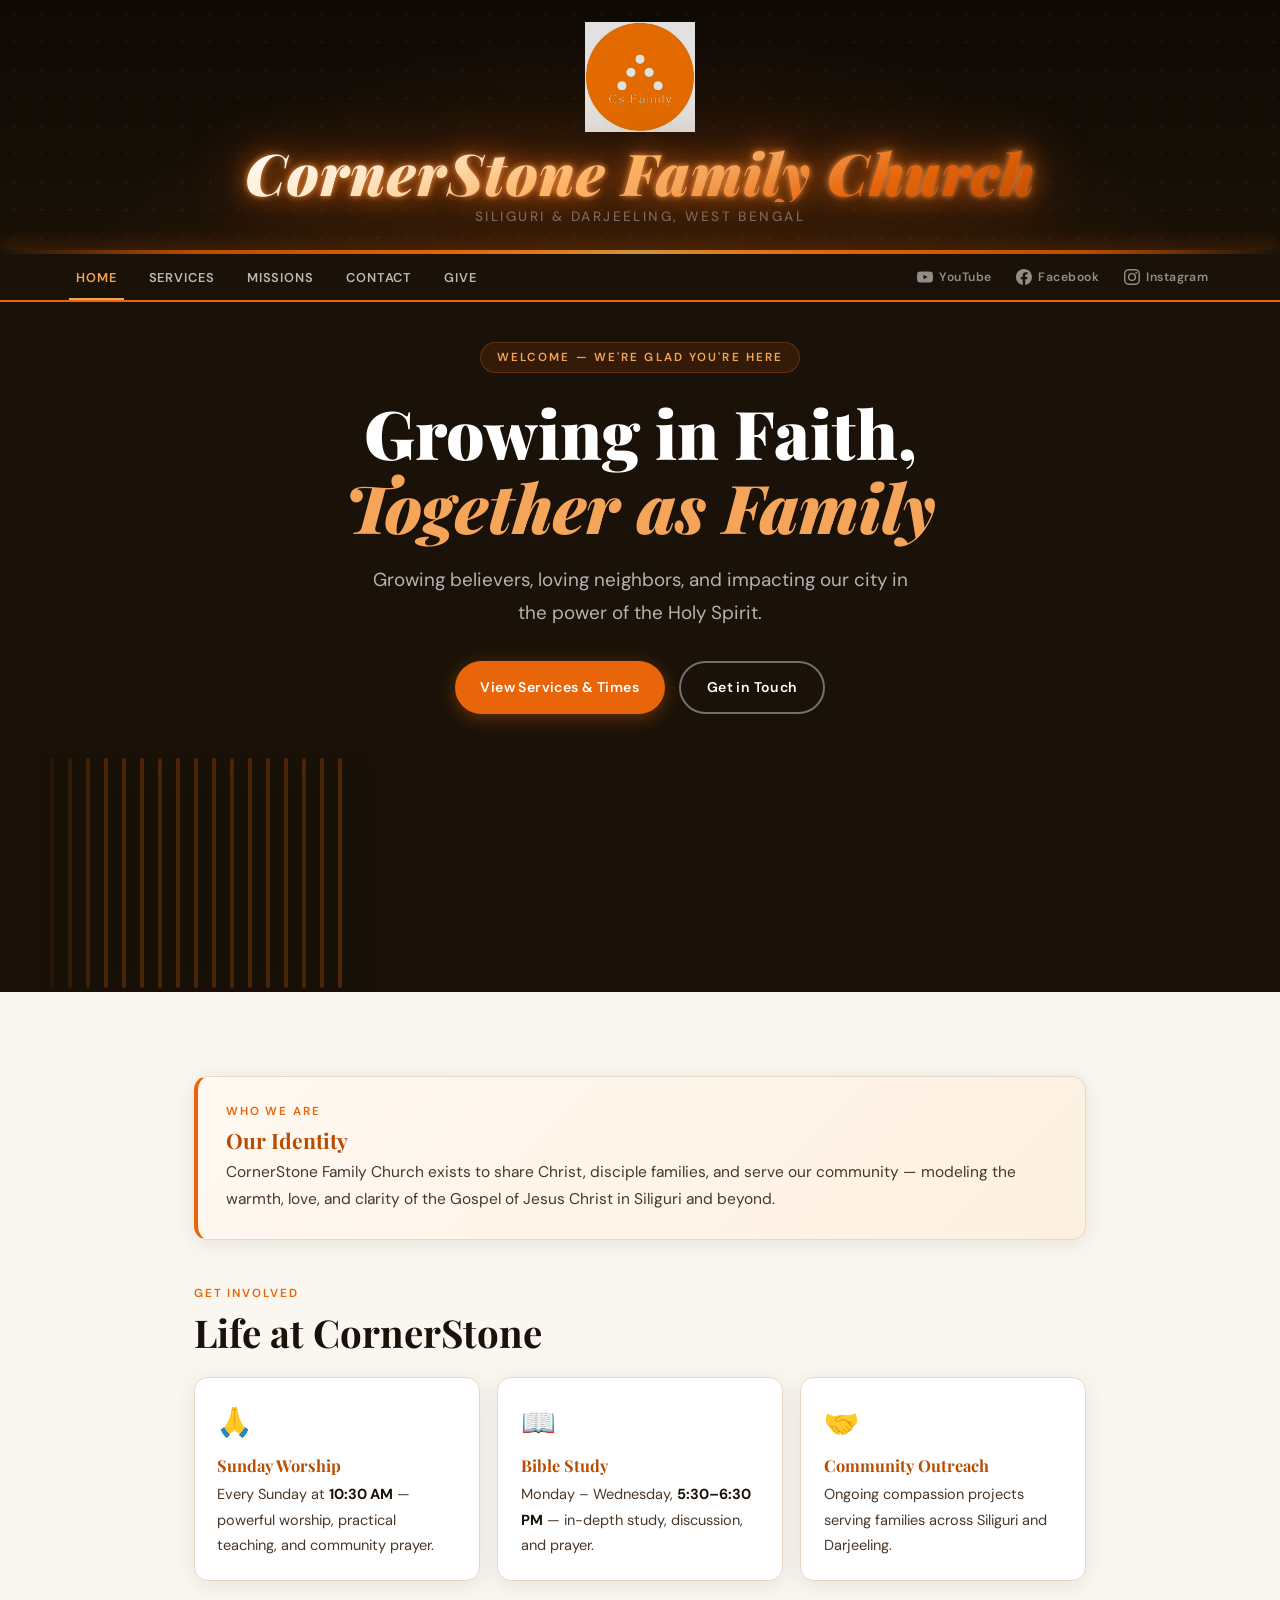
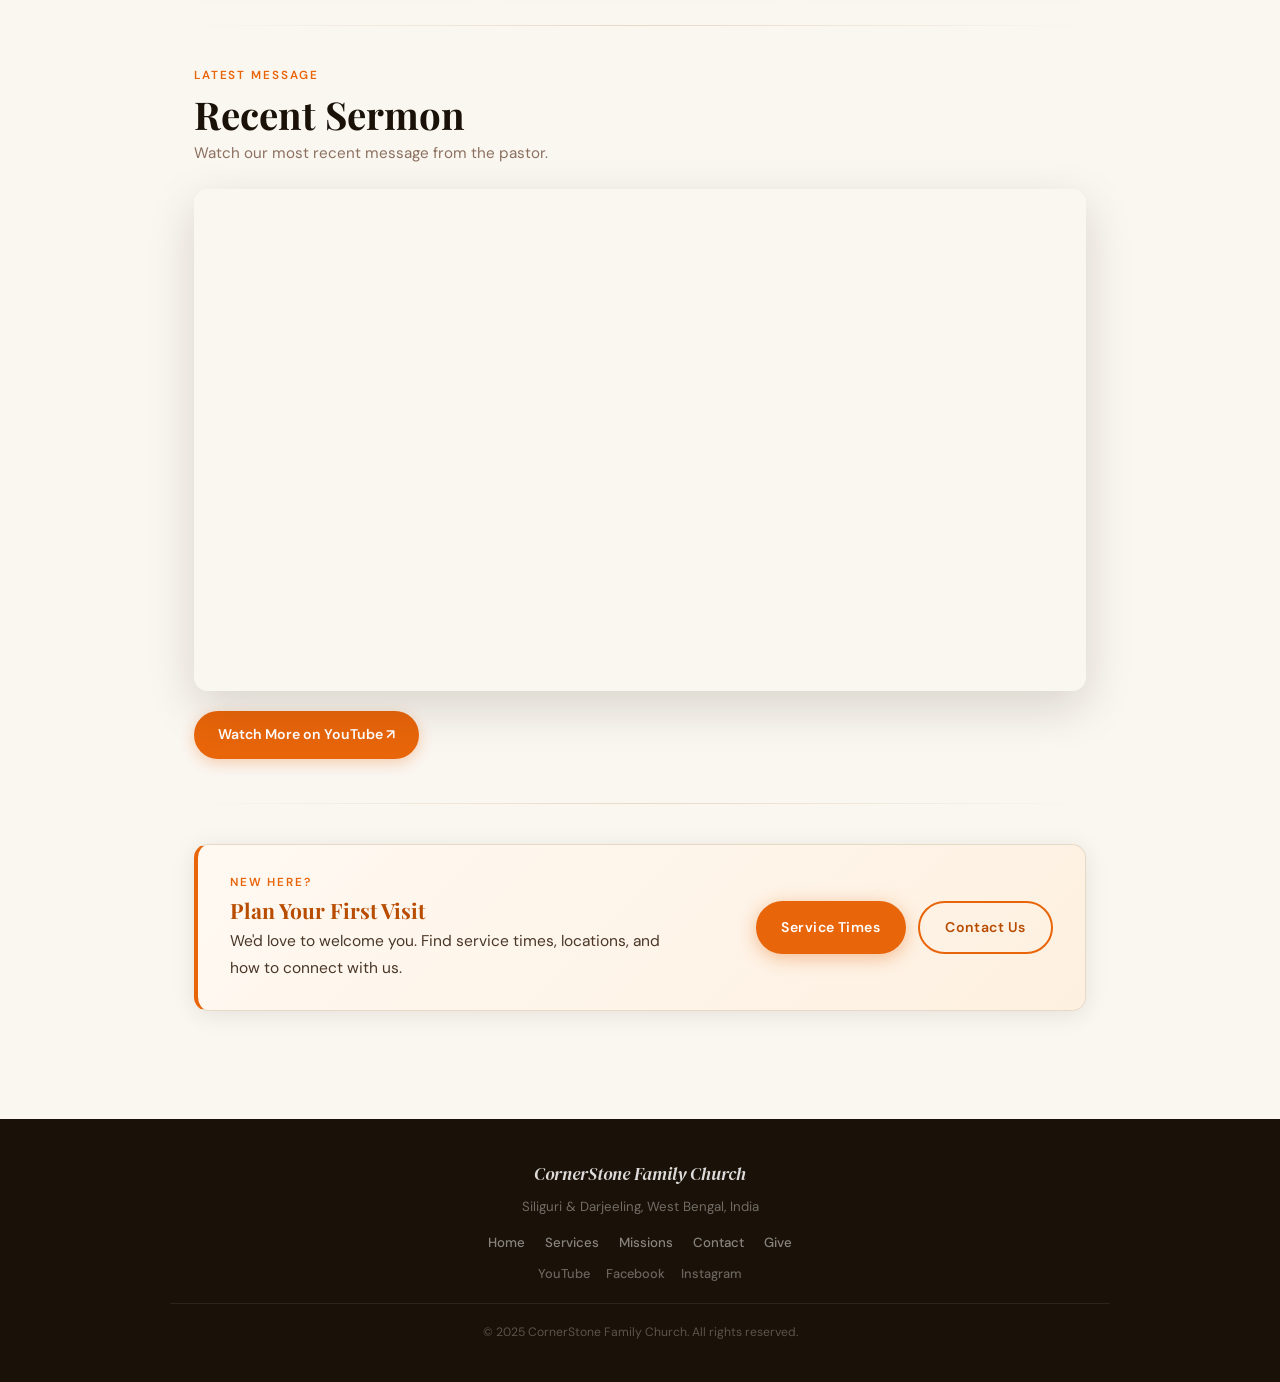
==== commit 3af12c98: "added features" ====
--- a/index.html
+++ b/index.html
@@ -4,14 +4,14 @@
 <head>
   <meta charset="UTF-8">
   <meta name="viewport" content="width=device-width, initial-scale=1.0">
-  <title>CornerStone Family Church </title>
+  <title>CornerStone Family Church</title>
   <link rel="stylesheet" href="styles.css">
 </head>
 <body>
 
   <header class="site-header">
     <div class="header-inner">
-      <img src="corner_stone_church_logo.jpg" alt="CornerStone Family Logo" class="brand-logo">
+      <img src="corner_stone_church_logo1.png" alt="CornerStone Family Logo" class="brand-logo">
       <div class="brand-center">
         <span class="brand-name">CornerStone Family Church</span>
         <span class="brand-tagline">Siliguri &amp; Darjeeling, West Bengal</span>
@@ -19,15 +19,36 @@
     </div>
   </header>
 
-  <section class="hero">
+  <section class="hero hero-split">
     <div class="hero-bg"></div>
     <div class="hero-pattern"></div>
-    <span class="hero-eyebrow">Welcome — We're glad you're here</span>
-    <h2>Growing in Faith,<br><em>Together as Family</em></h2>
-    <p>Growing believers, loving neighbors, and impacting our city in the power of the Holy Spirit.</p>
-    <div class="hero-cta">
-      <a href="services.html" class="btn-primary">View Services &amp; Times</a>
-      <a href="contact.html" class="secondary btn-outline">Get in Touch</a>
+
+    <!-- Welcome text -->
+    <div class="hero-text">
+      <span class="hero-eyebrow">Welcome — We're glad you're here</span>
+      <h2>Growing in Faith,<br><em>Together as Family</em></h2>
+      <p>Growing believers, loving neighbors, and impacting our city in the power of the Holy Spirit.</p>
+      <div class="hero-cta">
+        <a href="services.html" class="btn-primary">View Services &amp; Times</a>
+        <a href="contact.html" class="secondary btn-outline">Get in Touch</a>
+      </div>
+    </div>
+
+    <!-- Film strip (scrolling group photos) -->
+    <div class="hero-strip" aria-hidden="true">
+      <div class="strip-track">
+        <img src="photos/photo-04.jpeg" alt=""><img src="photos/photo-17.jpeg" alt="">
+        <img src="photos/photo-21.jpeg" alt=""><img src="photos/photo-26.jpeg" alt="">
+        <img src="photos/photo-06.jpeg" alt=""><img src="photos/photo-19.jpeg" alt="">
+        <img src="photos/photo-20.jpeg" alt=""><img src="photos/photo-24.jpeg" alt="">
+        <img src="photos/photo-25.jpeg" alt="">
+        <!-- duplicated for seamless loop -->
+        <img src="photos/photo-04.jpeg" alt=""><img src="photos/photo-17.jpeg" alt="">
+        <img src="photos/photo-21.jpeg" alt=""><img src="photos/photo-26.jpeg" alt="">
+        <img src="photos/photo-06.jpeg" alt=""><img src="photos/photo-19.jpeg" alt="">
+        <img src="photos/photo-20.jpeg" alt=""><img src="photos/photo-24.jpeg" alt="">
+        <img src="photos/photo-25.jpeg" alt="">
+      </div>
     </div>
   </section>
 
@@ -120,123 +141,3 @@
   <script src="nav.js"></script>
 </body>
 </html>
-=======
-<!DOCTYPE html>
-<html lang="en">
-<head>
-  <meta charset="UTF-8">
-  <meta name="viewport" content="width=device-width, initial-scale=1.0">
-  <title>CornerStone Family Church</title>
-  <link rel="stylesheet" href="styles.css">
-</head>
-<body>
-
-  <header class="site-header">
-    <div class="brand-wrap">
-      <img src="Corner_stone_church_logo.jpg" alt="CornerStone Family Logo" class="brand-logo">
-      <span class="brand-name">CornerStone Family Church</span>
-    </div>
-  </header>
-
-  <section class="hero">
-    <div class="hero-bg"></div>
-    <div class="hero-pattern"></div>
-    <span class="hero-eyebrow">Welcome — We're glad you're here</span>
-    <h2>Growing in Faith,<br><em>Together as Family</em></h2>
-    <p>Growing believers, loving neighbors, and impacting our city in the power of the Holy Spirit.</p>
-    <div class="hero-cta">
-      <a href="services.html" class="btn-primary">View Services &amp; Times</a>
-      <a href="contact.html" class="secondary btn-outline">Get in Touch</a>
-    </div>
-  </section>
-
-  <main>
-
-    <section class="intro-banner fade-up" id="about">
-      <span class="section-label">Who We Are</span>
-      <h3>Our Identity</h3>
-      <p>CornerStone Family Church exists to share Christ, disciple families, and serve our community — modeling the warmth, love, and clarity of the Gospel of Jesus Christ in Siliguri and beyond.</p>
-    </section>
-
-    <section class="fade-up">
-      <div class="section-heading">
-        <span class="section-label">Get Involved</span>
-        <h2>Life at CornerStone</h2>
-      </div>
-      <div class="section-cards" data-stagger>
-        <article class="section-card fade-up">
-          <span class="card-icon">🙏</span>
-          <h3>Sunday Worship</h3>
-          <p>Every Sunday at <strong>10:30 AM</strong> — powerful worship, practical teaching, and community prayer.</p>
-        </article>
-        <article class="section-card fade-up">
-          <span class="card-icon">📖</span>
-          <h3>Bible Study</h3>
-          <p>Monday – Wednesday, <strong>5:30–6:30 PM</strong> — in-depth study, discussion, and prayer.</p>
-        </article>
-        <article class="section-card fade-up">
-          <span class="card-icon">🤝</span>
-          <h3>Community Outreach</h3>
-          <p>Ongoing compassion projects serving families across Siliguri and Darjeeling.</p>
-        </article>
-      </div>
-    </section>
-
-    <div class="divider"></div>
-
-    <section id="latest-sermon" class="fade-up">
-      <div class="section-heading">
-        <span class="section-label">Latest Message</span>
-        <h2>Recent Sermon</h2>
-        <p>Watch our most recent message from the pastor.</p>
-      </div>
-      <div class="video-container">
-        <iframe src="https://www.youtube.com/embed/DhhahPqdODM" title="Latest Sermon"
-          allow="accelerometer; autoplay; clipboard-write; encrypted-media; gyroscope; picture-in-picture; web-share"
-          allowfullscreen></iframe>
-      </div>
-      <div class="section-action">
-        <a href="https://www.youtube.com/@CORNERSTONEFAMILYSILIGURI" target="_blank" rel="noopener">Watch More on YouTube ↗</a>
-      </div>
-    </section>
-
-    <div class="divider"></div>
-
-    <section class="cta-banner fade-up">
-      <div class="cta-banner-text">
-        <span class="section-label">New Here?</span>
-        <h3>Plan Your First Visit</h3>
-        <p>We'd love to welcome you. Find service times, locations, and how to connect with us.</p>
-      </div>
-      <div class="cta-banner-actions">
-        <a href="services.html" class="btn btn-primary">Service Times</a>
-        <a href="contact.html" class="btn btn-ghost">Contact Us</a>
-      </div>
-    </section>
-
-  </main>
-
-  <footer>
-    <div class="footer-inner">
-      <div class="footer-brand">CornerStone Family Church</div>
-      <p style="font-size:.83rem; margin:.35rem 0 0; color:rgba(255,255,255,.38);">Siliguri &amp; Darjeeling, West Bengal, India</p>
-      <div class="footer-links">
-        <a href="index.html">Home</a>
-        <a href="services.html">Services</a>
-        <a href="mission.html">Missions</a>
-        <a href="contact.html">Contact</a>
-        <a href="give.html">Give</a>
-      </div>
-      <div class="footer-social">
-        <a href="https://www.youtube.com/@CORNERSTONEFAMILYSILIGURI" target="_blank" rel="noopener">YouTube</a>
-        <a href="https://www.facebook.com/profile.php?id=61554645342227" target="_blank" rel="noopener">Facebook</a>
-        <a href="https://www.instagram.com/cornerstone_family_siliguri/" target="_blank" rel="noopener">Instagram</a>
-      </div>
-      <div class="footer-bottom">&copy; 2025 CornerStone Family Church. All rights reserved.</div>
-    </div>
-  </footer>
-
-  <script src="nav.js"></script>
-</body>
-</html>
-
--- a/styles.css
+++ b/styles.css
@@ -20,7 +20,6 @@
   --shadow:       0 4px 24px rgba(26,18,8,.09);
   --shadow-lg:    0 16px 48px rgba(26,18,8,.15);
   --transition:   0.25s cubic-bezier(0.4,0,0.2,1);
-  /* nav height — used to offset anchors if needed */
   --nav-h:        46px;
 }
 
@@ -61,7 +60,6 @@
   overflow: hidden;
 }
 
-/* subtle dot-grid texture */
 .site-header::before {
   content: '';
   position: absolute; inset: 0; pointer-events: none;
@@ -69,7 +67,6 @@
   background-size: 28px 28px;
 }
 
-/* bottom gradient bar — thicker, more dramatic */
 .site-header::after {
   content: '';
   position: absolute;
@@ -85,7 +82,6 @@
   box-shadow: 0 0 18px rgba(232,101,10,.6), 0 0 40px rgba(232,101,10,.25);
 }
 
-/* centered inner wrapper */
 .header-inner {
   display: flex;
   flex-direction: column;
@@ -96,22 +92,16 @@
 }
 
 .brand-logo {
-  height: 72px; width: auto;
-  border-radius: 14px;
-  border: 2px solid rgba(255,165,80,.25);
+  height: 110px; width: auto;
+  border-radius: 0;
+  border: none;
   object-fit: contain;
-  box-shadow:
-    0 0 0 1px rgba(232,101,10,.15),
-    0 4px 20px rgba(0,0,0,.5),
-    0 0 30px rgba(232,101,10,.18);
-  transition: box-shadow var(--transition), transform var(--transition);
+  opacity: 0.88;
+  transition: transform var(--transition), opacity var(--transition);
 }
 .brand-logo:hover {
-  box-shadow:
-    0 0 0 1px rgba(232,101,10,.3),
-    0 4px 20px rgba(0,0,0,.5),
-    0 0 45px rgba(232,101,10,.35);
-  transform: scale(1.03);
+  transform: scale(1.04);
+  opacity: 1;
 }
 
 .brand-center {
@@ -130,7 +120,6 @@
   letter-spacing: 0.02em;
   line-height: 1;
   text-align: center;
-  /* gradient: white core → amber → deep orange */
   background: linear-gradient(
     160deg,
     #ffffff   0%,
@@ -143,7 +132,6 @@
   -webkit-background-clip: text;
   -webkit-text-fill-color: transparent;
   background-clip: text;
-  /* layered glow: tight hot core + wide soft halo */
   filter:
     drop-shadow(0 0 3px rgba(255,160,80,.9))
     drop-shadow(0 0 12px rgba(232,101,10,.7))
@@ -169,7 +157,6 @@
   }
 }
 
-/* location tagline under the title */
 .brand-tagline {
   font-family: 'DM Sans', sans-serif;
   font-size: clamp(0.7rem, 1.5vw, 0.85rem);
@@ -198,7 +185,6 @@
   background: var(--ink);
   border-bottom: 2px solid var(--brand);
 }
-/* inner wrapper: links left/center, socials right */
 .nav-inner {
   display: flex;
   align-items: stretch;
@@ -242,7 +228,6 @@
 .nav-links li a.active { color: var(--brand-mid); }
 .nav-links li a.active::after { background: var(--brand-mid); }
 
-/* Social icons in nav */
 .nav-socials {
   display: flex; align-items: center; gap: 0.1rem;
   flex-shrink: 0;
@@ -259,9 +244,7 @@
 }
 .nav-social-link svg { flex-shrink: 0; }
 .nav-social-link:hover { color: var(--brand-mid); background: rgba(255,255,255,.05); }
-.nav-social-label { /* shown on wider screens */ }
-
-/* Hamburger */
+
 .nav-toggle {
   display: none;
   background: none; border: none; cursor: pointer;
@@ -279,11 +262,11 @@
 /* ── HERO ── */
 .hero {
   position: relative;
-  min-height: 78vh;
+  min-height: 56vh;
   display: flex; flex-direction: column;
   align-items: center; justify-content: center;
   text-align: center;
-  padding: 5rem 1.5rem 4rem;
+  padding: 3rem 1.5rem 3rem;
   overflow: hidden;
   background: var(--ink);
 }
@@ -330,7 +313,7 @@
   justify-content: center; margin-top: 2rem;
   animation: fadeUp 0.8s 0.3s ease both;
 }
-.hero-sub { min-height: 44vh; }
+.hero-sub { min-height: 30vh; padding: 2.5rem 1.5rem; }
 
 /* ── BUTTONS ── */
 .btn {
@@ -542,7 +525,6 @@
 .leader-card-content p { font-size: 0.82rem; margin: 0.07rem 0; color: var(--ink-soft); }
 .leader-card-content a { color: var(--brand); }
 
-/* Avatar initials */
 .leader-avatar {
   width: 64px; height: 64px; border-radius: 50%;
   background: linear-gradient(135deg, var(--brand), var(--brand-dark));
@@ -578,11 +560,10 @@
   padding: 0.7rem 0.95rem;
   border: 1.5px solid var(--card-border);
   border-radius: var(--radius-sm);
-  font-family: 'DM Sans', sans-serif; font-size: 1rem;
+  font-family: 'DM Sans', sans-serif;
   color: var(--ink); background: var(--paper);
   transition: border-color var(--transition), box-shadow var(--transition);
   outline: none; width: 100%;
-  /* Prevent iOS zoom on focus (font-size >= 16px) */
   font-size: max(1rem, 16px);
 }
 .form-group input:focus,
@@ -625,7 +606,7 @@
 .hours-table td:first-child { color: var(--ink-soft); font-weight: 500; }
 .hours-table td:last-child { color: var(--brand-dark); font-weight: 600; text-align: right; }
 
-/* ── SOCIAL LINKS (contact page) ── */
+/* ── SOCIAL LINKS ── */
 .social-links { display: flex; gap: 0.85rem; flex-wrap: wrap; margin-top: 1rem; }
 .social-link {
   display: flex; align-items: center; gap: 0.5rem;
@@ -708,76 +689,53 @@
 .fade-up { opacity: 0; transform: translateY(22px); transition: opacity 0.55s ease, transform 0.55s ease; }
 .fade-up.visible { opacity: 1; transform: translateY(0); }
 
-/* ── RESPONSIVE: TABLET (≤ 900px) ── */
+/* ── RESPONSIVE: TABLET ── */
 @media (max-width: 900px) {
-  /* hide text labels on social icons to save space */
   .nav-social-link span { display: none; }
   .nav-social-link { padding: 0 0.6rem; }
 }
 
-/* ── RESPONSIVE: MOBILE (≤ 768px) ── */
+/* ── RESPONSIVE: MOBILE ── */
 @media (max-width: 768px) {
   :root { --nav-h: 44px; }
-
-  /* Header */
   .site-header { padding: 0 1rem; min-height: 60px; }
   .brand-logo { height: 38px; }
-
-  /* Nav: stack links vertically, show hamburger */
   .nav-inner { flex-wrap: wrap; padding: 0 0.75rem; }
   .nav-toggle { display: flex; order: 1; }
   .nav-socials { order: 2; margin-left: auto; }
   .nav-social-link span { display: none; }
   .nav-social-link { padding: 0 0.55rem; }
-
   .nav-links {
-    display: none;
-    flex-direction: column;
-    width: 100%;
-    order: 3;
+    display: none; flex-direction: column;
+    width: 100%; order: 3;
     border-top: 1px solid rgba(255,255,255,.08);
     padding-bottom: 0.5rem;
   }
   .nav-links.open { display: flex; }
   .nav-links li a {
-    height: auto;
-    padding: 0.75rem 1rem;
+    height: auto; padding: 0.75rem 1rem;
     border-bottom: 1px solid rgba(255,255,255,.06);
     font-size: 0.85rem;
   }
   .nav-links li a::after { display: none; }
-
-  /* Hero */
-  .hero { min-height: 58vh; padding: 3.5rem 1.15rem 3rem; }
-  .hero-sub { min-height: 38vh; padding: 3rem 1.15rem 2.5rem; }
+  .hero { min-height: 40vh; padding: 2.5rem 1.15rem 2.5rem; }
+  .hero-sub { min-height: 24vh; padding: 2rem 1.15rem 2rem; }
   .hero-cta { flex-direction: column; align-items: stretch; }
   .hero-cta a { text-align: center; }
-
-  /* Layout */
   main { padding: 1.75rem 1rem 3rem; }
-
-  /* Cards: 1 column on very small screens is handled by minmax, but force it */
   .section-cards { grid-template-columns: 1fr 1fr; }
-
-  /* Forms */
   .form-row { grid-template-columns: 1fr; }
   .contact-form { padding: 1.25rem; }
-
-  /* CTA banner */
   .cta-banner { flex-direction: column; padding: 1.4rem 1.25rem; }
   .cta-banner-actions { width: 100%; }
   .cta-banner-actions .btn,
   .cta-banner-actions .btn-primary,
   .cta-banner-actions .btn-ghost { flex: 1; text-align: center; justify-content: center; }
-
-  /* Mission */
   .mission-card { padding: 1.2rem 1.1rem; }
-
-  /* Footer */
   .footer-links { gap: 0.9rem; }
 }
 
-/* ── RESPONSIVE: SMALL MOBILE (≤ 480px) ── */
+/* ── RESPONSIVE: SMALL MOBILE ── */
 @media (max-width: 480px) {
   .section-cards { grid-template-columns: 1fr; }
   .give-grid { grid-template-columns: 1fr; }
@@ -790,15 +748,72 @@
   main { padding: 1.5rem 0.9rem 2.5rem; }
 }
 
+/* ── FILM STRIP ── */
+.hero-split {
+  flex-direction: column !important;
+  align-items: center !important;
+  justify-content: center !important;
+  text-align: center !important;
+  padding: 2.5rem 2rem 0 !important;
+  min-height: 58vh;
+  position: relative;
+  overflow: hidden;
+  gap: 0;
+}
+
+.hero-text {
+  position: relative; z-index: 2;
+  display: flex; flex-direction: column; align-items: center;
+  padding-bottom: 2.5rem; max-width: 720px;
+}
+
+.hero-split .hero-eyebrow { animation: fadeUp 0.7s ease both; }
+.hero-split h2            { animation: fadeUp 0.8s 0.1s ease both; }
+.hero-split p             { animation: fadeUp 0.8s 0.2s ease both; }
+.hero-split .hero-cta     { justify-content: center; animation: fadeUp 0.8s 0.3s ease both; }
+
+.hero-strip {
+  width: 100%; overflow: hidden; padding-bottom: 0;
+  mask-image: linear-gradient(90deg, transparent 0%, black 6%, black 94%, transparent 100%);
+  -webkit-mask-image: linear-gradient(90deg, transparent 0%, black 6%, black 94%, transparent 100%);
+}
+
+.strip-track {
+  display: flex; gap: 14px; width: max-content; padding: 4px 0;
+  animation: stripLeft 28s linear infinite;
+}
+
+@keyframes stripLeft {
+  from { transform: translateX(0); }
+  to   { transform: translateX(-50%); }
+}
+
+.strip-track img {
+  height: 230px; width: auto; border-radius: 16px;
+  object-fit: cover; object-position: center top;
+  box-shadow: 0 6px 28px rgba(0,0,0,.55);
+  border: 2px solid rgba(232,101,10,.25);
+  flex-shrink: 0;
+  transition: transform 0.3s ease, box-shadow 0.3s ease;
+}
+
+.strip-track img:hover {
+  transform: scale(1.05) translateY(-5px);
+  box-shadow: 0 14px 38px rgba(232,101,10,.4);
+  border-color: rgba(232,101,10,.65);
+}
+
+@media (max-width: 768px) {
+  .hero-split { padding: 2.5rem 1rem 0 !important; }
+  .strip-track img { height: 145px; border-radius: 10px; }
+  .strip-track { gap: 8px; }
+}
+
 /* ── TOUCH IMPROVEMENTS ── */
 @media (hover: none) {
-  /* Remove hover transforms on touch devices — they stick */
-  .section-card:hover,
-  .leader-card:hover,
-  .mission-card:hover,
-  .give-card:hover { transform: none; box-shadow: var(--shadow); }
+  .section-card:hover, .leader-card:hover,
+  .mission-card:hover, .give-card:hover { transform: none; box-shadow: var(--shadow); }
   .btn-primary:hover, .hero-cta a:not(.btn-outline):hover,
   .btn-outline:hover, .hero-cta a.secondary:hover,
-  .btn-ghost:hover,
-  .section-action a:hover { transform: none; }
-}+  .btn-ghost:hover, .section-action a:hover { transform: none; }
+}
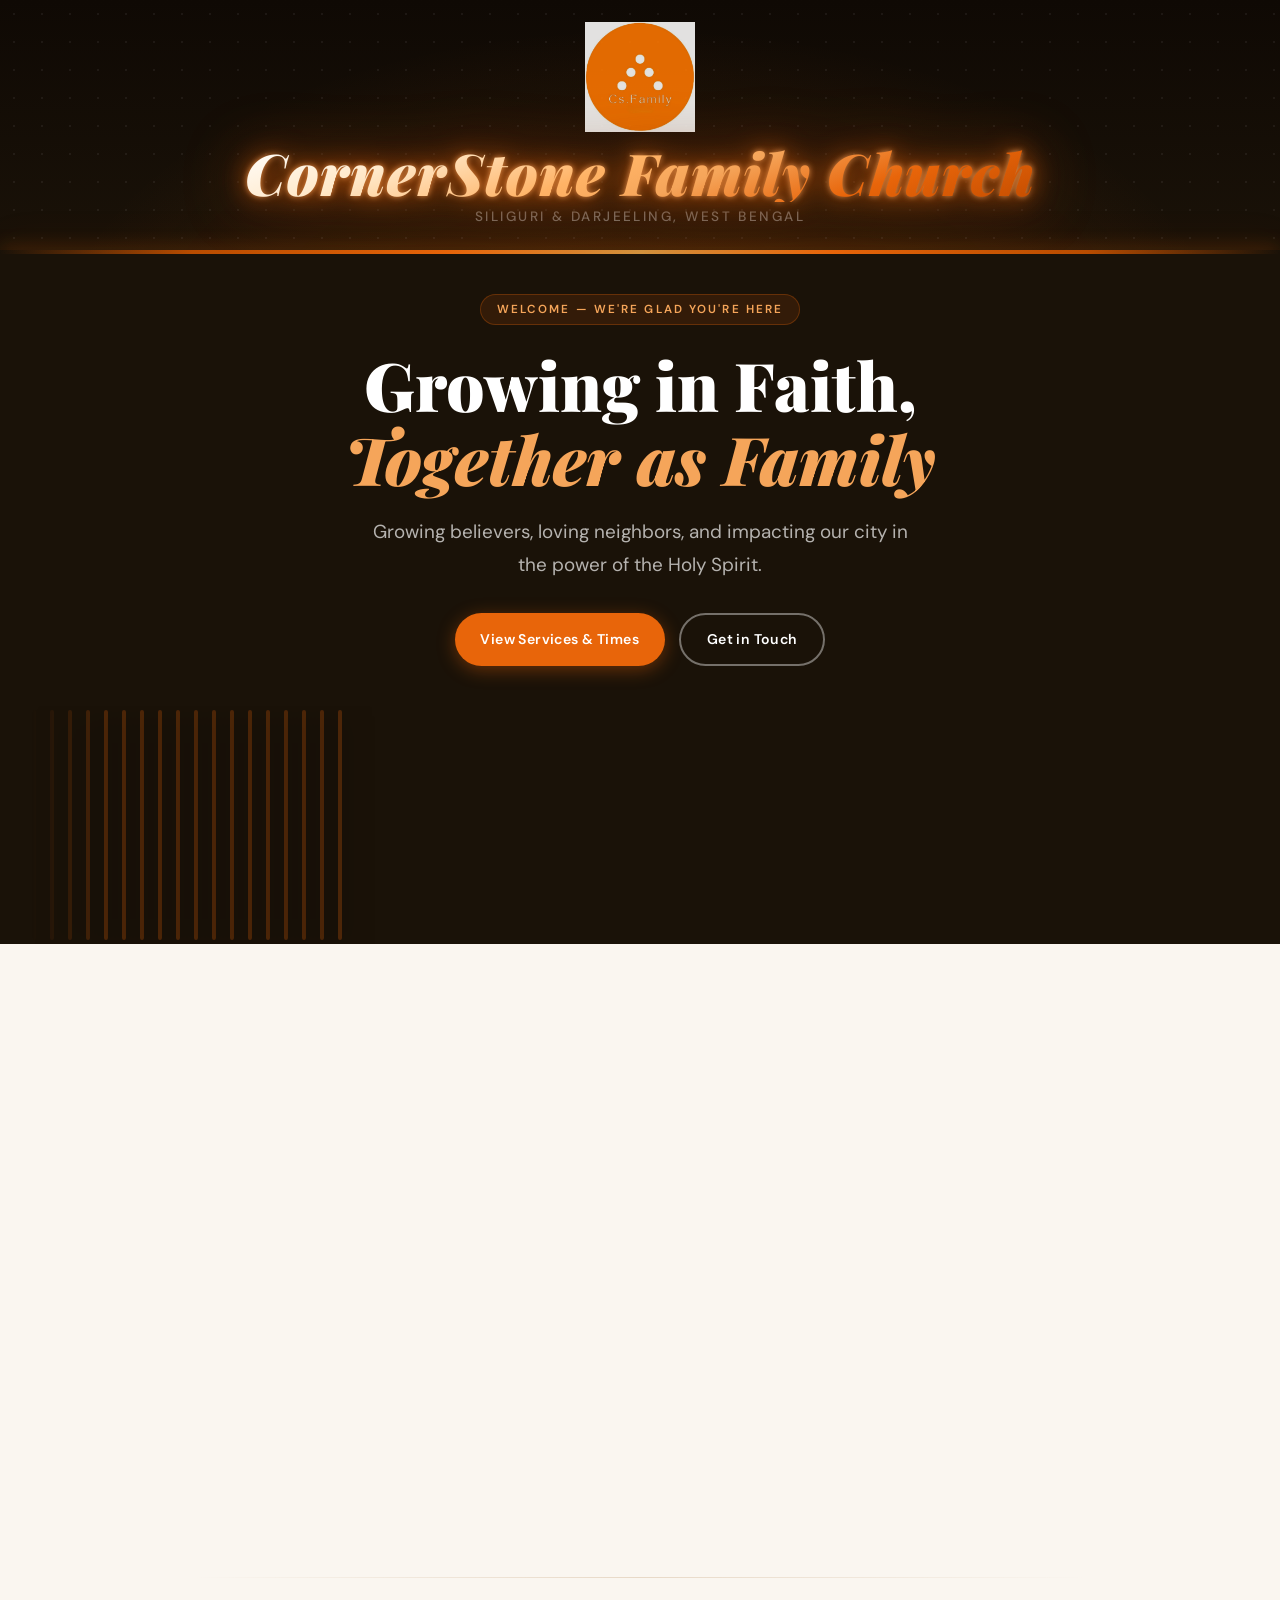
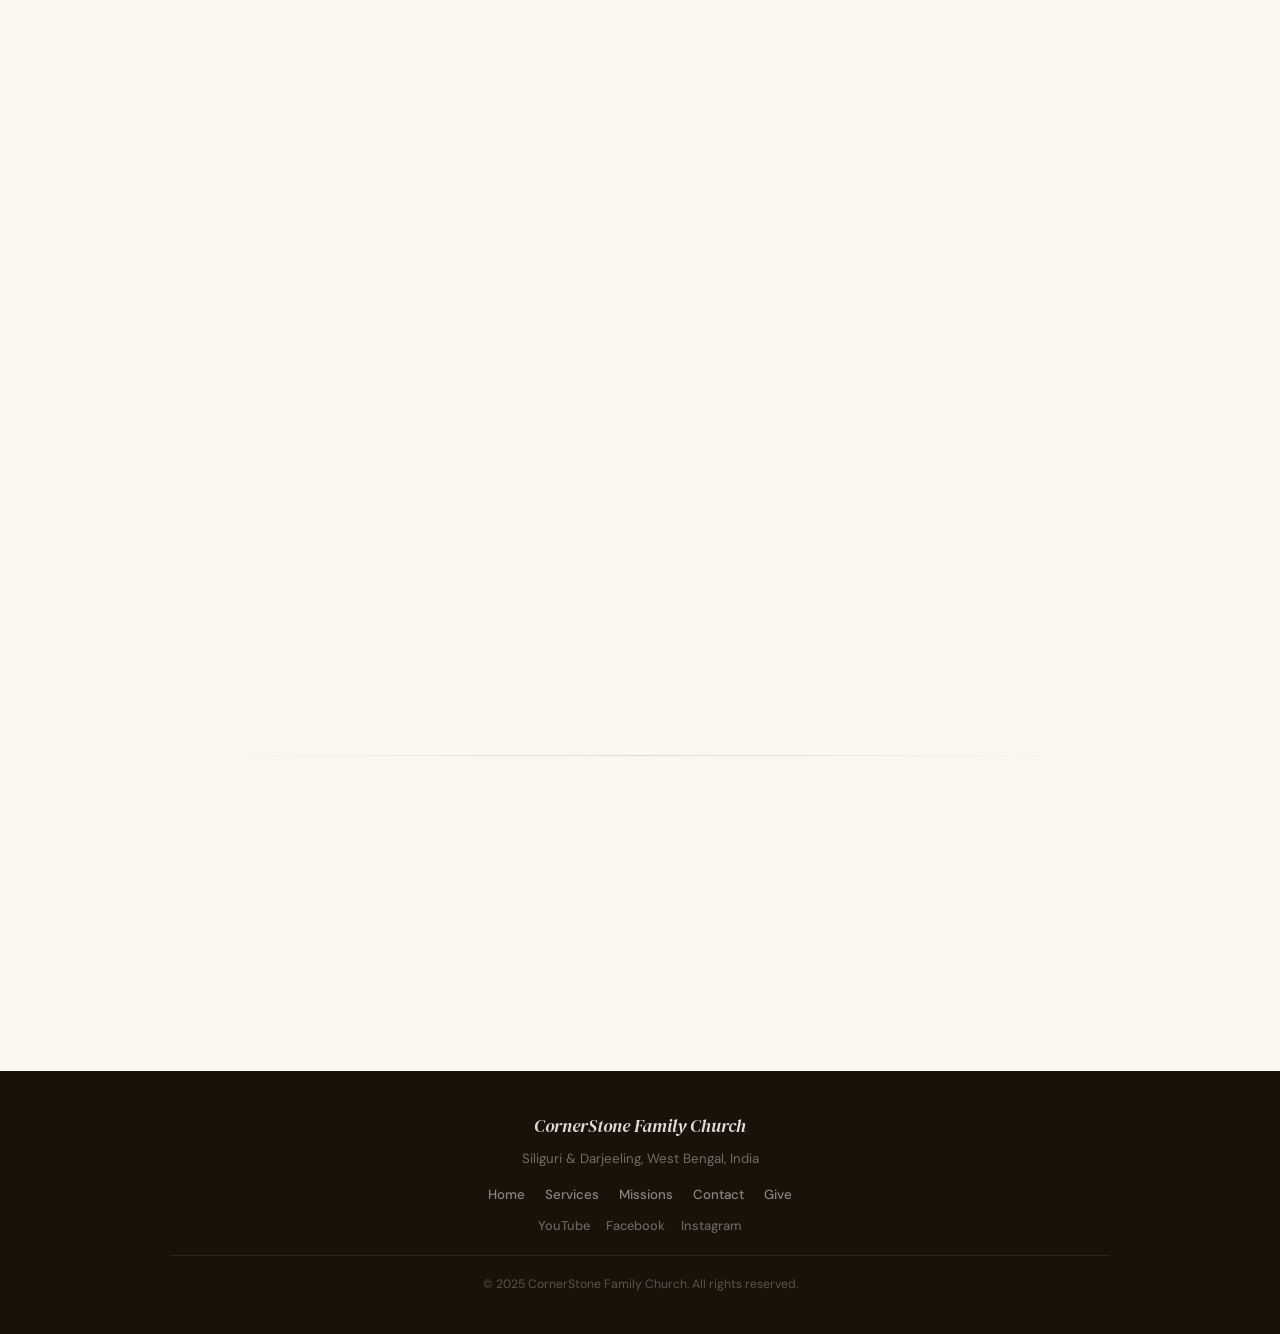
==== commit dba1a18e: "Merge branch 'main' of https://github.com/alvinlagoon/CornorStone_family" ====
--- a/index.html
+++ b/index.html
@@ -1,4 +1,3 @@
-
 <!DOCTYPE html>
 <html lang="en">
 <head>
